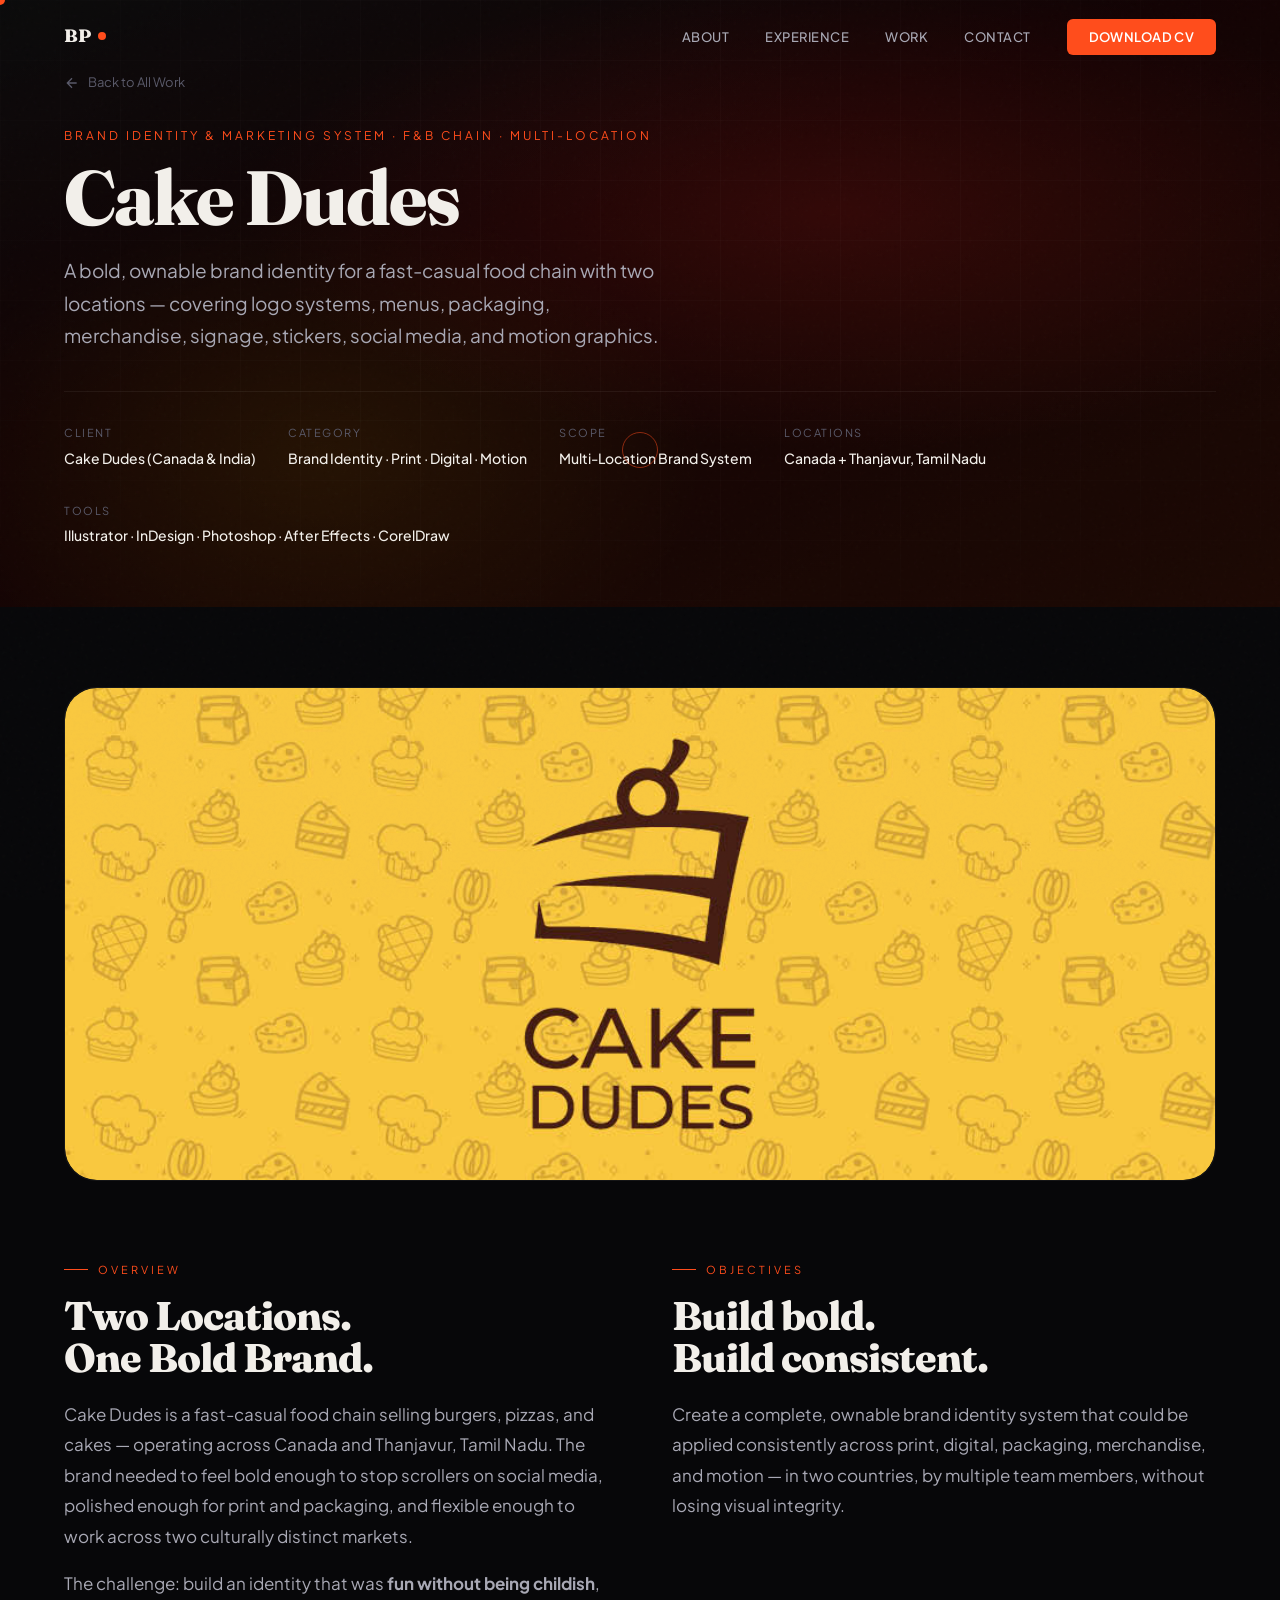
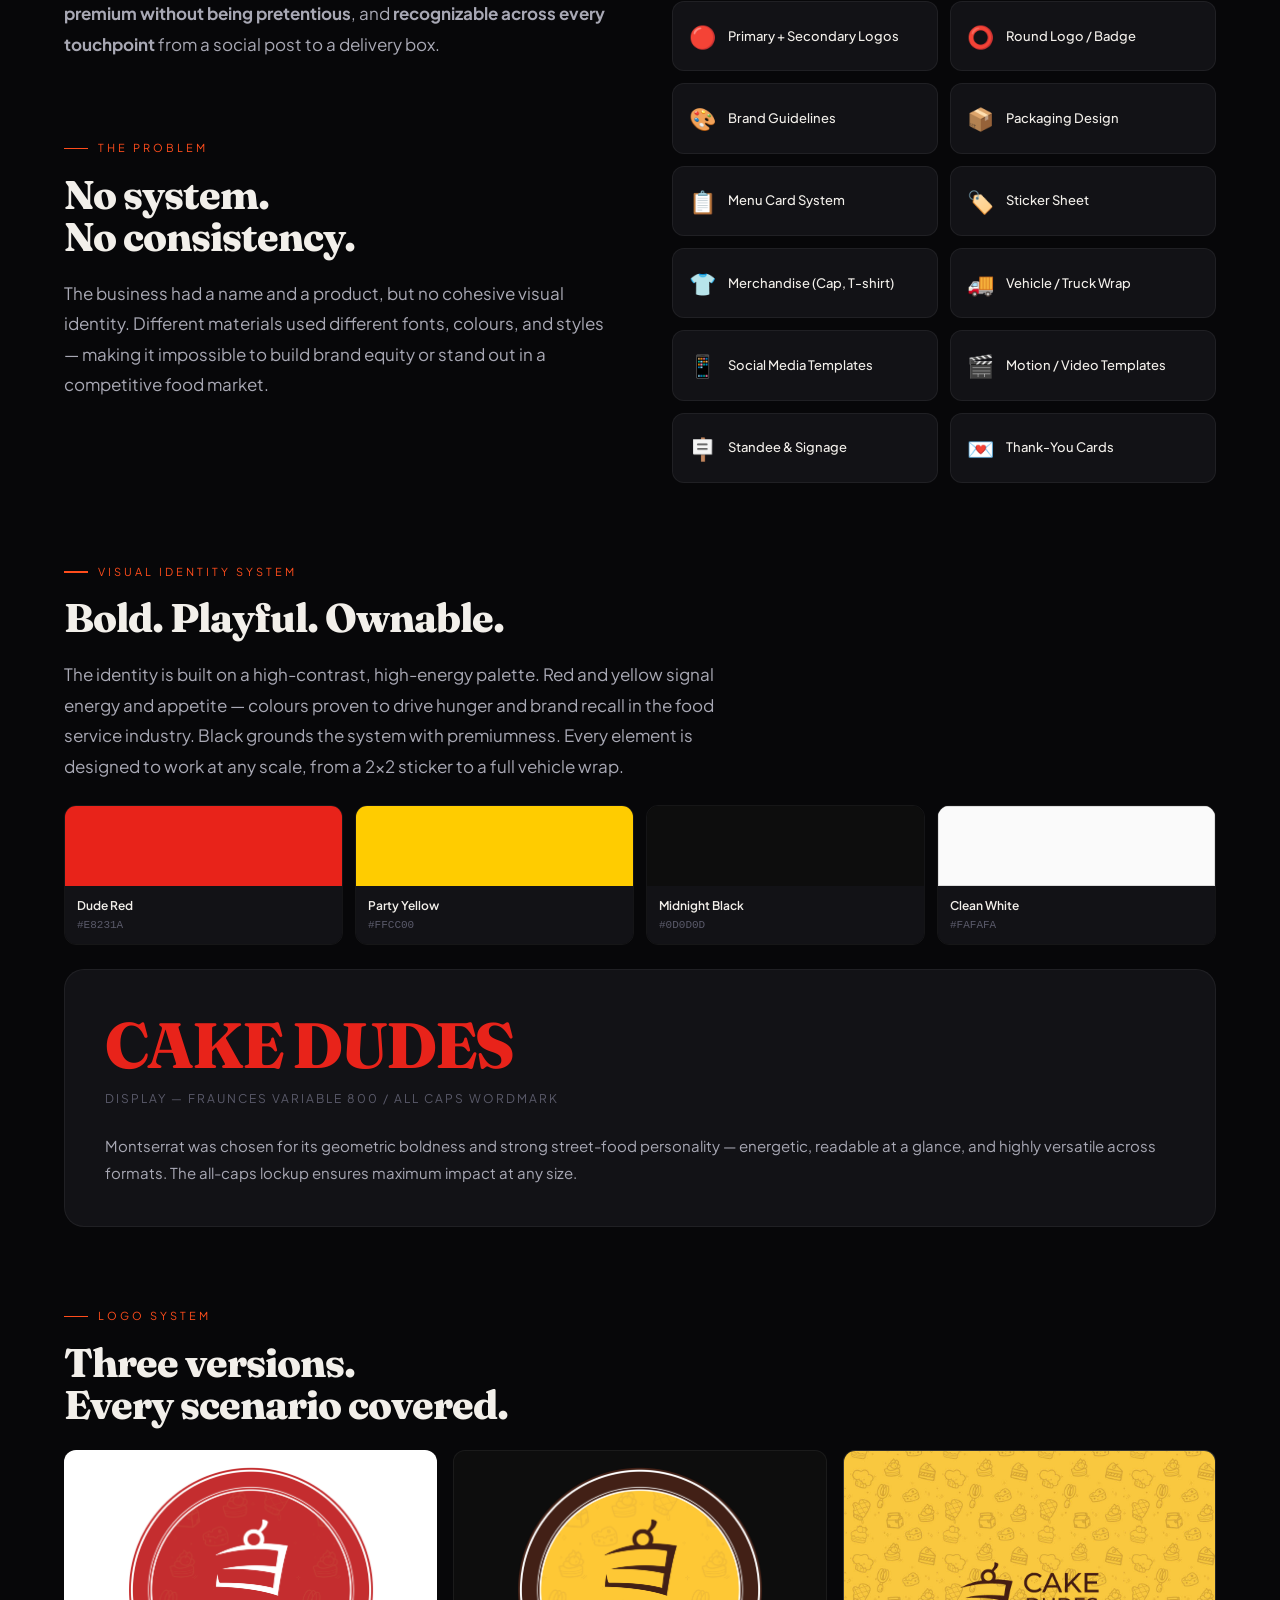
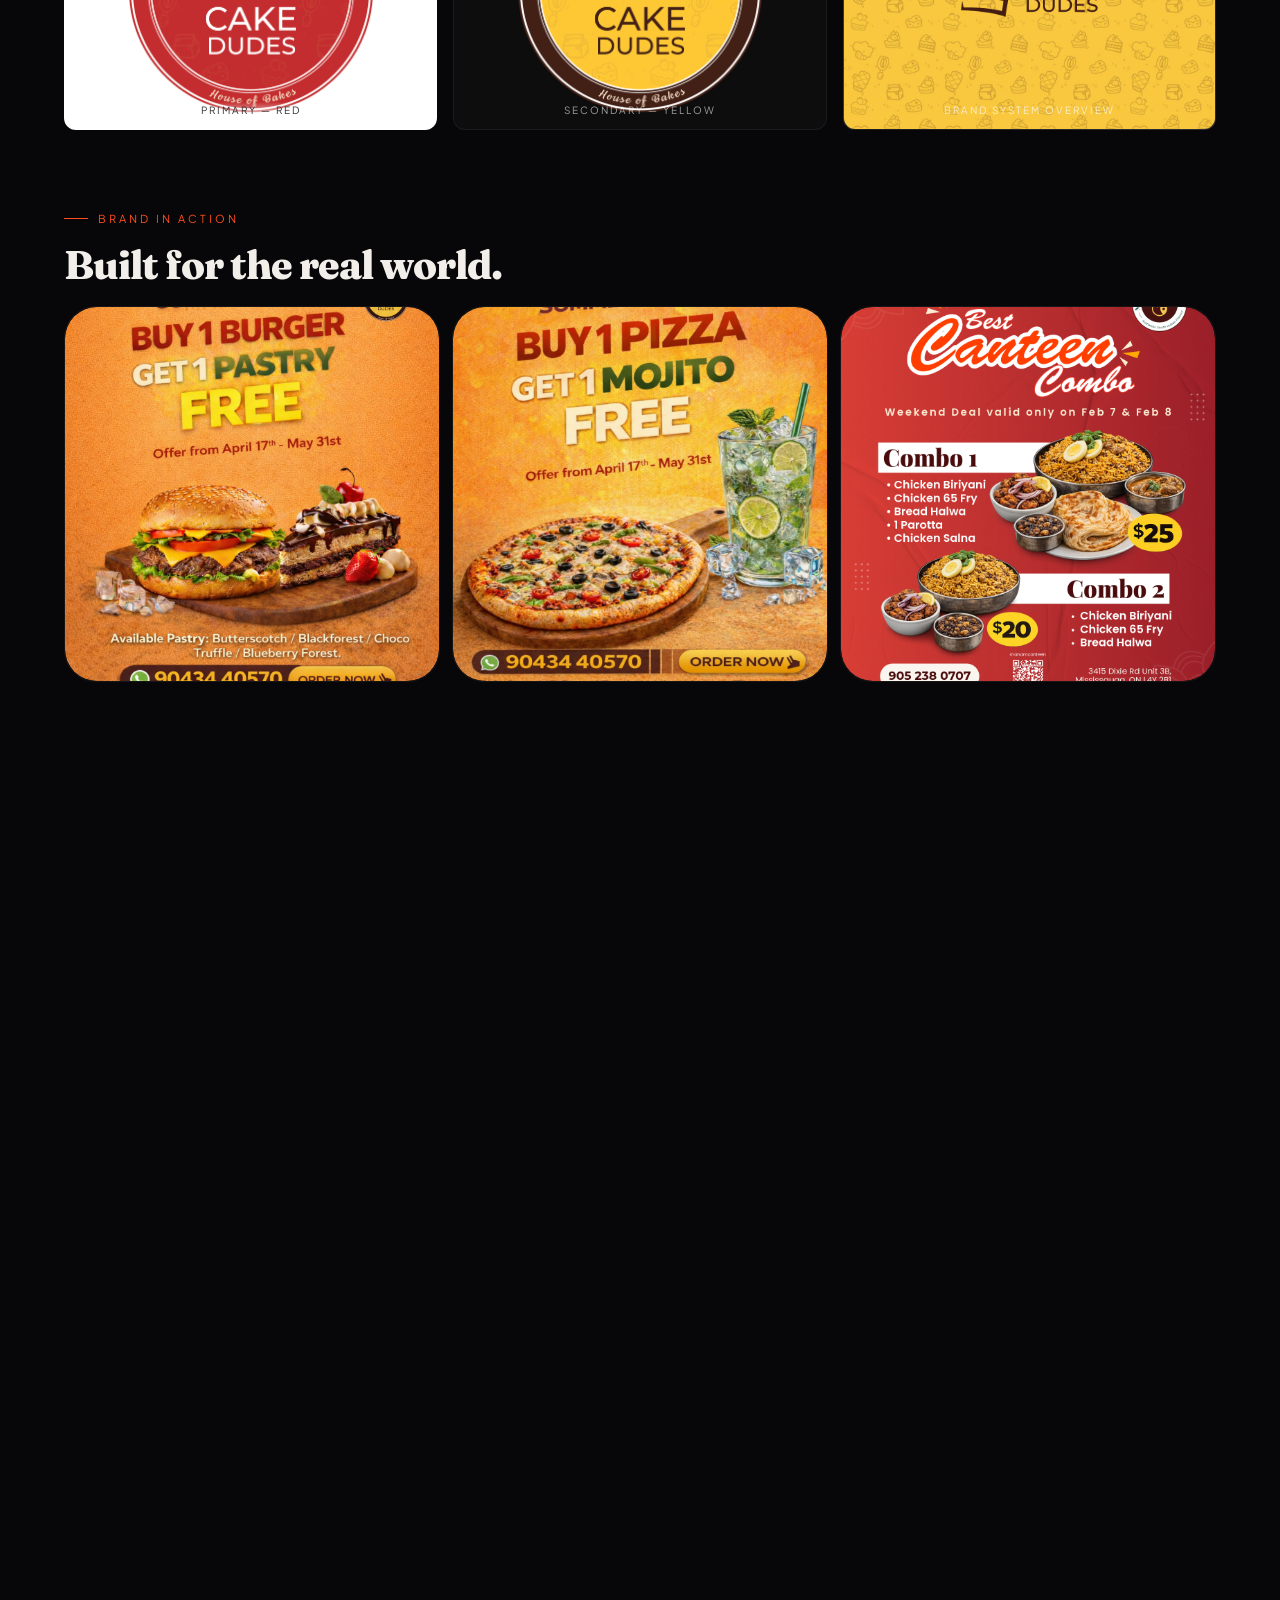
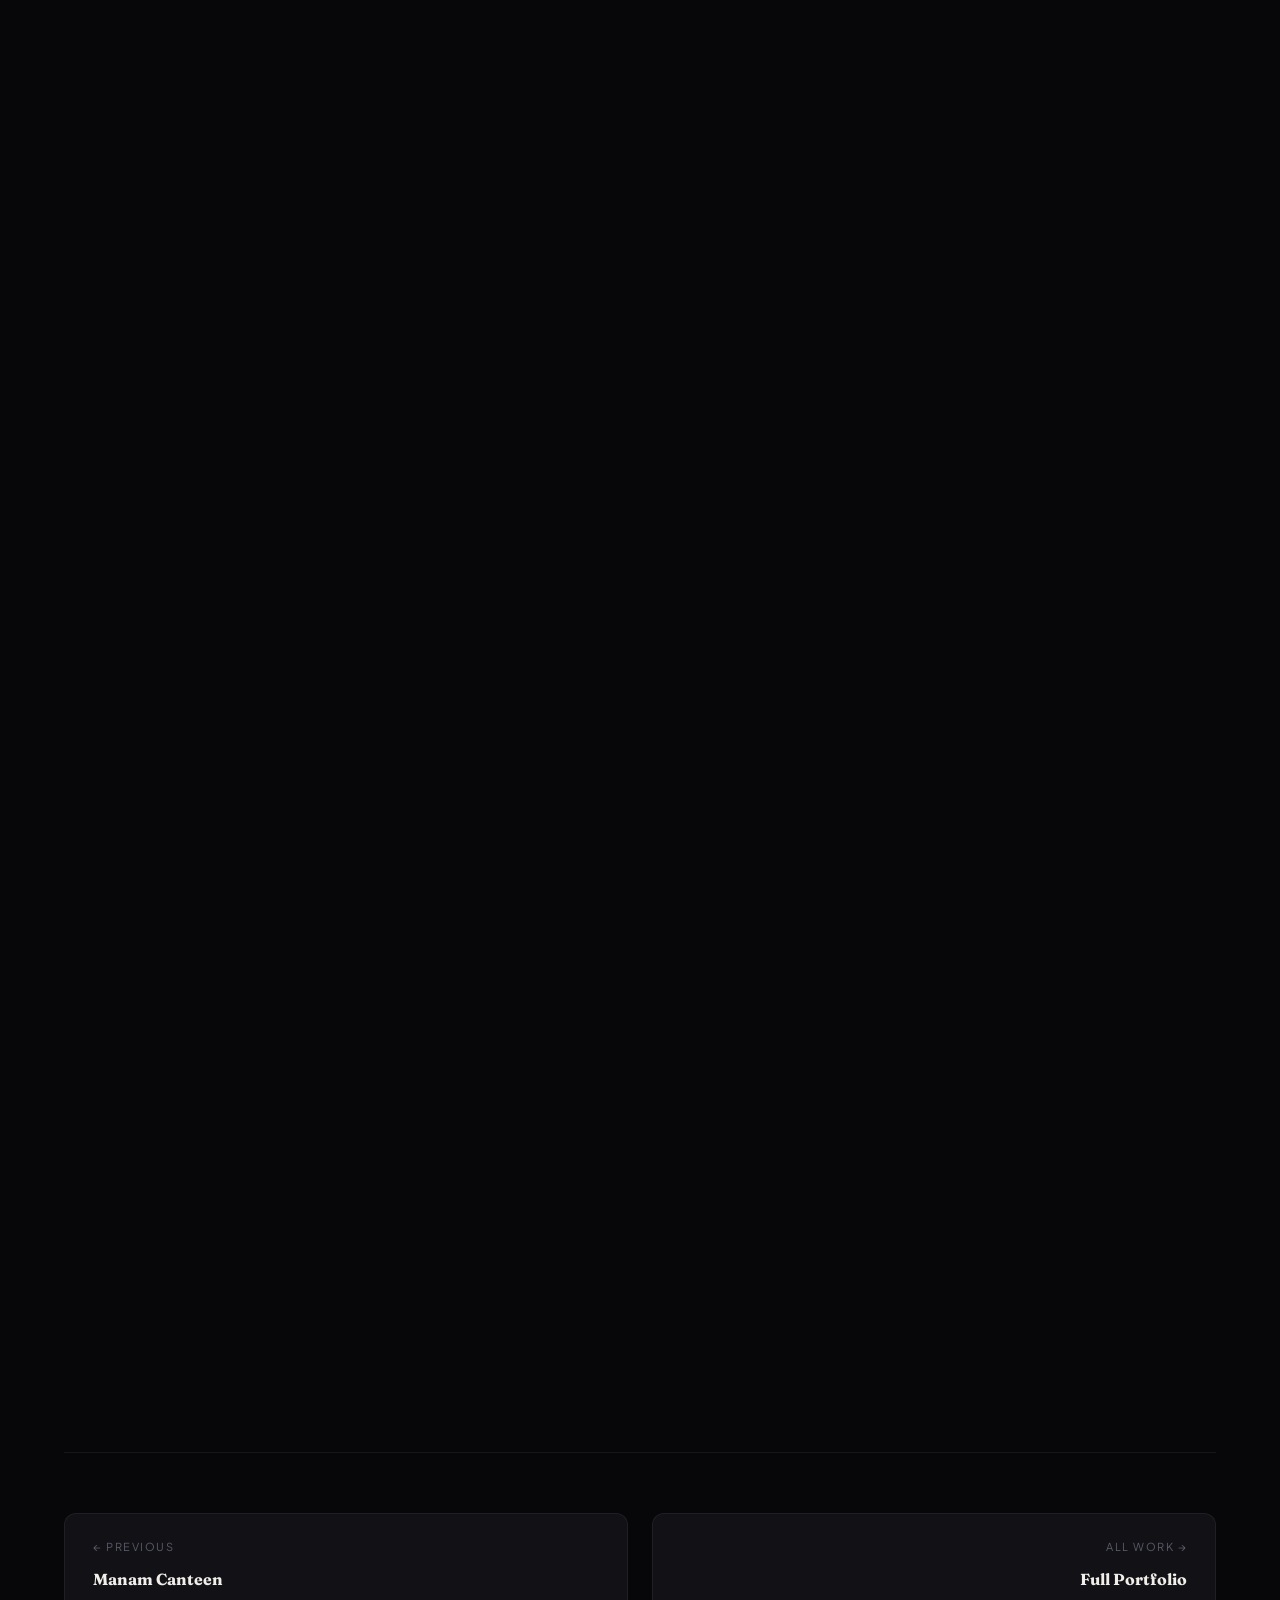
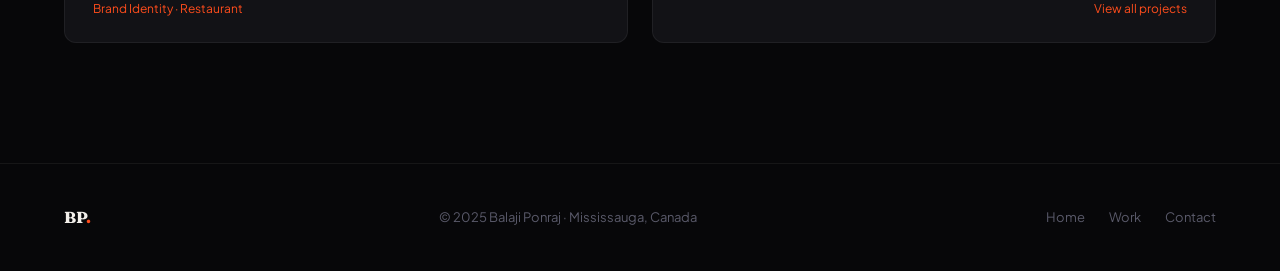
==== case-study-cake-dudes.html @ a1b27a3c "Portfolio website — clean folder, premium Fraunces + Plus Jakarta Sans fonts - Moved website out of " ====
<!DOCTYPE html>
<html lang="en">
<head>
  <meta charset="UTF-8">
  <meta name="viewport" content="width=device-width, initial-scale=1.0">
  <meta name="description" content="Cake Dudes — Complete brand identity system designed by Balaji Ponraj. Bold F&B chain branding across logos, menus, packaging, signage, apparel, stickers, social media, and motion graphics.">
  <meta name="keywords" content="Cake Dudes, Brand Identity, F&B Branding, Graphic Designer, Balaji Ponraj, Restaurant Branding, Logo Design, Food Chain Branding Canada">
  <title>Cake Dudes — Brand Identity Case Study | Balaji Ponraj</title>
  <link rel="preconnect" href="https://fonts.googleapis.com">
  <link rel="preconnect" href="https://fonts.gstatic.com" crossorigin>
  <link href="https://fonts.googleapis.com/css2?family=Fraunces:ital,opsz,wght@0,9..144,300;0,9..144,400;0,9..144,500;0,9..144,700;0,9..144,800;0,9..144,900;1,9..144,300;1,9..144,400;1,9..144,700&family=Plus+Jakarta+Sans:ital,wght@0,300;0,400;0,500;0,600;0,700;0,800;1,400&display=swap" rel="stylesheet">
  <link rel="stylesheet" href="assets/css/style.css">
  <style>
    /* ── Cake Dudes brand palette ── */
    :root {
      --cd-red:    #E8231A;
      --cd-yellow: #FFCC00;
      --cd-black:  #0D0D0D;
      --cd-white:  #FAFAFA;
      --cd-grey:   #1F1F1F;
    }

    .cs-hero-bg-cd {
      background:
        radial-gradient(ellipse 70% 60% at 65% 35%, rgba(232,35,26,0.25), transparent 65%),
        radial-gradient(ellipse 50% 70% at 25% 75%, rgba(255,204,0,0.12), transparent 60%),
        linear-gradient(160deg, #0D0D0D 0%, #1A0000 40%, #2A0A00 100%);
    }

    .cd-mockup-red    { background: linear-gradient(135deg,#0D0D0D 0%,#5C0A07 30%,#E8231A 65%,#FF6B5E 100%); }
    .cd-mockup-yellow { background: linear-gradient(135deg,#0D0D0D 0%,#3D3000 30%,#FFCC00 70%,#FFE566 100%); }
    .cd-mockup-dark   { background: linear-gradient(135deg,#0D0D0D 0%,#1F1F1F 40%,#2D2D2D 100%); }
    .cd-mockup-split  { background: linear-gradient(135deg,#E8231A 0%,#CC1E16 50%,#FFCC00 100%); }

    .swatch-grid { display:flex; flex-wrap:wrap; gap:12px; margin-top:24px; }
    .swatch { flex:1; min-width:100px; border-radius:var(--r-md); overflow:hidden; border:1px solid var(--border); }
    .swatch-color { height:80px; }
    .swatch-info { padding:10px 12px; background:var(--bg-card); }
    .swatch-name { font-size:12px; font-weight:600; color:var(--ink); }
    .swatch-hex  { font-size:11px; color:var(--ink-3); font-family:monospace; }

    .type-showcase { background:var(--bg-card); border:1px solid var(--border); border-radius:var(--r-lg); padding:40px; margin-top:24px; }
    .type-display  { font-family:var(--font-d); font-size:clamp(36px,5vw,64px); font-weight:800; letter-spacing:-2px; line-height:1.1; margin-bottom:8px; }
    .type-label    { font-size:12px; color:var(--ink-3); letter-spacing:2px; text-transform:uppercase; margin-bottom:24px; }
    .type-body-sample { font-size:15px; color:var(--ink-2); line-height:1.8; }

    .deliverable-grid { display:grid; grid-template-columns:repeat(auto-fill, minmax(180px,1fr)); gap:12px; margin-top:24px; }
    .deliverable-item { background:var(--bg-card); border:1px solid var(--border); border-radius:var(--r-md); padding:16px; display:flex; align-items:center; gap:12px; transition:border-color 0.3s; }
    .deliverable-item:hover { border-color:var(--border-md); }
    .deliverable-icon { font-size:22px; flex-shrink:0; }
    .deliverable-name { font-size:13px; color:var(--ink); font-weight:500; line-height:1.3; }

    .cs-process-grid { display:grid; grid-template-columns:repeat(auto-fill, minmax(260px,1fr)); gap:16px; margin-top:32px; }
    .cs-process-step { background:var(--bg-card); border:1px solid var(--border); border-radius:var(--r-md); padding:24px; transition:border-color 0.3s; }
    .cs-process-step:hover { border-color:var(--cd-red); }
    .cs-process-num { font-family:var(--font-d); font-size:36px; font-weight:800; color:var(--cd-red); opacity:0.4; line-height:1; margin-bottom:8px; }
    .cs-process-title { font-family:var(--font-d); font-size:16px; font-weight:700; color:var(--ink); margin-bottom:8px; }
    .cs-process-desc { font-size:13px; color:var(--ink-2); line-height:1.6; }

    /* Logo version cards */
    .logo-versions { display:grid; grid-template-columns:repeat(3,1fr); gap:16px; margin-top:24px; }
    .logo-card { border-radius:var(--r-md); overflow:hidden; border:1px solid var(--border); aspect-ratio:4/3; display:flex; align-items:center; justify-content:center; flex-direction:column; gap:10px; position:relative; }
    .logo-card-label { position:absolute; bottom:10px; left:0; right:0; text-align:center; font-size:10px; letter-spacing:2px; text-transform:uppercase; }

    /* Application mockups */
    .app-grid { display:grid; grid-template-columns:repeat(4,1fr); gap:12px; margin-top:32px; }
    .app-item { border-radius:var(--r-md); overflow:hidden; border:1px solid var(--border); aspect-ratio:3/4; display:flex; align-items:center; justify-content:center; flex-direction:column; gap:8px; padding:16px; text-align:center; }
  </style>
</head>
<body>

  <div id="cursor" aria-hidden="true"></div>
  <div id="cursor-ring" aria-hidden="true"></div>
  <div id="scroll-progress" aria-hidden="true"></div>

  <nav id="nav" role="navigation" aria-label="Main navigation">
    <div class="nav-inner">
      <a href="index.html" class="nav-logo" aria-label="Back to portfolio">BP <span></span></a>
      <ul class="nav-links">
        <li><a href="index.html#about">About</a></li>
        <li><a href="index.html#experience">Experience</a></li>
        <li><a href="index.html#projects">Work</a></li>
        <li><a href="index.html#contact">Contact</a></li>
        <li><a href="assets/BALAJI_PONRAJ_Resume.pdf" target="_blank" class="nav-cta desktop">Download CV</a></li>
      </ul>
      <button id="nav-burger" class="nav-hamburger" aria-label="Open menu">
        <span></span><span></span><span></span>
      </button>
    </div>
  </nav>

  <div id="mobile-nav" aria-hidden="true">
    <ul class="mobile-links">
      <li><a href="index.html">Home</a></li>
      <li><a href="index.html#projects">Work</a></li>
      <li><a href="index.html#contact">Contact</a></li>
    </ul>
  </div>

  <!-- ══ HERO ════════════════════════════════════════ -->
  <section class="cs-hero">
    <div class="cs-hero-bg cs-hero-bg-cd"></div>
    <div class="hero-grid" style="opacity:0.3" aria-hidden="true"></div>

    <div class="wrap cs-hero-content" style="width:100%">
      <a href="index.html#projects" class="cs-back">
        <svg width="16" height="16" viewBox="0 0 24 24" fill="none" stroke="currentColor" stroke-width="2"><path d="M19 12H5M12 5l-7 7 7 7"/></svg>
        Back to All Work
      </a>

      <div class="cs-category">Brand Identity &amp; Marketing System · F&amp;B Chain · Multi-Location</div>
      <h1 class="cs-title">Cake Dudes</h1>
      <p class="cs-subtitle">A bold, ownable brand identity for a fast-casual food chain with two locations — covering logo systems, menus, packaging, merchandise, signage, stickers, social media, and motion graphics.</p>

      <div class="cs-meta-strip">
        <div class="cs-meta-item">
          <div class="cs-meta-label">Client</div>
          <div class="cs-meta-value">Cake Dudes (Canada &amp; India)</div>
        </div>
        <div class="cs-meta-item">
          <div class="cs-meta-label">Category</div>
          <div class="cs-meta-value">Brand Identity · Print · Digital · Motion</div>
        </div>
        <div class="cs-meta-item">
          <div class="cs-meta-label">Scope</div>
          <div class="cs-meta-value">Multi-Location Brand System</div>
        </div>
        <div class="cs-meta-item">
          <div class="cs-meta-label">Locations</div>
          <div class="cs-meta-value">Canada + Thanjavur, Tamil Nadu</div>
        </div>
        <div class="cs-meta-item">
          <div class="cs-meta-label">Tools</div>
          <div class="cs-meta-value">Illustrator · InDesign · Photoshop · After Effects · CorelDraw</div>
        </div>
      </div>
    </div>
  </section>

  <!-- ══ CASE STUDY BODY ════════════════════════════ -->
  <div class="cs-body">
    <div class="wrap">

      <!-- Full-bleed hero visual -->
      <div class="cs-img-block reveal" style="aspect-ratio:21/9; margin-bottom:80px;">
        <img class="cs-real-img" src="assets/images/cake-dudes/brand-doc-01.jpg" alt="Cake Dudes complete brand identity document cover" loading="lazy">
      </div>

      <!-- Overview + Objectives -->
      <div class="cs-two-col" style="gap:64px; margin-bottom:80px;">
        <div>
          <div class="cs-section">
            <div class="cs-section-label reveal">Overview</div>
            <h2 class="cs-section-title reveal delay-1">Two Locations.<br>One Bold Brand.</h2>
            <p class="cs-text reveal delay-2">
              Cake Dudes is a fast-casual food chain selling burgers, pizzas, and cakes — operating across Canada and Thanjavur, Tamil Nadu. The brand needed to feel bold enough to stop scrollers on social media, polished enough for print and packaging, and flexible enough to work across two culturally distinct markets.
            </p>
            <p class="cs-text reveal delay-3" style="margin-top:16px;">
              The challenge: build an identity that was <strong>fun without being childish</strong>, <strong>premium without being pretentious</strong>, and <strong>recognizable across every touchpoint</strong> from a social post to a delivery box.
            </p>
          </div>

          <div class="cs-section" style="margin-top:0">
            <div class="cs-section-label reveal">The Problem</div>
            <h2 class="cs-section-title reveal delay-1">No system.<br>No consistency.</h2>
            <p class="cs-text reveal delay-2">
              The business had a name and a product, but no cohesive visual identity. Different materials used different fonts, colours, and styles — making it impossible to build brand equity or stand out in a competitive food market.
            </p>
          </div>
        </div>

        <div>
          <div class="cs-section">
            <div class="cs-section-label reveal">Objectives</div>
            <h2 class="cs-section-title reveal delay-1">Build bold.<br>Build consistent.</h2>
            <p class="cs-text reveal delay-2">
              Create a complete, ownable brand identity system that could be applied consistently across print, digital, packaging, merchandise, and motion — in two countries, by multiple team members, without losing visual integrity.
            </p>
          </div>

          <div class="deliverable-grid reveal delay-2">
            <div class="deliverable-item"><span class="deliverable-icon">🔴</span><span class="deliverable-name">Primary + Secondary Logos</span></div>
            <div class="deliverable-item"><span class="deliverable-icon">⭕</span><span class="deliverable-name">Round Logo / Badge</span></div>
            <div class="deliverable-item"><span class="deliverable-icon">🎨</span><span class="deliverable-name">Brand Guidelines</span></div>
            <div class="deliverable-item"><span class="deliverable-icon">📦</span><span class="deliverable-name">Packaging Design</span></div>
            <div class="deliverable-item"><span class="deliverable-icon">📋</span><span class="deliverable-name">Menu Card System</span></div>
            <div class="deliverable-item"><span class="deliverable-icon">🏷️</span><span class="deliverable-name">Sticker Sheet</span></div>
            <div class="deliverable-item"><span class="deliverable-icon">👕</span><span class="deliverable-name">Merchandise (Cap, T-shirt)</span></div>
            <div class="deliverable-item"><span class="deliverable-icon">🚚</span><span class="deliverable-name">Vehicle / Truck Wrap</span></div>
            <div class="deliverable-item"><span class="deliverable-icon">📱</span><span class="deliverable-name">Social Media Templates</span></div>
            <div class="deliverable-item"><span class="deliverable-icon">🎬</span><span class="deliverable-name">Motion / Video Templates</span></div>
            <div class="deliverable-item"><span class="deliverable-icon">🪧</span><span class="deliverable-name">Standee &amp; Signage</span></div>
            <div class="deliverable-item"><span class="deliverable-icon">💌</span><span class="deliverable-name">Thank-You Cards</span></div>
          </div>
        </div>
      </div>

      <!-- Visual System -->
      <div class="cs-section">
        <div class="cs-section-label reveal">Visual Identity System</div>
        <h2 class="cs-section-title reveal delay-1">Bold. Playful. Ownable.</h2>
        <p class="cs-text reveal delay-2" style="max-width:680px">The identity is built on a high-contrast, high-energy palette. Red and yellow signal energy and appetite — colours proven to drive hunger and brand recall in the food service industry. Black grounds the system with premiumness. Every element is designed to work at any scale, from a 2×2 sticker to a full vehicle wrap.</p>

        <!-- Colour swatches -->
        <div class="swatch-grid reveal delay-2">
          <div class="swatch">
            <div class="swatch-color" style="background:#E8231A;"></div>
            <div class="swatch-info"><div class="swatch-name">Dude Red</div><div class="swatch-hex">#E8231A</div></div>
          </div>
          <div class="swatch">
            <div class="swatch-color" style="background:#FFCC00;"></div>
            <div class="swatch-info"><div class="swatch-name">Party Yellow</div><div class="swatch-hex">#FFCC00</div></div>
          </div>
          <div class="swatch">
            <div class="swatch-color" style="background:#0D0D0D;"></div>
            <div class="swatch-info"><div class="swatch-name">Midnight Black</div><div class="swatch-hex">#0D0D0D</div></div>
          </div>
          <div class="swatch">
            <div class="swatch-color" style="background:#FAFAFA; border:1px solid #ddd;"></div>
            <div class="swatch-info"><div class="swatch-name">Clean White</div><div class="swatch-hex">#FAFAFA</div></div>
          </div>
        </div>

        <!-- Typography -->
        <div class="type-showcase reveal delay-3">
          <div class="type-display" style="color:#E8231A;">CAKE DUDES</div>
          <div class="type-label">Display — Fraunces Variable 800 / All Caps Wordmark</div>
          <div class="type-body-sample">
            Montserrat was chosen for its geometric boldness and strong street-food personality — energetic, readable at a glance, and highly versatile across formats. The all-caps lockup ensures maximum impact at any size.
          </div>
        </div>
      </div>

      <!-- Logo version grid -->
      <div class="cs-section">
        <div class="cs-section-label reveal">Logo System</div>
        <h2 class="cs-section-title reveal delay-1">Three versions.<br>Every scenario covered.</h2>

        <div class="logo-versions">
          <div class="logo-card reveal" style="overflow:hidden;background:#fff;">
            <img src="assets/images/cake-dudes/logo-red.png" alt="Cake Dudes primary red logo" loading="lazy" style="width:100%;height:100%;object-fit:contain;padding:16px;">
            <div class="logo-card-label" style="color:#333;background:linear-gradient(to top,rgba(255,255,255,0.9),transparent);">Primary — Red</div>
          </div>
          <div class="logo-card reveal delay-1" style="overflow:hidden;background:#0D0D0D;">
            <img src="assets/images/cake-dudes/logo-yellow.png" alt="Cake Dudes secondary yellow logo" loading="lazy" style="width:100%;height:100%;object-fit:contain;padding:16px;">
            <div class="logo-card-label" style="color:rgba(255,255,255,0.6);">Secondary — Yellow</div>
          </div>
          <div class="logo-card cd-mockup-dark reveal delay-2" style="overflow:hidden;">
            <img src="assets/images/cake-dudes/brand-doc-02.jpg" alt="Cake Dudes brand document page 2" loading="lazy" style="width:100%;height:100%;object-fit:cover;">
            <div class="logo-card-label" style="color:rgba(255,255,255,0.7);">Brand System Overview</div>
          </div>
        </div>
      </div>

      <!-- Application mockups -->
      <div class="cs-section">
        <div class="cs-section-label reveal">Brand in Action</div>
        <h2 class="cs-section-title reveal delay-1">Built for the real world.</h2>

        <!-- Large mockup: Social grid — real images -->
        <div style="display:grid;grid-template-columns:repeat(3,1fr);gap:12px;margin-bottom:16px;">
          <div class="cs-img-block reveal delay-1" style="aspect-ratio:1;">
            <img class="cs-real-img" src="assets/images/cake-dudes/burger-combo.png" alt="Cake Dudes burger combo Instagram post" loading="lazy">
          </div>
          <div class="cs-img-block reveal delay-2" style="aspect-ratio:1;">
            <img class="cs-real-img" src="assets/images/cake-dudes/pizza-combo.png" alt="Cake Dudes pizza combo social media post" loading="lazy">
          </div>
          <div class="cs-img-block reveal delay-3" style="aspect-ratio:1;">
            <img class="cs-real-img" src="assets/images/cake-dudes/weekly-special.png" alt="Cake Dudes weekly special promotion" loading="lazy">
          </div>
        </div>

        <!-- Application row — real images -->
        <div class="app-grid">
          <div class="app-item reveal" style="padding:0;overflow:hidden;border-radius:var(--r-md);">
            <img src="assets/images/cake-dudes/brand-doc-03.jpg" alt="Cake Dudes brand document page 3" loading="lazy" style="width:100%;height:100%;object-fit:cover;">
          </div>
          <div class="app-item reveal delay-1" style="padding:0;overflow:hidden;border-radius:var(--r-md);">
            <img src="assets/images/cake-dudes/brand-doc-04.jpg" alt="Cake Dudes brand document page 4" loading="lazy" style="width:100%;height:100%;object-fit:cover;">
          </div>
          <div class="app-item reveal delay-2" style="padding:0;overflow:hidden;border-radius:var(--r-md);">
            <img src="assets/images/cake-dudes/cap.jpg" alt="Cake Dudes branded cap merchandise" loading="lazy" style="width:100%;height:100%;object-fit:cover;">
          </div>
          <div class="app-item reveal delay-3" style="padding:0;overflow:hidden;border-radius:var(--r-md);">
            <img src="assets/images/cake-dudes/signage.jpg" alt="Cake Dudes Thanjavur store signage" loading="lazy" style="width:100%;height:100%;object-fit:cover;">
          </div>
        </div>
      </div>

      <!-- Poster system -->
      <div class="cs-section">
        <div class="cs-section-label reveal">Poster &amp; Standee System</div>
        <h2 class="cs-section-title reveal delay-1">Point-of-sale that<br>stops customers cold.</h2>
        <p class="cs-text reveal delay-2" style="max-width:600px">A modular poster and standee system that allows the team to swap product photography and offers while maintaining complete brand consistency — no design skills required.</p>

        <div class="cs-two-col" style="margin-top:32px;">
          <div class="cs-img-block reveal" style="aspect-ratio:9/16;">
            <img class="cs-real-img" src="assets/images/cake-dudes/standee.png" alt="Cake Dudes A1 standee point-of-sale design" loading="lazy">
          </div>
          <div style="display:flex;flex-direction:column;gap:16px;">
            <div class="cs-img-block reveal delay-1" style="flex:1;">
              <img class="cs-real-img" src="assets/images/cake-dudes/ai-ad-01.png" alt="Cake Dudes AI-guided digital ad creative" loading="lazy">
            </div>
            <div class="cs-img-block reveal delay-2" style="flex:1;">
              <img class="cs-real-img" src="assets/images/cake-dudes/brand-doc-05.jpg" alt="Cake Dudes brand guidelines page 5" loading="lazy">
            </div>
          </div>
        </div>
      </div>

      <!-- Process -->
      <div class="cs-section">
        <div class="cs-section-label reveal">Creative Process</div>
        <h2 class="cs-section-title reveal delay-1">From blank canvas<br>to brand system.</h2>

        <div class="cs-process-grid">
          <div class="cs-process-step reveal">
            <div class="cs-process-num">01</div>
            <div class="cs-process-title">Brand Audit</div>
            <div class="cs-process-desc">Analysed the competitive F&B landscape in both Canada and Thanjavur. Identified white space for a bold, high-energy identity that would stand out across both markets.</div>
          </div>
          <div class="cs-process-step reveal delay-1">
            <div class="cs-process-num">02</div>
            <div class="cs-process-title">Logo Design</div>
            <div class="cs-process-desc">Explored 15+ logo concepts. Refined to three production variants — Primary (Red), Secondary (Yellow), and Round Badge — each optimised for specific applications.</div>
          </div>
          <div class="cs-process-step reveal delay-2">
            <div class="cs-process-num">03</div>
            <div class="cs-process-title">Pattern Development</div>
            <div class="cs-process-desc">Created bespoke background patterns (EPS + AI) that scale seamlessly from packaging to signage — adding texture without clutter.</div>
          </div>
          <div class="cs-process-step reveal delay-3">
            <div class="cs-process-num">04</div>
            <div class="cs-process-title">Collateral Production</div>
            <div class="cs-process-desc">Designed and produced 12+ touchpoints: menu cards, business cards, stickers, merchandise, standees, social media templates, and a vehicle wrap.</div>
          </div>
          <div class="cs-process-step reveal delay-4">
            <div class="cs-process-num">05</div>
            <div class="cs-process-title">Motion &amp; Digital</div>
            <div class="cs-process-desc">Produced Instagram video templates in After Effects, AI-guided digital ad creatives, and a full Facebook banner system for ongoing campaign use.</div>
          </div>
          <div class="cs-process-step reveal delay-5">
            <div class="cs-process-num">06</div>
            <div class="cs-process-title">Handoff &amp; Guidelines</div>
            <div class="cs-process-desc">Delivered a comprehensive brand document (InDesign + PDF), all source files (AI, EPS, CDR), font licensing guidance, and a print-ready sticker sheet.</div>
          </div>
        </div>
      </div>

      <!-- Multi-location adaptation -->
      <div class="cs-section">
        <div class="cs-section-label reveal">Multi-Market Adaptation</div>
        <h2 class="cs-section-title reveal delay-1">One brand.<br>Two markets.</h2>
        <p class="cs-text reveal delay-2" style="max-width:680px">The Cake Dudes brand was designed with intentional flexibility — the core identity (Dude Red + Party Yellow + Midnight Black) is market-agnostic, while location-specific assets (Thanjavur menu pricing, local social media posts, regional promotions) were customised without breaking the visual system.</p>

        <div class="cs-two-col" style="margin-top:32px;">
          <div class="cs-outcome-card reveal" style="background:var(--bg-card);">
            <div style="font-size:24px;margin-bottom:8px;">🇨🇦</div>
            <div style="font-family:'Fraunces',Georgia,serif;font-size:18px;font-weight:700;color:var(--ink);margin-bottom:8px;">Canada Location</div>
            <div style="font-size:14px;color:var(--ink-2);line-height:1.6;">English-primary assets, CAD pricing, social media posts in English and Tamil, seasonal promotions (Christmas, Diwali), digital-first campaign materials.</div>
          </div>
          <div class="cs-outcome-card reveal delay-1" style="background:var(--bg-card);">
            <div style="font-size:24px;margin-bottom:8px;">🇮🇳</div>
            <div style="font-family:'Fraunces',Georgia,serif;font-size:18px;font-weight:700;color:var(--ink);margin-bottom:8px;">Thanjavur (TNJ) Location</div>
            <div style="font-size:14px;color:var(--ink-2);line-height:1.6;">Tamil-script adapted assets, INR pricing, local festival promotions (Pongal, Deepavali), standees and signage in regional format sizes, QR-coded menus.</div>
          </div>
        </div>
      </div>

      <!-- Outcomes -->
      <div class="cs-section">
        <div class="cs-section-label reveal">Results &amp; Impact</div>
        <h2 class="cs-section-title reveal delay-1">A brand that<br>earns its keep.</h2>

        <div class="cs-outcome-grid">
          <div class="cs-outcome-card reveal">
            <div class="cs-outcome-num">12+</div>
            <div class="cs-outcome-desc">Brand touchpoints across print, digital, packaging, merchandise, and motion</div>
          </div>
          <div class="cs-outcome-card reveal delay-1">
            <div class="cs-outcome-num">2</div>
            <div class="cs-outcome-desc">Countries, one coherent brand system with local adaptations for each market</div>
          </div>
          <div class="cs-outcome-card reveal delay-2">
            <div class="cs-outcome-num">100%</div>
            <div class="cs-outcome-desc">Brand consistency maintained across all collateral from day one of launch</div>
          </div>
        </div>
      </div>

      <!-- Testimonial -->
      <div class="cs-testimonial reveal">
        <p class="cs-quote">
          "The Cake Dudes identity is everything we wanted — bold, fun, and completely ours. Balaji nailed it from the first concept. The brand works on Instagram, on our packaging, on our caps, everywhere. We get compliments on the look constantly."
        </p>
        <div class="cs-quote-author">Cake Dudes Team</div>
        <div class="cs-quote-role">Food Chain Owner · Canada &amp; Thanjavur, Tamil Nadu</div>
      </div>

      <!-- Tools -->
      <div class="cs-section" style="margin-top:60px">
        <div class="cs-section-label reveal">Tools Used</div>
        <div class="cs-tools-list reveal delay-1">
          <span class="tag">Adobe Illustrator</span>
          <span class="tag">Adobe InDesign</span>
          <span class="tag">Adobe Photoshop</span>
          <span class="tag">Adobe After Effects</span>
          <span class="tag">CorelDRAW</span>
          <span class="tag">Montserrat Font Family</span>
          <span class="tag">EPS / AI Vector Production</span>
          <span class="tag">Print-Ready PDF</span>
          <span class="tag">Brand Guidelines</span>
        </div>
      </div>

      <!-- Navigation -->
      <div class="cs-nav">
        <a href="case-study-manam-canteen.html" class="cs-nav-card">
          <div class="cs-nav-dir">← Previous</div>
          <div class="cs-nav-title">Manam Canteen</div>
          <div class="cs-nav-cat">Brand Identity · Restaurant</div>
        </a>
        <a href="index.html#projects" class="cs-nav-card" style="text-align:right">
          <div class="cs-nav-dir">All Work →</div>
          <div class="cs-nav-title">Full Portfolio</div>
          <div class="cs-nav-cat">View all projects</div>
        </a>
      </div>

    </div>
  </div>

  <!-- Footer -->
  <footer>
    <div class="wrap footer-inner">
      <div class="footer-logo">BP<span style="color:var(--accent)">.</span></div>
      <p class="footer-copy">© 2025 Balaji Ponraj · Mississauga, Canada</p>
      <nav class="footer-links">
        <a href="index.html">Home</a>
        <a href="index.html#projects">Work</a>
        <a href="index.html#contact">Contact</a>
      </nav>
    </div>
  </footer>

  <script src="assets/js/main.js"></script>
</body>
</html>
---- assets/css/style.css ----
/* ============================================================
   BALAJI PONRAJ — PORTFOLIO DESIGN SYSTEM
   Premium Lead Graphic Designer Portfolio
   ============================================================ */

/* ── Design Tokens ── */
:root {
  --bg:         #070709;
  --bg-2:       #0F0F13;
  --bg-card:    #121216;
  --bg-hover:   #18181E;
  --border:     rgba(255,255,255,0.06);
  --border-md:  rgba(255,255,255,0.10);

  --accent:     #FF4D1C;
  --accent-2:   #FFB800;
  --accent-glow:rgba(255,77,28,0.18);
  --accent-dim: rgba(255,77,28,0.08);

  --ink:        #F2EFEA;
  --ink-2:      #A8A8B4;
  --ink-3:      #5A5A6A;

  --font-d: 'Fraunces', Georgia, serif;
  --font-b: 'Plus Jakarta Sans', system-ui, sans-serif;

  --ease:    cubic-bezier(0.25,0.46,0.45,0.94);
  --ease-o:  cubic-bezier(0,0,0.2,1);
  --ease-i:  cubic-bezier(0.4,0,1,1);

  --r-sm:  6px;
  --r-md:  12px;
  --r-lg:  20px;
  --r-xl:  32px;

  --nav-h: 72px;
  --wrap:  min(1300px, 94vw);
}

/* ── Reset ── */
*,*::before,*::after { box-sizing:border-box; margin:0; padding:0; }
html { scroll-behavior:smooth; font-size:16px; }
body {
  font-family: var(--font-b);
  background: var(--bg);
  color: var(--ink);
  overflow-x: hidden;
  line-height: 1.65;
  cursor: none;
  -webkit-font-smoothing: antialiased;
  -moz-osx-font-smoothing: grayscale;
  font-feature-settings: "kern" 1, "liga" 1;
}
img, svg { display:block; max-width:100%; }
a { color:inherit; text-decoration:none; }
button { font-family:inherit; border:none; background:none; cursor:none; }
ul,ol { list-style:none; }

/* ── Custom Scrollbar ── */
::-webkit-scrollbar { width:3px; }
::-webkit-scrollbar-track { background:var(--bg); }
::-webkit-scrollbar-thumb { background:var(--accent); border-radius:3px; }

/* ── Selection ── */
::selection { background:var(--accent); color:#fff; }

/* ── Scroll Progress ── */
#scroll-progress {
  position:fixed; top:0; left:0; height:2px; z-index:1000;
  background:linear-gradient(90deg,var(--accent),var(--accent-2));
  width:0%; transition:width 0.1s linear;
  pointer-events:none;
}

/* ── Custom Cursor ── */
#cursor {
  position:fixed; width:10px; height:10px;
  background:var(--accent); border-radius:50%;
  pointer-events:none; z-index:9999;
  transform:translate(-50%,-50%);
  transition:transform 0.08s var(--ease), width 0.3s var(--ease), height 0.3s var(--ease), opacity 0.3s;
  mix-blend-mode:normal;
}
#cursor-ring {
  position:fixed; width:36px; height:36px;
  border:1.5px solid rgba(255,77,28,0.5);
  border-radius:50%;
  pointer-events:none; z-index:9998;
  transform:translate(-50%,-50%);
  transition:transform 0.2s var(--ease), width 0.35s var(--ease), height 0.35s var(--ease), opacity 0.3s, border-color 0.3s;
}
#cursor.hover { width:18px; height:18px; }
#cursor-ring.hover { width:60px; height:60px; border-color:var(--accent); }
#cursor.clicking { transform:translate(-50%,-50%) scale(0.7); }

/* ── Page Loader ── */
#loader {
  position:fixed; inset:0; background:var(--bg); z-index:10000;
  display:flex; align-items:center; justify-content:center;
  flex-direction:column; gap:24px;
  transition:opacity 0.6s var(--ease), visibility 0.6s;
}
#loader.hidden { opacity:0; visibility:hidden; }
.loader-name {
  font-family:var(--font-d); font-size:clamp(28px,4vw,48px);
  font-weight:700; letter-spacing:-1px; font-optical-sizing:auto;
  background:linear-gradient(135deg,var(--ink),var(--accent));
  -webkit-background-clip:text; -webkit-text-fill-color:transparent;
}
.loader-bar {
  width:200px; height:2px; background:var(--border);
  border-radius:2px; overflow:hidden;
}
.loader-fill {
  height:100%; background:linear-gradient(90deg,var(--accent),var(--accent-2));
  border-radius:2px; animation:loaderFill 1.8s var(--ease-o) forwards;
}
@keyframes loaderFill { from{width:0} to{width:100%} }

/* ── Navigation ── */
#nav {
  position:fixed; top:0; left:0; right:0; height:var(--nav-h);
  z-index:500; transition:background 0.4s var(--ease), border-bottom 0.4s;
}
#nav.scrolled {
  background:rgba(7,7,9,0.88);
  backdrop-filter:blur(20px) saturate(180%);
  border-bottom:1px solid var(--border);
}
.nav-inner {
  max-width:var(--wrap); margin:0 auto; height:100%;
  display:flex; align-items:center; justify-content:space-between;
  padding:0 clamp(16px,2vw,32px);
}
.nav-logo {
  font-family:var(--font-d); font-weight:800; font-size:18px;
  letter-spacing:-0.5px; color:var(--ink);
  display:flex; align-items:center; gap:8px;
}
.nav-logo span {
  width:8px; height:8px; background:var(--accent); border-radius:50%;
  display:inline-block;
}
.nav-links { display:flex; align-items:center; gap:36px; }
.nav-links a {
  font-size:13px; font-weight:500; letter-spacing:0.5px;
  color:var(--ink-2); transition:color 0.3s;
  text-transform:uppercase; position:relative;
}
.nav-links a::after {
  content:''; position:absolute; bottom:-4px; left:0; right:0;
  height:1px; background:var(--accent); transform:scaleX(0);
  transform-origin:right; transition:transform 0.3s var(--ease);
}
.nav-links a:hover, .nav-links a.active { color:var(--ink); }
.nav-links a:hover::after, .nav-links a.active::after { transform:scaleX(1); transform-origin:left; }
.nav-cta {
  padding:10px 22px; background:var(--accent);
  color:#fff !important; border-radius:var(--r-sm);
  font-size:13px !important; font-weight:600 !important;
  letter-spacing:0.3px !important; transition:background 0.3s,transform 0.2s !important;
}
.nav-cta::after { display:none !important; }
.nav-cta:hover { background:#E03A0A !important; transform:translateY(-1px); }
.nav-hamburger {
  display:none; flex-direction:column; gap:5px;
  width:28px; padding:4px; cursor:none;
}
.nav-hamburger span {
  display:block; height:1.5px; background:var(--ink);
  transition:transform 0.3s, opacity 0.3s;
}

/* ── Mobile Nav ── */
#mobile-nav {
  position:fixed; inset:0; background:rgba(7,7,9,0.97);
  backdrop-filter:blur(20px); z-index:490;
  display:flex; align-items:center; justify-content:center;
  opacity:0; visibility:hidden; transition:all 0.4s var(--ease);
}
#mobile-nav.open { opacity:1; visibility:visible; }
.mobile-links {
  display:flex; flex-direction:column; align-items:center; gap:28px; text-align:center;
}
.mobile-links a {
  font-family:var(--font-d); font-size:clamp(28px,7vw,48px);
  font-weight:700; color:var(--ink-2); letter-spacing:-1px;
  transition:color 0.3s;
}
.mobile-links a:hover { color:var(--accent); }

/* ── Grain overlay ── */
body::before {
  content:''; position:fixed; inset:0;
  background-image:url("data:image/svg+xml,%3Csvg viewBox='0 0 256 256' xmlns='http://www.w3.org/2000/svg'%3E%3Cfilter id='noise'%3E%3CfeTurbulence type='fractalNoise' baseFrequency='0.9' numOctaves='4' stitchTiles='stitch'/%3E%3C/filter%3E%3Crect width='100%25' height='100%25' filter='url(%23noise)' opacity='0.04'/%3E%3C/svg%3E");
  pointer-events:none; z-index:1; opacity:0.5;
}

/* ── Utility ── */
.wrap { max-width:var(--wrap); margin:0 auto; padding:0 clamp(16px,2vw,32px); }
.section { padding:clamp(80px,10vw,130px) 0; }
.section-label {
  font-size:11px; font-weight:600; letter-spacing:3px;
  text-transform:uppercase; color:var(--accent);
  margin-bottom:16px; display:flex; align-items:center; gap:12px;
}
.section-label::before {
  content:''; display:inline-block; width:32px; height:1.5px; background:var(--accent);
}
.section-title {
  font-family:var(--font-d); font-size:clamp(36px,5vw,64px);
  font-weight:800; line-height:1.0; letter-spacing:-1.5px; color:var(--ink);
  font-optical-sizing:auto;
}
.section-sub {
  font-size:clamp(15px,1.5vw,17px); color:var(--ink-2);
  max-width:560px; line-height:1.7; margin-top:16px;
}
.tag {
  display:inline-flex; align-items:center;
  padding:6px 14px; border-radius:100px;
  font-size:12px; font-weight:500; letter-spacing:0.3px;
  border:1px solid var(--border-md); color:var(--ink-2);
  background:var(--bg-card);
}
.tag.accent { border-color:var(--accent); color:var(--accent); background:var(--accent-dim); }
.reveal {
  opacity:0; transform:translateY(28px);
  transition:opacity 0.7s var(--ease), transform 0.7s var(--ease);
}
.reveal.visible { opacity:1; transform:translateY(0); }
.reveal-left {
  opacity:0; transform:translateX(-28px);
  transition:opacity 0.7s var(--ease), transform 0.7s var(--ease);
}
.reveal-left.visible { opacity:1; transform:translateX(0); }
.reveal-right {
  opacity:0; transform:translateX(28px);
  transition:opacity 0.7s var(--ease), transform 0.7s var(--ease);
}
.reveal-right.visible { opacity:1; transform:translateX(0); }
.delay-1 { transition-delay:0.1s; }
.delay-2 { transition-delay:0.2s; }
.delay-3 { transition-delay:0.3s; }
.delay-4 { transition-delay:0.4s; }
.delay-5 { transition-delay:0.5s; }

/* ── Buttons ── */
.btn {
  display:inline-flex; align-items:center; gap:10px;
  padding:14px 28px; border-radius:var(--r-sm);
  font-family:var(--font-b); font-size:14px; font-weight:600;
  letter-spacing:0.3px; cursor:none;
  transition:all 0.3s var(--ease); white-space:nowrap;
}
.btn-primary {
  background:var(--accent); color:#fff;
}
.btn-primary:hover { background:#E03A0A; transform:translateY(-2px); box-shadow:0 12px 32px rgba(255,77,28,0.35); }
.btn-outline {
  border:1px solid var(--border-md); color:var(--ink-2);
  background:transparent;
}
.btn-outline:hover { border-color:var(--accent); color:var(--accent); background:var(--accent-dim); transform:translateY(-2px); }
.btn-ghost { color:var(--ink-2); gap:8px; padding:14px 0; }
.btn-ghost:hover { color:var(--ink); }
.btn-arrow {
  display:inline-flex; align-items:center; justify-content:center;
  width:36px; height:36px; border-radius:50%;
  border:1px solid currentColor; flex-shrink:0;
  transition:background 0.3s,transform 0.3s;
}
.btn-ghost:hover .btn-arrow { background:var(--accent); border-color:var(--accent); color:#fff; transform:translateX(4px); }
.btn svg { flex-shrink:0; }

/* ══════════════════════════════════════════
   HERO SECTION
══════════════════════════════════════════ */
#hero {
  min-height:100svh; display:flex; align-items:center;
  position:relative; overflow:hidden;
  padding-top:var(--nav-h);
}

/* Animated grid background */
.hero-grid {
  position:absolute; inset:0; z-index:0;
  background-image:
    linear-gradient(var(--border) 1px, transparent 1px),
    linear-gradient(90deg, var(--border) 1px, transparent 1px);
  background-size:60px 60px;
  mask-image:radial-gradient(ellipse 80% 80% at 50% 40%, black 40%, transparent 100%);
  animation:gridDrift 20s linear infinite;
}
@keyframes gridDrift { 0%{background-position:0 0} 100%{background-position:60px 60px} }

/* Glow orbs */
.hero-orb {
  position:absolute; border-radius:50%; filter:blur(100px);
  pointer-events:none; z-index:0;
}
.orb-1 { width:500px; height:500px; background:rgba(255,77,28,0.12); top:-10%; left:-5%; animation:orbFloat1 15s ease-in-out infinite; }
.orb-2 { width:400px; height:400px; background:rgba(255,184,0,0.07); bottom:10%; right:-5%; animation:orbFloat2 18s ease-in-out infinite; }
.orb-3 { width:300px; height:300px; background:rgba(255,77,28,0.06); bottom:30%; left:30%; animation:orbFloat3 12s ease-in-out infinite; }
@keyframes orbFloat1 { 0%,100%{transform:translate(0,0)} 50%{transform:translate(40px,30px)} }
@keyframes orbFloat2 { 0%,100%{transform:translate(0,0)} 50%{transform:translate(-30px,-40px)} }
@keyframes orbFloat3 { 0%,100%{transform:translate(0,0)} 50%{transform:translate(20px,-20px)} }

.hero-inner {
  position:relative; z-index:2;
  max-width:var(--wrap); margin:0 auto; padding:0 clamp(16px,2vw,32px);
  width:100%;
}
.hero-eyebrow {
  display:flex; align-items:center; gap:12px; margin-bottom:28px;
  font-size:12px; font-weight:600; letter-spacing:3px;
  text-transform:uppercase; color:var(--accent);
  animation:fadeUp 0.8s 0.3s var(--ease) both;
}
.hero-eyebrow-line { width:40px; height:1.5px; background:var(--accent); }
.hero-name {
  font-family:var(--font-d); font-weight:900;
  font-size:clamp(52px,9vw,130px); line-height:0.92; letter-spacing:-3px;
  color:var(--ink); animation:fadeUp 0.8s 0.45s var(--ease) both;
  font-optical-sizing:auto;
}
.hero-name em {
  font-style:italic; color:transparent;
  -webkit-text-stroke:1.5px rgba(255,255,255,0.22);
  font-weight:300;
}
.hero-title-row {
  display:flex; align-items:center; gap:20px;
  margin-top:20px; margin-bottom:28px;
  animation:fadeUp 0.8s 0.6s var(--ease) both;
}
.hero-title {
  font-family:var(--font-d); font-size:clamp(18px,2.5vw,28px);
  font-weight:600; letter-spacing:-0.5px; color:var(--ink-2);
}
.hero-divider { width:1px; height:24px; background:var(--border-md); }
.hero-years {
  font-size:clamp(13px,1.5vw,15px); color:var(--ink-3); letter-spacing:0.5px;
}
.hero-desc {
  font-size:clamp(15px,1.8vw,19px); line-height:1.7; color:var(--ink-2);
  max-width:600px; margin-bottom:48px;
  animation:fadeUp 0.8s 0.75s var(--ease) both;
}
.hero-desc strong { color:var(--ink); font-weight:500; }
.hero-ctas {
  display:flex; flex-wrap:wrap; gap:14px;
  animation:fadeUp 0.8s 0.9s var(--ease) both;
}
.hero-scroll {
  position:absolute; bottom:40px; left:50%;
  transform:translateX(-50%);
  display:flex; flex-direction:column; align-items:center; gap:10px;
  font-size:11px; letter-spacing:2px; text-transform:uppercase;
  color:var(--ink-3); z-index:2;
  animation:fadeUp 1s 1.4s var(--ease) both;
}
.hero-scroll-line {
  width:1px; height:50px; background:linear-gradient(to bottom, var(--border-md), transparent);
  animation:scrollPulse 2.5s ease-in-out infinite;
}
@keyframes scrollPulse { 0%,100%{opacity:0.4;transform:scaleY(1)} 50%{opacity:1;transform:scaleY(0.7)} }

/* Floating project cards */
.hero-floats {
  position:absolute; right:clamp(-20px,3vw,40px); top:50%;
  transform:translateY(-50%); z-index:2;
  display:grid; grid-template-columns:1fr 1fr; gap:12px;
  pointer-events:none;
  animation:fadeLeft 1s 1.1s var(--ease) both;
}
.hero-float-card {
  width:clamp(100px,10vw,140px); aspect-ratio:4/3;
  border-radius:var(--r-md); overflow:hidden;
  border:1px solid var(--border); opacity:0.7;
}
.hero-float-card:nth-child(1) { animation:floatCard1 8s ease-in-out infinite; background:linear-gradient(135deg,#D4602A,#E8B86D,#2C1810); }
.hero-float-card:nth-child(2) { animation:floatCard2 10s ease-in-out infinite; background:linear-gradient(135deg,#FF3B30,#FFCC00,#1A1A1A); margin-top:20px; }
.hero-float-card:nth-child(3) { animation:floatCard3 12s ease-in-out infinite; background:linear-gradient(135deg,#0B3D91,#17A2B8); }
.hero-float-card:nth-child(4) { animation:floatCard4 9s ease-in-out infinite; background:linear-gradient(135deg,#6C63FF,#FF6584); margin-top:-20px; }
@keyframes floatCard1 { 0%,100%{transform:translateY(0) rotate(-2deg)} 50%{transform:translateY(-10px) rotate(-1deg)} }
@keyframes floatCard2 { 0%,100%{transform:translateY(0) rotate(2deg)} 50%{transform:translateY(-15px) rotate(1deg)} }
@keyframes floatCard3 { 0%,100%{transform:translateY(0) rotate(1deg)} 50%{transform:translateY(-8px) rotate(2deg)} }
@keyframes floatCard4 { 0%,100%{transform:translateY(0) rotate(-1deg)} 50%{transform:translateY(-12px) rotate(-2deg)} }

/* Hero float card content (decorative) */
.hero-float-card::after {
  content:''; display:block; width:100%; height:100%;
  background:linear-gradient(to bottom, transparent 40%, rgba(0,0,0,0.5));
}

@keyframes fadeUp { from{opacity:0;transform:translateY(24px)} to{opacity:1;transform:translateY(0)} }
@keyframes fadeLeft { from{opacity:0;transform:translate(24px,-50%)} to{opacity:0.7;transform:translate(0,-50%)} }

/* ══════════════════════════════════════════
   MARQUEE BAND
══════════════════════════════════════════ */
.marquee-section {
  border-top:1px solid var(--border);
  border-bottom:1px solid var(--border);
  padding:16px 0; overflow:hidden; background:var(--bg-2);
}
.marquee-track {
  display:flex; align-items:center; gap:0;
  white-space:nowrap; animation:marqueeScroll 30s linear infinite;
}
@keyframes marqueeScroll { 0%{transform:translateX(0)} 100%{transform:translateX(-50%)} }
.marquee-item {
  display:inline-flex; align-items:center; gap:16px;
  padding:0 28px; font-size:12px; font-weight:600;
  letter-spacing:2px; text-transform:uppercase; color:var(--ink-3);
}
.marquee-item .dot { width:4px; height:4px; background:var(--accent); border-radius:50%; }

/* ══════════════════════════════════════════
   ABOUT SECTION
══════════════════════════════════════════ */
#about { position:relative; }
.about-grid {
  display:grid; grid-template-columns:1fr 1fr; gap:clamp(40px,6vw,100px);
  align-items:start;
}
.about-portrait {
  position:relative; aspect-ratio:4/5; border-radius:var(--r-lg);
  overflow:hidden; background:var(--bg-card);
  border:1px solid var(--border);
}
.about-portrait-placeholder {
  width:100%; height:100%;
  background:linear-gradient(135deg, var(--bg-card) 0%, var(--bg-2) 100%);
  display:flex; flex-direction:column; align-items:center; justify-content:center; gap:16px;
}
.portrait-initials {
  font-family:var(--font-d); font-size:clamp(48px,8vw,96px);
  font-weight:800; letter-spacing:-4px;
  background:linear-gradient(135deg,var(--accent),var(--accent-2));
  -webkit-background-clip:text; -webkit-text-fill-color:transparent;
  line-height:1;
}
.portrait-label { font-size:13px; color:var(--ink-3); letter-spacing:2px; text-transform:uppercase; }
.about-portrait-tag {
  position:absolute; bottom:20px; left:20px;
  background:rgba(7,7,9,0.85); backdrop-filter:blur(12px);
  border:1px solid var(--border-md); border-radius:var(--r-sm);
  padding:10px 16px; display:flex; align-items:center; gap:10px;
}
.portrait-tag-dot { width:8px; height:8px; background:#22C55E; border-radius:50%; flex-shrink:0; animation:pulse 2s infinite; }
@keyframes pulse { 0%,100%{box-shadow:0 0 0 0 rgba(34,197,94,0.4)} 50%{box-shadow:0 0 0 6px rgba(34,197,94,0)} }
.portrait-tag-text { font-size:12px; font-weight:500; color:var(--ink-2); }
.portrait-tag-text strong { color:var(--ink); display:block; font-weight:600; }

.about-content { display:flex; flex-direction:column; gap:28px; }
.about-bio {
  font-size:clamp(15px,1.6vw,17px); line-height:1.8; color:var(--ink-2);
}
.about-bio strong { color:var(--ink); font-weight:600; }
.about-stats {
  display:grid; grid-template-columns:1fr 1fr; gap:1px;
  border:1px solid var(--border); border-radius:var(--r-md); overflow:hidden;
}
.about-stat {
  padding:20px 24px; background:var(--bg-card);
  display:flex; flex-direction:column; gap:4px;
}
.about-stat:nth-child(3),.about-stat:nth-child(4) { border-top:1px solid var(--border); }
.about-stat:nth-child(1),.about-stat:nth-child(3) { border-right:1px solid var(--border); }
.stat-num {
  font-family:var(--font-d); font-size:clamp(28px,3.5vw,40px);
  font-weight:700; letter-spacing:-1.5px; color:var(--ink);
  line-height:1; font-optical-sizing:auto;
}
.stat-num span { color:var(--accent); }
.stat-label { font-size:12px; color:var(--ink-3); letter-spacing:0.5px; }

.about-skills-quick { display:flex; flex-wrap:wrap; gap:8px; margin-top:4px; }

/* ══════════════════════════════════════════
   EXPERIENCE SECTION
══════════════════════════════════════════ */
#experience { background:var(--bg-2); position:relative; }
#experience::before {
  content:''; position:absolute; inset:0;
  background:radial-gradient(ellipse 70% 50% at 50% 0%, rgba(255,77,28,0.04), transparent);
}
.exp-grid {
  display:grid; grid-template-columns:1fr 2fr; gap:clamp(40px,6vw,80px);
  align-items:start;
}
.exp-sticky { position:sticky; top:calc(var(--nav-h) + 32px); }
.exp-meta { display:flex; flex-direction:column; gap:24px; margin-top:32px; }
.exp-meta-item { display:flex; align-items:center; gap:12px; }
.exp-meta-icon {
  width:40px; height:40px; border-radius:var(--r-sm);
  background:var(--bg-card); border:1px solid var(--border);
  display:flex; align-items:center; justify-content:center;
  font-size:18px; flex-shrink:0;
}
.exp-meta-label { font-size:11px; color:var(--ink-3); text-transform:uppercase; letter-spacing:1px; margin-bottom:2px; }
.exp-meta-value { font-size:14px; color:var(--ink); font-weight:500; }

.timeline { position:relative; padding-left:0; display:flex; flex-direction:column; gap:0; }
.timeline::before {
  content:''; position:absolute; left:14px; top:6px; bottom:6px;
  width:1px; background:linear-gradient(to bottom, var(--accent), var(--border), transparent);
}
.tl-item { position:relative; padding:0 0 40px 44px; }
.tl-item:last-child { padding-bottom:0; }
.tl-dot {
  position:absolute; left:8px; top:6px;
  width:14px; height:14px; border-radius:50%;
  background:var(--bg); border:2px solid var(--border-md);
  transition:border-color 0.3s, background 0.3s;
  z-index:1;
}
.tl-item.active .tl-dot { border-color:var(--accent); background:var(--accent); box-shadow:0 0 12px rgba(255,77,28,0.5); }
.tl-card {
  background:var(--bg-card); border:1px solid var(--border);
  border-radius:var(--r-md); padding:24px 28px;
  transition:border-color 0.3s, transform 0.3s;
}
.tl-card:hover { border-color:var(--border-md); transform:translateX(4px); }
.tl-header { display:flex; flex-wrap:wrap; align-items:flex-start; justify-content:space-between; gap:12px; margin-bottom:8px; }
.tl-company { font-family:var(--font-d); font-size:18px; font-weight:700; color:var(--ink); letter-spacing:-0.3px; font-optical-sizing:auto; }
.tl-period { font-size:12px; color:var(--ink-3); background:var(--bg-2); padding:4px 10px; border-radius:100px; white-space:nowrap; }
.tl-role { font-size:14px; color:var(--accent); font-weight:600; margin-bottom:12px; }
.tl-desc { font-size:14px; color:var(--ink-2); line-height:1.7; }
.tl-achievements { margin-top:14px; display:flex; flex-direction:column; gap:8px; }
.tl-achievement { display:flex; align-items:flex-start; gap:10px; font-size:13px; color:var(--ink-2); line-height:1.5; }
.tl-achievement::before { content:'→'; color:var(--accent); flex-shrink:0; font-size:11px; margin-top:2px; }
.tl-tags { display:flex; flex-wrap:wrap; gap:6px; margin-top:14px; }
.tl-tag { font-size:11px; padding:4px 10px; border-radius:100px; background:var(--bg-2); color:var(--ink-3); border:1px solid var(--border); }

/* ══════════════════════════════════════════
   FEATURED PROJECTS
══════════════════════════════════════════ */
#projects { position:relative; }
.projects-header {
  display:flex; flex-wrap:wrap; align-items:flex-end;
  justify-content:space-between; gap:24px; margin-bottom:56px;
}
.projects-filter {
  display:flex; flex-wrap:wrap; gap:8px; margin-top:24px;
}
.filter-btn {
  padding:8px 18px; border-radius:100px; font-size:12px; font-weight:500;
  letter-spacing:0.3px; border:1px solid var(--border);
  color:var(--ink-3); background:transparent; cursor:none;
  transition:all 0.25s var(--ease);
}
.filter-btn:hover, .filter-btn.active {
  border-color:var(--accent); color:var(--accent); background:var(--accent-dim);
}
.projects-grid {
  display:grid; grid-template-columns:repeat(12,1fr); gap:16px;
}
.proj-card {
  background:var(--bg-card); border:1px solid var(--border);
  border-radius:var(--r-lg); overflow:hidden;
  transition:border-color 0.35s, transform 0.35s var(--ease);
  position:relative; cursor:none;
  grid-column:span 6;
}
.proj-card:hover { border-color:var(--border-md); transform:translateY(-4px); }
.proj-card.featured { grid-column:span 8; }
.proj-card.small   { grid-column:span 4; }
.proj-card:nth-child(1) { grid-column:1/8; }
.proj-card:nth-child(2) { grid-column:8/13; }
.proj-card:nth-child(3) { grid-column:1/5; }
.proj-card:nth-child(4) { grid-column:5/9; }
.proj-card:nth-child(5) { grid-column:9/13; }
.proj-card:nth-child(6) { grid-column:1/7; }
.proj-card:nth-child(7) { grid-column:7/13; }

.proj-thumb {
  width:100%; aspect-ratio:16/10; position:relative; overflow:hidden;
}
.proj-thumb-1 { background:linear-gradient(135deg,#1A0A05 0%,#8B3A1A 30%,#D4602A 60%,#E8B86D 100%); }
.proj-thumb-2 { background:linear-gradient(135deg,#0D0D00 0%,#5C3200 30%,#FF3B30 55%,#FFCC00 100%); }
.proj-thumb-3 { background:linear-gradient(135deg,#040B1C 0%,#0B3D91 40%,#17A2B8 75%,#E8F4F8 100%); }
.proj-thumb-4 { background:linear-gradient(135deg,#0A0010 0%,#3A1070 35%,#6C63FF 60%,#FF6584 100%); }
.proj-thumb-5 { background:linear-gradient(135deg,#001008 0%,#014421 30%,#15803D 65%,#86EFAC 100%); }
.proj-thumb-6 { background:linear-gradient(135deg,#080005 0%,#4A0030 30%,#A855F7 65%,#F0ABFC 100%); }
.proj-thumb-7 { background:linear-gradient(135deg,#020505 0%,#0F2D35 30%,#0E7490 65%,#22D3EE 100%); }

/* Decorative elements in thumbnails */
.proj-thumb::before {
  content:''; position:absolute; inset:0;
  background:
    radial-gradient(circle at 30% 70%, rgba(255,255,255,0.05) 0%, transparent 50%),
    radial-gradient(circle at 70% 30%, rgba(255,255,255,0.03) 0%, transparent 40%);
}
.thumb-deco {
  position:absolute; inset:0; display:flex;
  align-items:center; justify-content:center;
  pointer-events:none;
}
.thumb-deco-inner {
  width:50%; aspect-ratio:1;
  border:1px solid rgba(255,255,255,0.1); border-radius:50%;
  display:flex; align-items:center; justify-content:center;
}
.thumb-deco-inner::before {
  content:''; width:60%; aspect-ratio:1;
  border:1px solid rgba(255,255,255,0.07); border-radius:50%;
}
.proj-thumb-label {
  position:absolute; top:16px; left:16px;
}
.proj-overlay {
  position:absolute; inset:0; background:rgba(7,7,9,0.92);
  display:flex; flex-direction:column; justify-content:center; padding:32px;
  opacity:0; transition:opacity 0.35s var(--ease); gap:12px;
}
.proj-card:hover .proj-overlay { opacity:1; }
.proj-overlay-category { font-size:11px; color:var(--accent); letter-spacing:2px; text-transform:uppercase; }
.proj-overlay-title { font-family:var(--font-d); font-size:clamp(18px,2vw,24px); font-weight:700; color:var(--ink); line-height:1.2; }
.proj-overlay-desc { font-size:13px; color:var(--ink-2); line-height:1.6; }
.proj-overlay-cta {
  display:inline-flex; align-items:center; gap:8px; margin-top:8px;
  font-size:13px; font-weight:600; color:var(--accent);
}
.proj-overlay-cta svg { transition:transform 0.3s; }
.proj-card:hover .proj-overlay-cta svg { transform:translateX(4px); }

.proj-info { padding:20px 24px 24px; }
.proj-info-category { font-size:11px; color:var(--accent); letter-spacing:2px; text-transform:uppercase; margin-bottom:6px; }
.proj-info-title { font-family:var(--font-d); font-size:clamp(16px,1.8vw,20px); font-weight:700; color:var(--ink); letter-spacing:-0.5px; }
.proj-info-tools { display:flex; flex-wrap:wrap; gap:6px; margin-top:12px; }
.proj-tool { font-size:11px; padding:4px 10px; border-radius:100px; background:var(--bg-2); color:var(--ink-3); border:1px solid var(--border); }

/* ══════════════════════════════════════════
   SKILLS SECTION
══════════════════════════════════════════ */
#skills { background:var(--bg-2); }
.skills-grid {
  display:grid; grid-template-columns:repeat(auto-fit, minmax(280px,1fr));
  gap:16px; margin-top:56px;
}
.skill-group {
  background:var(--bg-card); border:1px solid var(--border);
  border-radius:var(--r-lg); padding:28px;
  transition:border-color 0.3s;
}
.skill-group:hover { border-color:var(--border-md); }
.skill-group-icon {
  width:44px; height:44px; border-radius:var(--r-sm);
  background:var(--accent-dim); border:1px solid rgba(255,77,28,0.2);
  display:flex; align-items:center; justify-content:center;
  font-size:20px; margin-bottom:16px;
}
.skill-group-name { font-family:var(--font-d); font-size:16px; font-weight:700; margin-bottom:16px; color:var(--ink); }
.skill-tags { display:flex; flex-wrap:wrap; gap:8px; }
.skill-tag {
  padding:6px 14px; border-radius:100px; font-size:12px; font-weight:500;
  background:var(--bg-2); color:var(--ink-2); border:1px solid var(--border);
  transition:all 0.25s;
}
.skill-tag:hover { border-color:var(--accent); color:var(--accent); background:var(--accent-dim); }
.skill-tag.primary {
  background:var(--accent-dim); border-color:rgba(255,77,28,0.3); color:var(--accent);
}

/* ══════════════════════════════════════════
   PROCESS SECTION
══════════════════════════════════════════ */
#process { position:relative; overflow:hidden; }
#process::before {
  content:''; position:absolute; inset:0;
  background:radial-gradient(ellipse 60% 80% at 50% 50%, rgba(255,77,28,0.03), transparent);
}
.process-steps {
  display:grid; grid-template-columns:repeat(6,1fr); gap:0;
  margin-top:64px; position:relative;
}
.process-steps::before {
  content:''; position:absolute; top:28px; left:calc(8.33% + 28px);
  right:calc(8.33% + 28px); height:1px;
  background:linear-gradient(90deg, var(--accent), var(--border), transparent);
  z-index:0;
}
.process-step {
  display:flex; flex-direction:column; align-items:center; text-align:center;
  padding:0 12px; position:relative; z-index:1;
}
.step-num {
  width:56px; height:56px; border-radius:50%;
  background:var(--bg-card); border:1px solid var(--border);
  display:flex; align-items:center; justify-content:center;
  font-family:var(--font-d); font-size:13px; font-weight:700;
  color:var(--ink-3); margin-bottom:20px;
  transition:all 0.35s; position:relative;
}
.process-step:hover .step-num {
  background:var(--accent); border-color:var(--accent); color:#fff;
  box-shadow:0 0 24px var(--accent-glow);
}
.step-title { font-family:var(--font-d); font-size:15px; font-weight:700; color:var(--ink); margin-bottom:8px; }
.step-desc { font-size:13px; color:var(--ink-3); line-height:1.6; }

/* ══════════════════════════════════════════
   STATS / TRUST SECTION
══════════════════════════════════════════ */
#stats { background:var(--bg-2); border-top:1px solid var(--border); border-bottom:1px solid var(--border); }
.stats-grid {
  display:grid; grid-template-columns:repeat(4,1fr); gap:1px;
  background:var(--border);
}
.stats-card {
  background:var(--bg-2); padding:40px 32px;
  display:flex; flex-direction:column; gap:8px;
  transition:background 0.3s;
}
.stats-card:hover { background:var(--bg-card); }
.stats-num {
  font-family:var(--font-d); font-size:clamp(40px,5vw,64px);
  font-weight:700; letter-spacing:-2px; line-height:1; color:var(--ink);
  font-optical-sizing:auto;
}
.stats-num em { font-style:normal; color:var(--accent); }
.stats-label { font-size:14px; color:var(--ink-2); line-height:1.5; }
.stats-sub { font-size:12px; color:var(--ink-3); }

/* ══════════════════════════════════════════
   CREDENTIALS SECTION
══════════════════════════════════════════ */
#credentials {}
.cred-grid {
  display:grid; grid-template-columns:1fr 1fr; gap:16px; margin-top:56px;
}
.cred-card {
  background:var(--bg-card); border:1px solid var(--border);
  border-radius:var(--r-lg); padding:32px;
  display:flex; flex-direction:column; gap:12px;
  transition:border-color 0.3s, transform 0.3s;
}
.cred-card:hover { border-color:var(--border-md); transform:translateY(-3px); }
.cred-card.highlight { border-color:rgba(255,77,28,0.25); }
.cred-card.highlight:hover { border-color:var(--accent); }
.cred-icon { font-size:32px; margin-bottom:4px; }
.cred-degree { font-family:var(--font-d); font-size:clamp(16px,2vw,20px); font-weight:700; color:var(--ink); letter-spacing:-0.5px; }
.cred-field { font-size:14px; color:var(--accent); font-weight:500; }
.cred-school { font-size:14px; color:var(--ink-2); }
.cred-year { font-size:12px; color:var(--ink-3); margin-top:4px; }
.cred-badges { display:flex; flex-wrap:wrap; gap:8px; margin-top:8px; }

/* Cred horizontal band */
.cred-band {
  margin-top:48px; padding:32px 40px;
  background:linear-gradient(135deg, var(--bg-card) 0%, rgba(255,77,28,0.05) 100%);
  border:1px solid rgba(255,77,28,0.15); border-radius:var(--r-lg);
  display:flex; flex-wrap:wrap; align-items:center; justify-content:space-between; gap:24px;
}
.cred-band-text { font-family:var(--font-d); font-size:clamp(20px,3vw,28px); font-weight:700; color:var(--ink); letter-spacing:-1px; }
.cred-band-text span { color:var(--accent); }
.cred-band-meta { font-size:14px; color:var(--ink-2); }

/* ══════════════════════════════════════════
   CONTACT SECTION
══════════════════════════════════════════ */
#contact { background:var(--bg-2); position:relative; overflow:hidden; }
#contact::before {
  content:''; position:absolute; inset:0;
  background:radial-gradient(ellipse 70% 60% at 30% 50%, rgba(255,77,28,0.06), transparent);
}
.contact-grid {
  display:grid; grid-template-columns:1fr 1fr; gap:clamp(40px,6vw,100px);
  align-items:start; position:relative; z-index:1;
}
.contact-headline {
  font-family:var(--font-d); font-size:clamp(36px,5vw,60px);
  font-weight:800; letter-spacing:-2px; line-height:1.0; color:var(--ink);
  margin-top:24px; margin-bottom:24px; font-optical-sizing:auto;
}
.contact-headline em { font-style:italic; color:var(--accent); font-weight:300; }
.contact-desc { font-size:clamp(15px,1.6vw,17px); color:var(--ink-2); line-height:1.7; margin-bottom:36px; }
.contact-links { display:flex; flex-direction:column; gap:12px; }
.contact-link {
  display:flex; align-items:center; gap:16px;
  padding:16px 20px; background:var(--bg-card); border:1px solid var(--border);
  border-radius:var(--r-md); transition:all 0.3s;
}
.contact-link:hover { border-color:var(--accent); background:var(--accent-dim); transform:translateX(6px); }
.contact-link-icon {
  width:40px; height:40px; border-radius:var(--r-sm); background:var(--bg-2);
  display:flex; align-items:center; justify-content:center; font-size:18px;
  flex-shrink:0; border:1px solid var(--border);
}
.contact-link-label { font-size:11px; color:var(--ink-3); letter-spacing:1px; text-transform:uppercase; margin-bottom:2px; }
.contact-link-value { font-size:14px; color:var(--ink); font-weight:500; }

.contact-form-area {
  background:var(--bg-card); border:1px solid var(--border);
  border-radius:var(--r-xl); padding:clamp(24px,3vw,40px);
}
.form-title { font-family:var(--font-d); font-size:20px; font-weight:700; margin-bottom:24px; color:var(--ink); }
.form-group { margin-bottom:16px; }
.form-label { font-size:12px; font-weight:500; color:var(--ink-3); letter-spacing:0.5px; text-transform:uppercase; margin-bottom:8px; display:block; }
.form-input, .form-textarea {
  width:100%; background:var(--bg-2); border:1px solid var(--border);
  border-radius:var(--r-sm); padding:12px 16px;
  font-family:var(--font-b); font-size:14px; color:var(--ink);
  transition:border-color 0.3s; outline:none;
  resize:none;
}
.form-input:focus, .form-textarea:focus { border-color:var(--accent); }
.form-textarea { min-height:120px; }
.form-row { display:grid; grid-template-columns:1fr 1fr; gap:12px; }

/* ══════════════════════════════════════════
   FOOTER
══════════════════════════════════════════ */
footer {
  border-top:1px solid var(--border); padding:40px 0;
  background:var(--bg);
}
.footer-inner {
  display:flex; flex-wrap:wrap; align-items:center;
  justify-content:space-between; gap:20px;
}
.footer-logo { font-family:var(--font-d); font-size:16px; font-weight:800; color:var(--ink); letter-spacing:-0.5px; }
.footer-copy { font-size:13px; color:var(--ink-3); }
.footer-copy span { color:var(--accent); }
.footer-links { display:flex; gap:24px; }
.footer-links a { font-size:13px; color:var(--ink-3); transition:color 0.3s; }
.footer-links a:hover { color:var(--ink); }

/* ══════════════════════════════════════════
   CASE STUDY PAGES
══════════════════════════════════════════ */
.cs-hero {
  min-height:60vh; display:flex; align-items:flex-end;
  padding-top:var(--nav-h); padding-bottom:60px;
  position:relative; overflow:hidden;
}
.cs-hero-bg {
  position:absolute; inset:0; z-index:0;
  opacity:0.6;
}
.cs-hero-content { position:relative; z-index:1; }
.cs-back {
  display:inline-flex; align-items:center; gap:8px;
  font-size:13px; color:var(--ink-3); margin-bottom:32px;
  transition:color 0.3s;
}
.cs-back:hover { color:var(--accent); }
.cs-back svg { transition:transform 0.3s; }
.cs-back:hover svg { transform:translateX(-4px); }
.cs-category { font-size:12px; color:var(--accent); letter-spacing:3px; text-transform:uppercase; margin-bottom:16px; }
.cs-title { font-family:var(--font-d); font-size:clamp(40px,6vw,80px); font-weight:800; letter-spacing:-2px; line-height:0.95; color:var(--ink); margin-bottom:20px; font-optical-sizing:auto; }
.cs-subtitle { font-size:clamp(15px,1.8vw,19px); color:var(--ink-2); max-width:600px; line-height:1.7; }
.cs-meta-strip {
  display:flex; flex-wrap:wrap; gap:32px; margin-top:40px;
  padding-top:32px; border-top:1px solid var(--border);
}
.cs-meta-item { display:flex; flex-direction:column; gap:4px; }
.cs-meta-label { font-size:11px; color:var(--ink-3); letter-spacing:1.5px; text-transform:uppercase; }
.cs-meta-value { font-size:14px; color:var(--ink); font-weight:500; }

.cs-body { padding:80px 0 120px; }
.cs-section { margin-bottom:80px; }
.cs-section-label {
  font-size:11px; color:var(--accent); letter-spacing:3px; text-transform:uppercase;
  margin-bottom:16px; display:flex; align-items:center; gap:10px;
}
.cs-section-label::before { content:''; display:inline-block; width:24px; height:1.5px; background:var(--accent); }
.cs-section-title { font-family:var(--font-d); font-size:clamp(26px,3.5vw,40px); font-weight:800; letter-spacing:-1px; line-height:1.05; color:var(--ink); margin-bottom:20px; font-optical-sizing:auto; }
.cs-text { font-size:clamp(15px,1.6vw,17px); color:var(--ink-2); line-height:1.8; }
.cs-text + .cs-text { margin-top:16px; }
.cs-two-col { display:grid; grid-template-columns:1fr 1fr; gap:32px; }
.cs-img-block {
  width:100%; border-radius:var(--r-xl); overflow:hidden;
  border:1px solid var(--border); aspect-ratio:16/10;
}
.cs-mockup {
  width:100%; height:100%;
  display:flex; align-items:center; justify-content:center;
  position:relative; overflow:hidden;
}
.cs-outcome-grid { display:grid; grid-template-columns:repeat(3,1fr); gap:16px; }
.cs-outcome-card {
  background:var(--bg-card); border:1px solid var(--border);
  border-radius:var(--r-md); padding:24px;
}
.cs-outcome-num { font-family:var(--font-d); font-size:36px; font-weight:800; letter-spacing:-2px; color:var(--accent); }
.cs-outcome-desc { font-size:14px; color:var(--ink-2); margin-top:6px; line-height:1.5; }
.cs-tools-list { display:flex; flex-wrap:wrap; gap:10px; margin-top:16px; }

/* Testimonial */
.cs-testimonial {
  background:var(--bg-card); border:1px solid var(--border);
  border-radius:var(--r-xl); padding:40px;
  position:relative; margin-top:40px;
}
.cs-testimonial::before {
  content:'"'; font-family:var(--font-d); font-size:120px;
  font-weight:800; line-height:1; color:var(--accent); opacity:0.1;
  position:absolute; top:10px; left:32px; pointer-events:none;
}
.cs-quote { font-family:var(--font-d); font-size:clamp(19px,2.2vw,24px); color:var(--ink); line-height:1.55; font-style:italic; font-weight:400; position:relative; z-index:1; font-optical-sizing:auto; letter-spacing:-0.2px; }
.cs-quote-author { margin-top:20px; font-size:14px; font-weight:600; color:var(--accent); }
.cs-quote-role { font-size:13px; color:var(--ink-3); }

/* Navigation between case studies */
.cs-nav {
  display:flex; justify-content:space-between; gap:24px;
  padding-top:60px; border-top:1px solid var(--border); flex-wrap:wrap;
}
.cs-nav-card {
  flex:1; min-width:260px; padding:24px 28px;
  background:var(--bg-card); border:1px solid var(--border);
  border-radius:var(--r-md); display:flex; flex-direction:column; gap:6px;
  transition:all 0.3s;
}
.cs-nav-card:hover { border-color:var(--accent); transform:translateY(-3px); }
.cs-nav-dir { font-size:11px; color:var(--ink-3); letter-spacing:1.5px; text-transform:uppercase; margin-bottom:4px; }
.cs-nav-title { font-family:var(--font-d); font-size:16px; font-weight:700; color:var(--ink); }
.cs-nav-cat { font-size:12px; color:var(--accent); }

/* ══════════════════════════════════════════
   RESPONSIVE
══════════════════════════════════════════ */
@media (max-width:1100px) {
  .proj-card:nth-child(1) { grid-column:1/8; }
  .proj-card:nth-child(2) { grid-column:8/13; }
  .hero-floats { display:none; }
}
@media (max-width:900px) {
  .about-grid { grid-template-columns:1fr; }
  .about-portrait { aspect-ratio:16/9; max-width:400px; }
  .exp-grid { grid-template-columns:1fr; }
  .exp-sticky { position:relative; top:0; }
  .contact-grid { grid-template-columns:1fr; }
  .cred-grid { grid-template-columns:1fr; }
  .cs-two-col { grid-template-columns:1fr; }
  .cs-outcome-grid { grid-template-columns:1fr 1fr; }
  .process-steps { grid-template-columns:repeat(3,1fr); gap:32px; }
  .process-steps::before { display:none; }
  .stats-grid { grid-template-columns:repeat(2,1fr); }
  .proj-card:nth-child(n) { grid-column:span 12; }
}
@media (max-width:700px) {
  .nav-links { display:none; }
  .nav-hamburger { display:flex; }
  .nav-cta.desktop { display:none; }
  .hero-title-row { flex-direction:column; align-items:flex-start; gap:8px; }
  .hero-divider { display:none; }
  .about-stats { grid-template-columns:1fr 1fr; }
  .cs-outcome-grid { grid-template-columns:1fr; }
  .process-steps { grid-template-columns:repeat(2,1fr); }
  .stats-grid { grid-template-columns:1fr 1fr; }
  .form-row { grid-template-columns:1fr; }
  .skills-grid { grid-template-columns:1fr; }
  .cred-band { flex-direction:column; }
}
@media (max-width:480px) {
  .hero-name { letter-spacing:-2px; }
  .section-title { letter-spacing:-1px; }
  .about-stats { grid-template-columns:1fr; }
  .about-stat:nth-child(1),.about-stat:nth-child(3) { border-right:none; }
  .about-stat:nth-child(2) { border-top:1px solid var(--border); }
  .process-steps { grid-template-columns:1fr; }
  .stats-grid { grid-template-columns:1fr; }
  .stats-card { padding:28px 24px; }
}

/* ── Transition for page load ── */
.page-fade-in { animation:pageFadeIn 0.6s var(--ease) both; }
@keyframes pageFadeIn { from{opacity:0} to{opacity:1} }

/* ── Active nav section highlight ── */
.section-anchor { scroll-margin-top:calc(var(--nav-h) + 20px); }

/* ── About portfolio grid (replaces portrait placeholder) ── */
.about-portfolio-grid {
  display:grid; grid-template-columns:1fr 1fr; gap:8px;
  border-radius:var(--r-lg); overflow:hidden;
  border:1px solid var(--border); min-height:380px;
}
.apg-tall { grid-row:span 2; }
.apg-right { display:flex; flex-direction:column; gap:8px; }
.apg-item {
  position:relative; overflow:hidden; display:block;
  background:var(--bg-card); flex:1;
}
.apg-item img {
  width:100%; height:100%; object-fit:cover;
  transition:transform 0.5s var(--ease);
  display:block;
}
.apg-item:hover img { transform:scale(1.05); }
.apg-label {
  position:absolute; bottom:0; left:0; right:0;
  padding:20px 14px 12px;
  background:linear-gradient(to top, rgba(7,7,9,0.85), transparent);
  font-size:11px; font-weight:600; color:var(--ink);
  letter-spacing:1px; text-transform:uppercase;
  opacity:0; transition:opacity 0.3s;
}
.apg-item:hover .apg-label { opacity:1; }

/* ── Real image project thumbnails ── */
.proj-thumb img {
  width:100%; height:100%; object-fit:cover; display:block;
  transition:transform 0.5s var(--ease);
}
.proj-card:hover .proj-thumb img { transform:scale(1.04); }

/* ── Case study real images ── */
.cs-real-img {
  width:100%; height:100%; object-fit:cover; display:block;
  border-radius:inherit;
}

/* ── Hover on interactive elements ── */
a:hover, button:hover, [data-magnetic]:hover { cursor:none; }
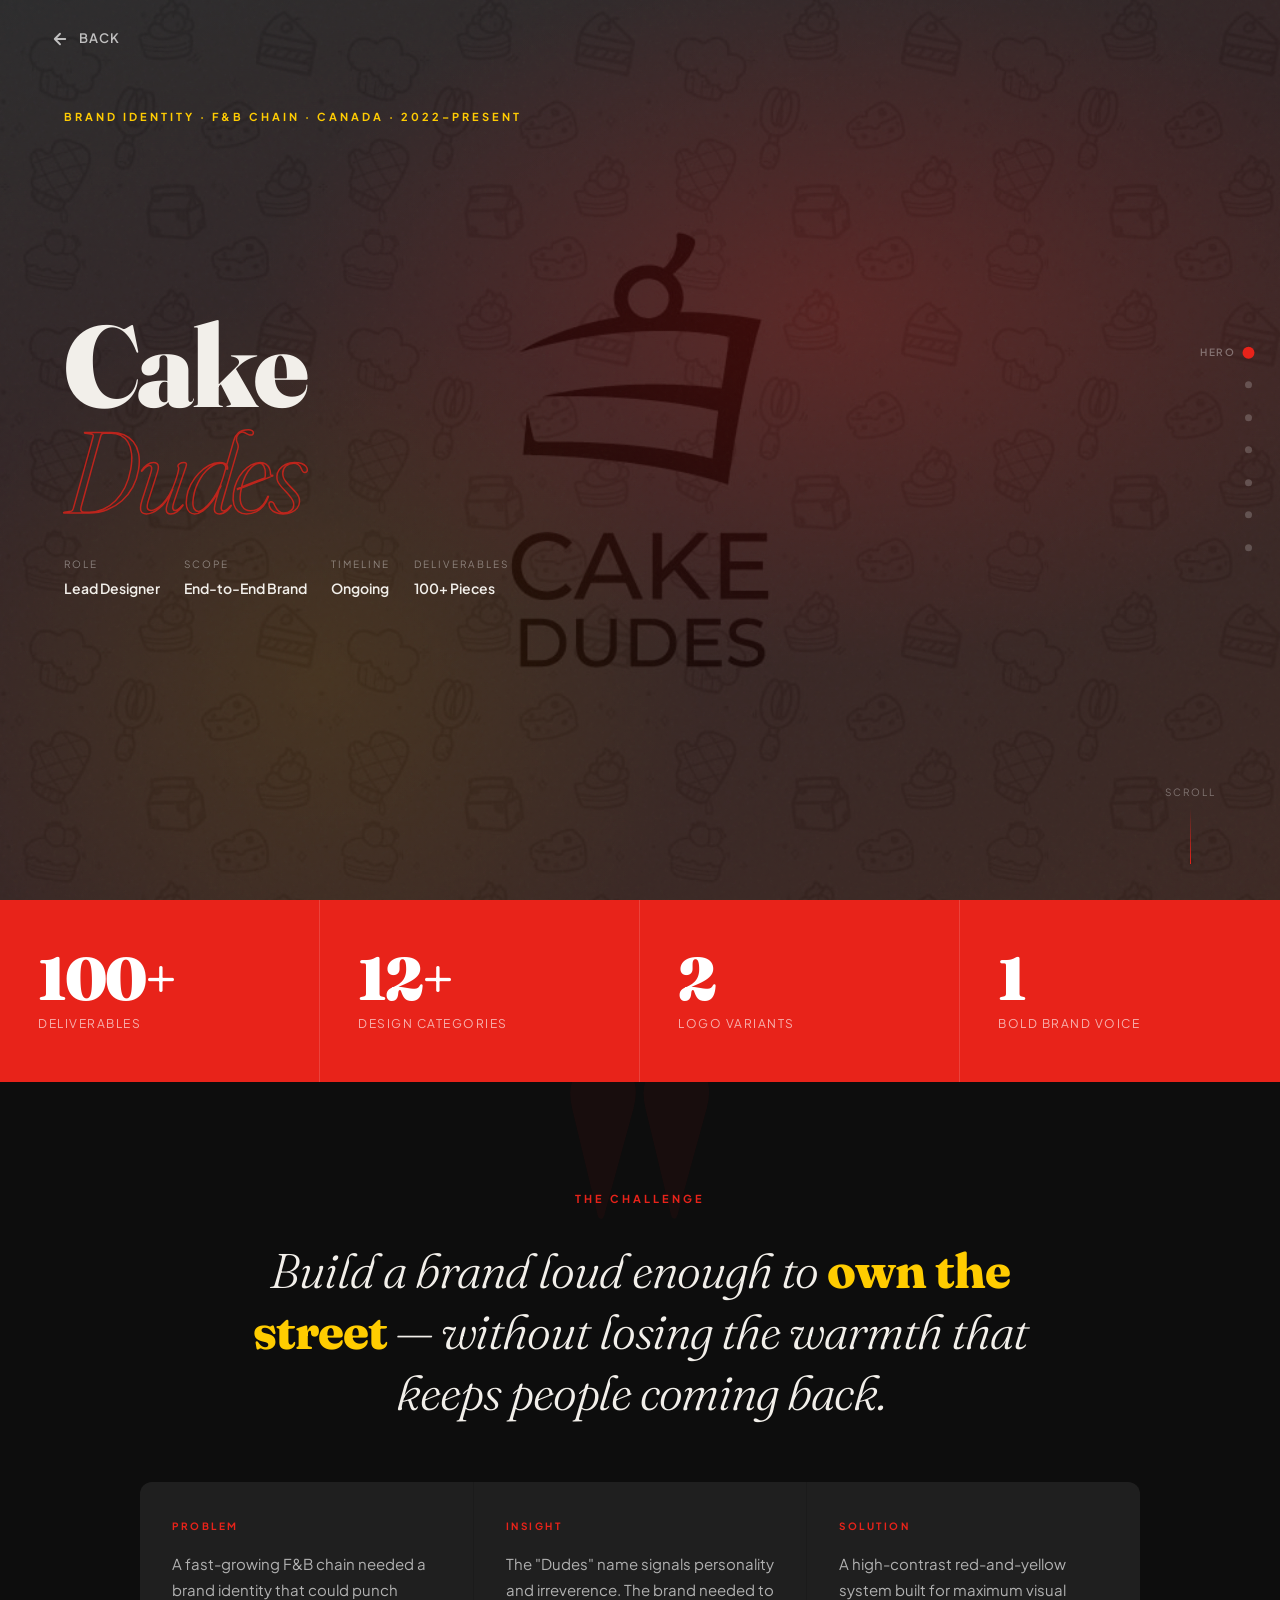
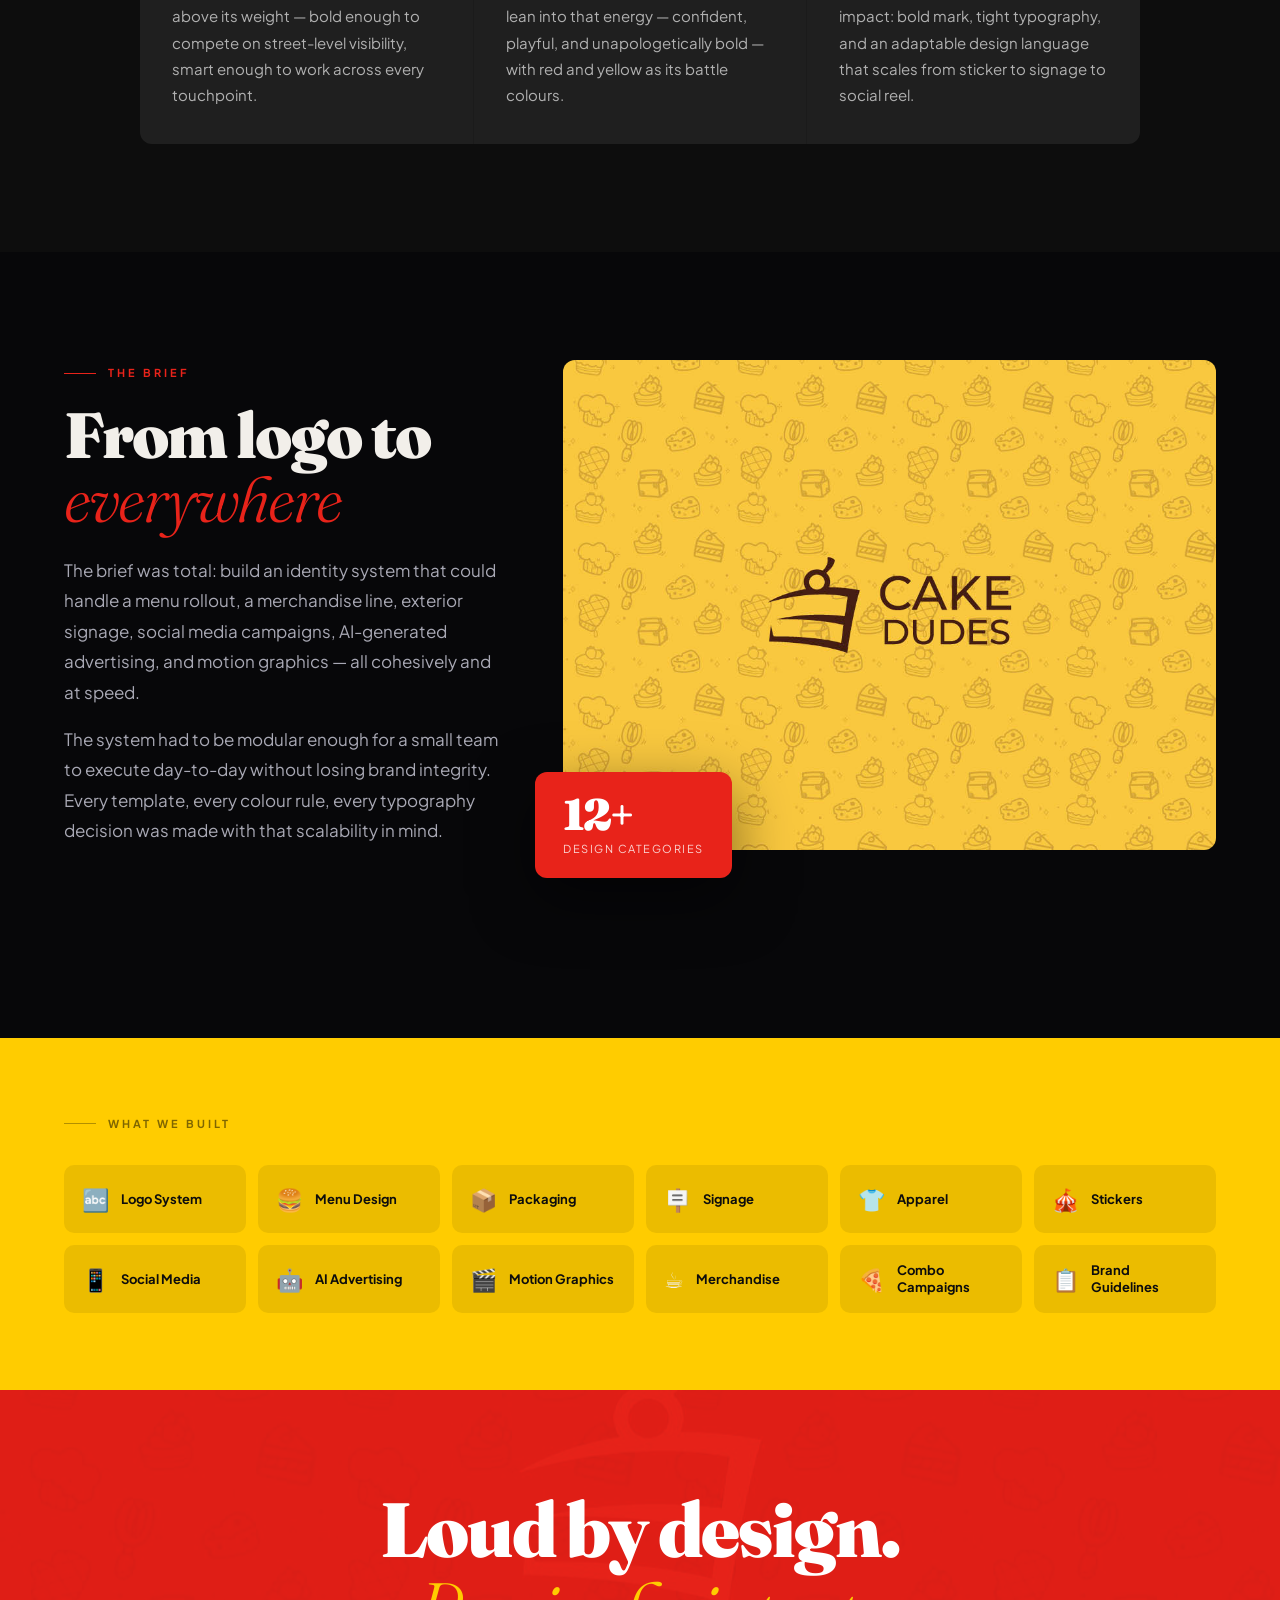
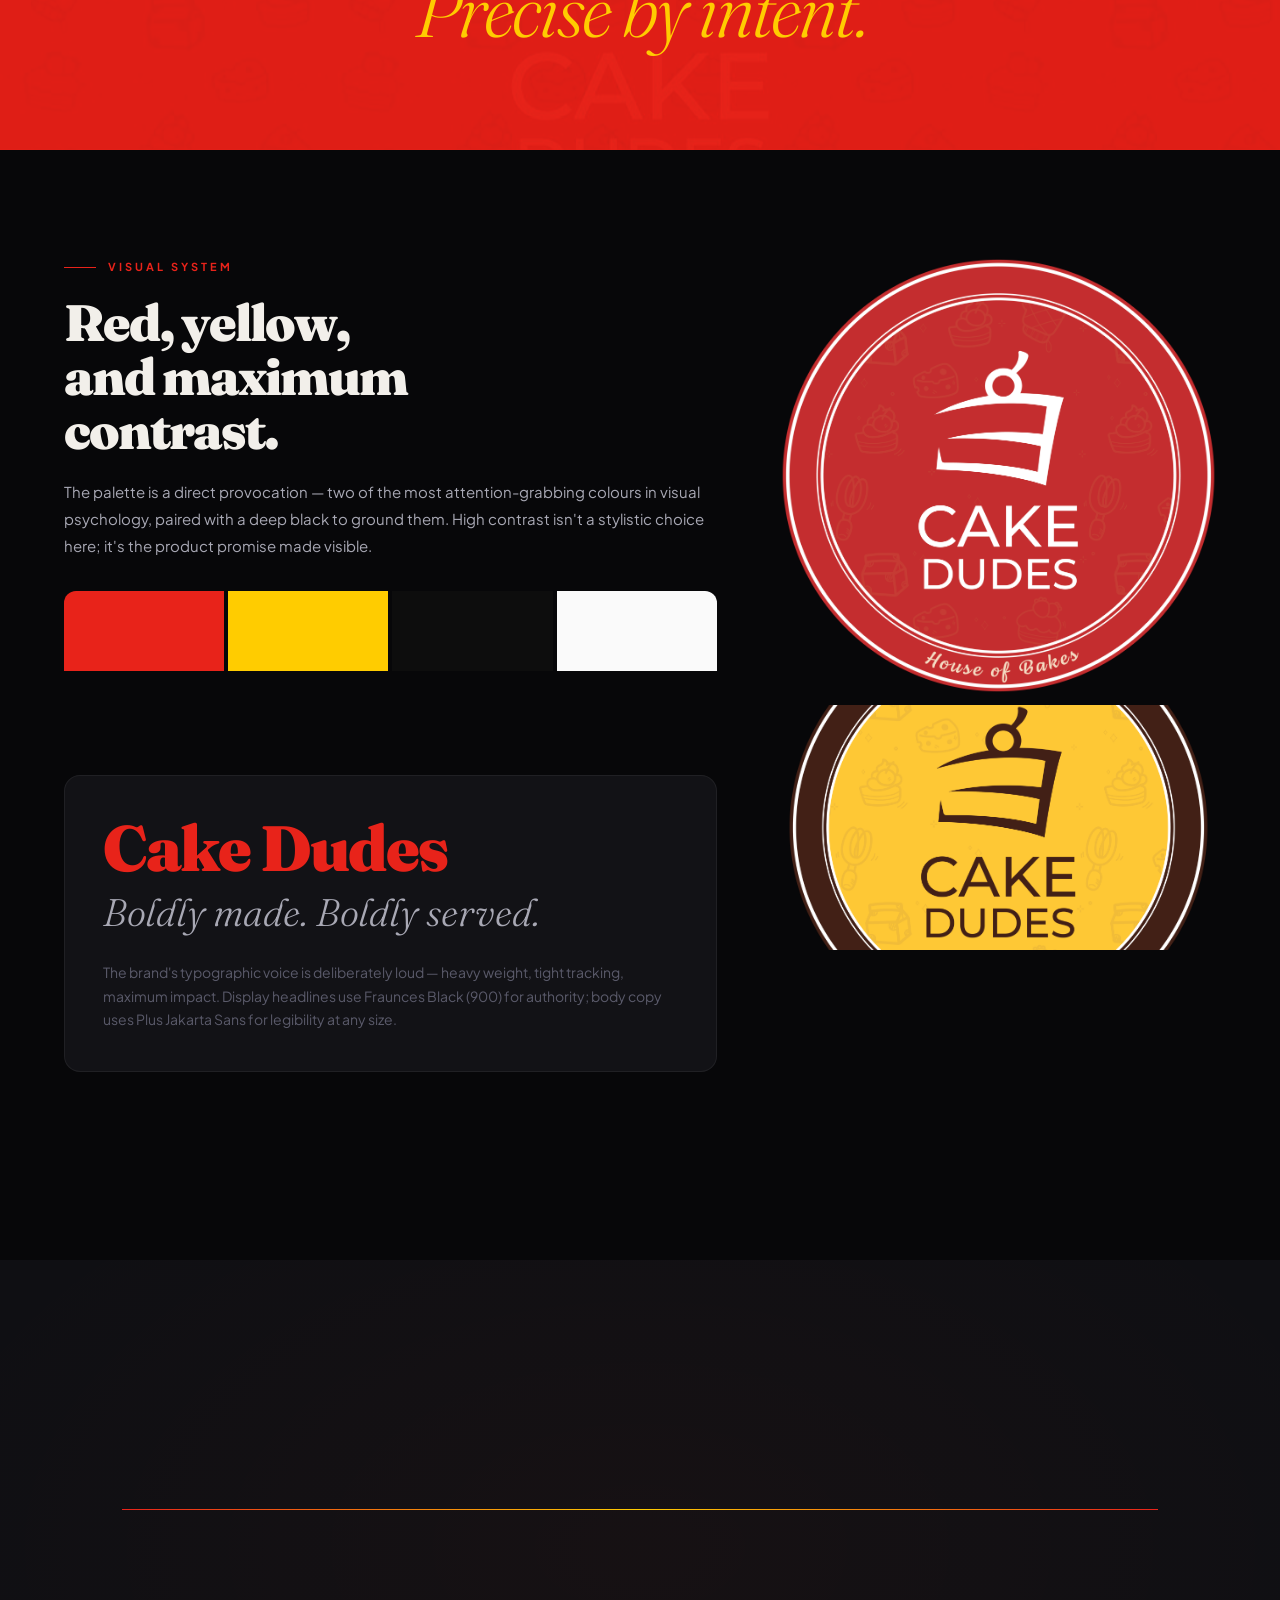
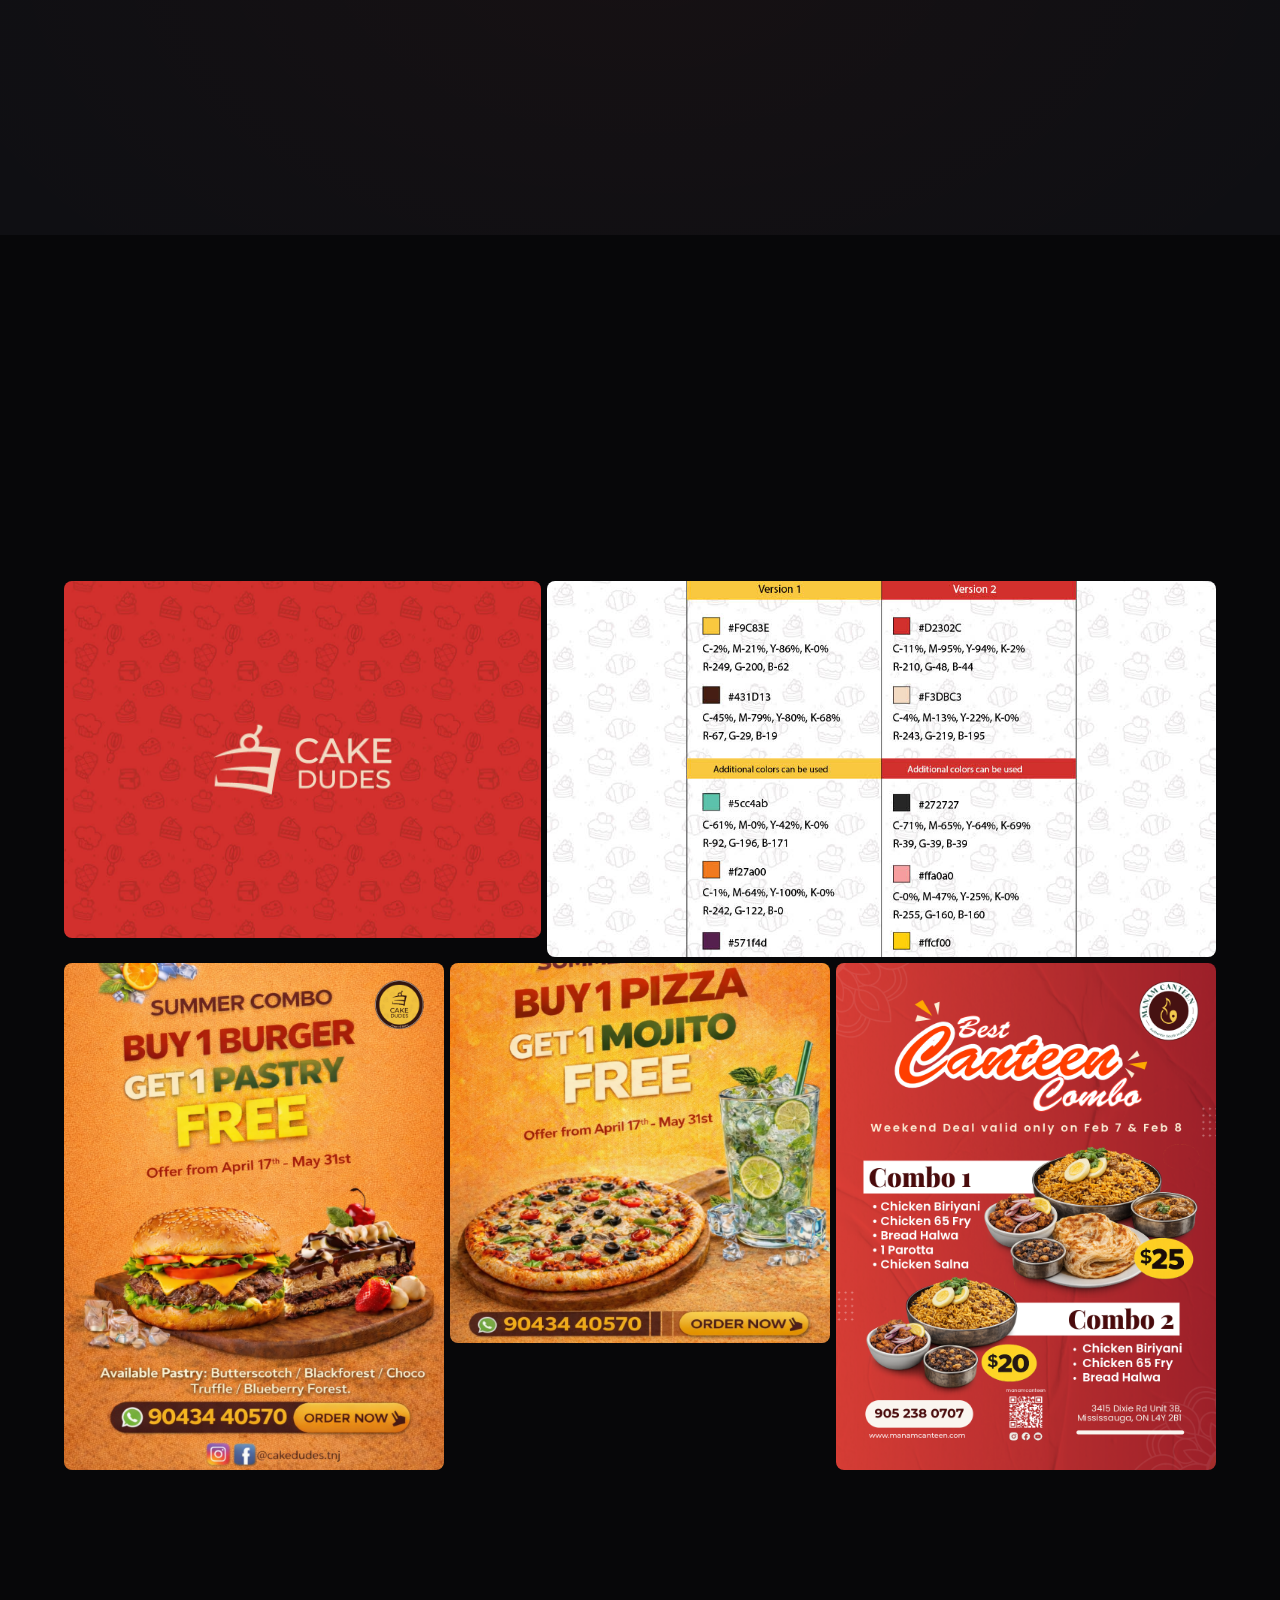
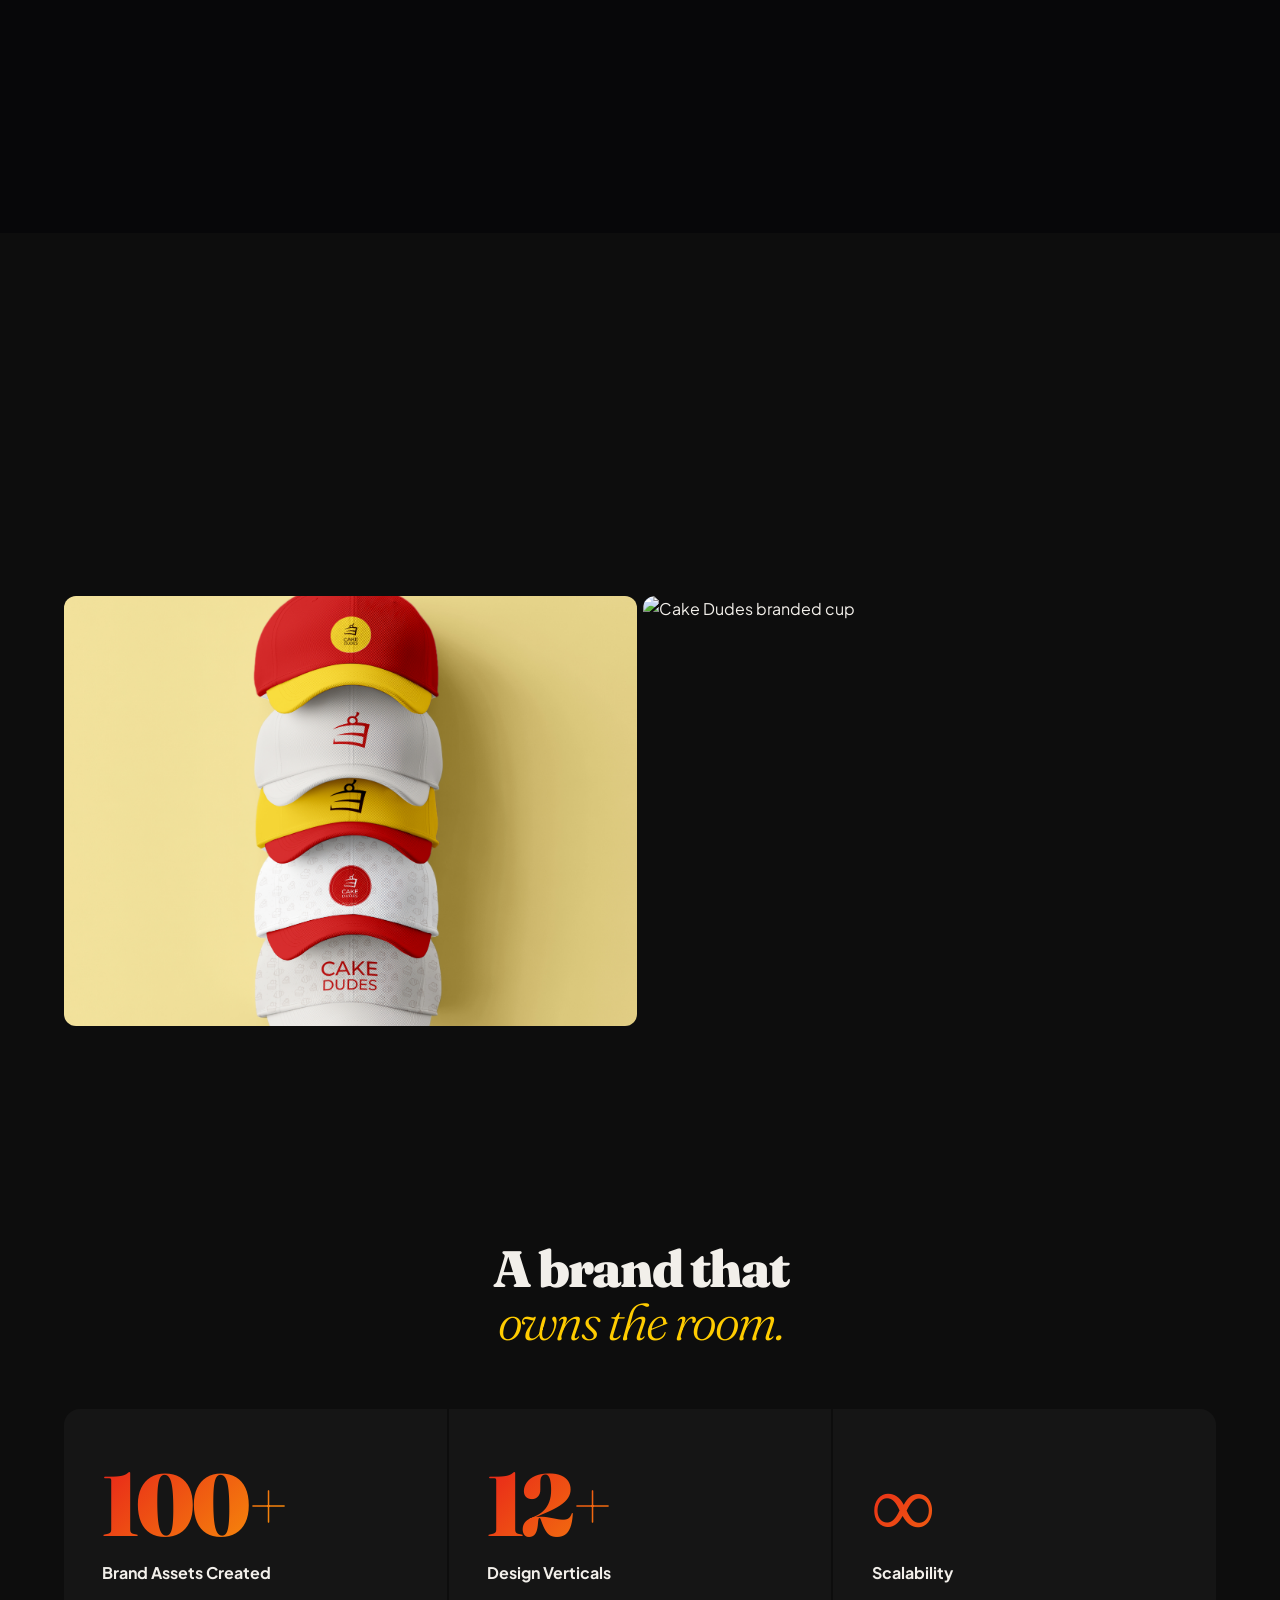
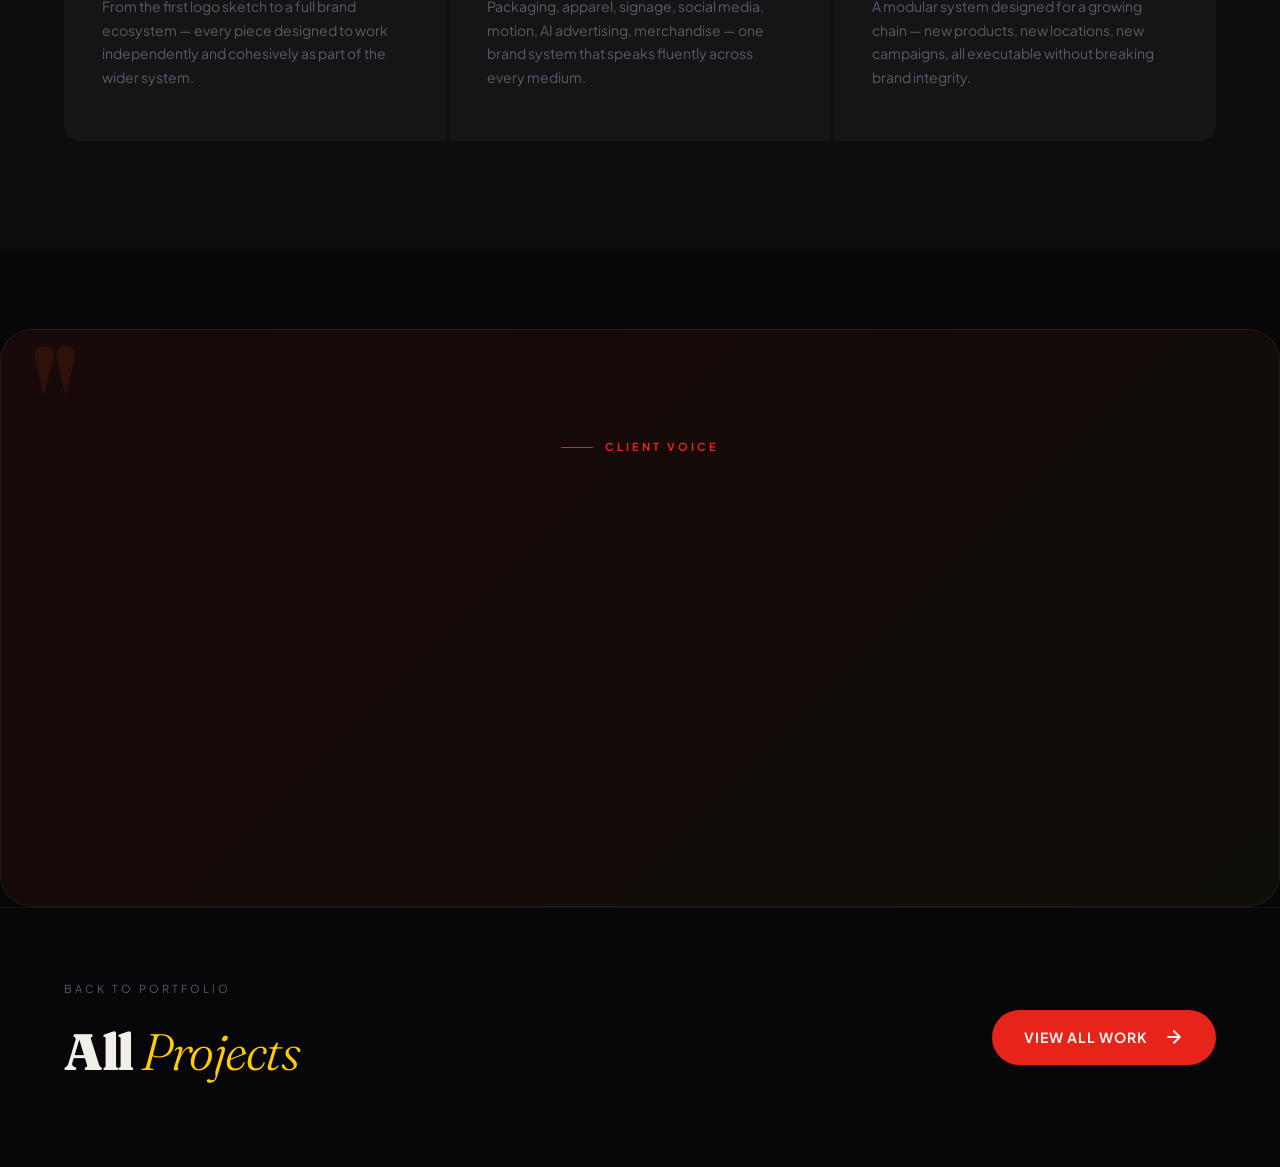
==== commit 0c53fbbd: "QC overhaul: favicon, SVG icons, nav sync, stats refresh, OG meta fix - Add SVG favicon (BP monogram" ====
--- a/case-study-cake-dudes.html
+++ b/case-study-cake-dudes.html
@@ -6,12 +6,13 @@
   <meta name="description" content="Cake Dudes — Complete brand identity system designed by Balaji Ponraj. Bold F&B chain branding across logos, menus, packaging, signage, apparel, stickers, social media, and motion graphics.">
   <meta name="keywords" content="Cake Dudes, Brand Identity, F&B Branding, Graphic Designer, Balaji Ponraj, Restaurant Branding, Logo Design, Food Chain Branding Canada">
   <title>Cake Dudes — Brand Identity Case Study | Balaji Ponraj</title>
+  <link rel="icon" type="image/svg+xml" href="data:image/svg+xml,<svg xmlns='http://www.w3.org/2000/svg' viewBox='0 0 32 32'><rect width='32' height='32' rx='6' fill='%23101010'/><text x='50%25' y='50%25' dominant-baseline='central' text-anchor='middle' font-family='Georgia,serif' font-weight='700' font-size='14' fill='%23e8c37a'>BP</text></svg>">
   <link rel="preconnect" href="https://fonts.googleapis.com">
   <link rel="preconnect" href="https://fonts.gstatic.com" crossorigin>
   <link href="https://fonts.googleapis.com/css2?family=Fraunces:ital,opsz,wght@0,9..144,300;0,9..144,400;0,9..144,500;0,9..144,700;0,9..144,800;0,9..144,900;1,9..144,300;1,9..144,400;1,9..144,700&family=Plus+Jakarta+Sans:ital,wght@0,300;0,400;0,500;0,600;0,700;0,800;1,400&display=swap" rel="stylesheet">
   <link rel="stylesheet" href="assets/css/style.css">
   <style>
-    /* ── Cake Dudes brand palette ── */
+    /* ── Cake Dudes brand tokens ── */
     :root {
       --cd-red:    #E8231A;
       --cd-yellow: #FFCC00;
@@ -20,429 +21,888 @@
       --cd-grey:   #1F1F1F;
     }
 
-    .cs-hero-bg-cd {
+    /* ── Global resets ── */
+    *, *::before, *::after { box-sizing: border-box; margin: 0; padding: 0; }
+    html { scroll-behavior: smooth; }
+    body { background: var(--bg); color: var(--ink); font-family: var(--font-b); overflow-x: hidden; }
+    img { display: block; max-width: 100%; height: auto; }
+    a { color: inherit; text-decoration: none; }
+
+    /* ── Progress bar ── */
+    #cs-progress {
+      position: fixed; top: 0; left: 0; width: 0%; height: 3px;
+      background: linear-gradient(90deg, var(--cd-red), var(--cd-yellow));
+      z-index: 9999; transition: width 0.1s linear;
+    }
+
+    /* ── Fixed dot navigation — right rail ── */
+    .dot-nav {
+      position: fixed; right: 28px; top: 50%; transform: translateY(-50%);
+      z-index: 500; display: flex; flex-direction: column; gap: 16px; list-style: none;
+    }
+    .dot-nav li a {
+      display: flex; align-items: center; justify-content: flex-end; gap: 10px; cursor: pointer;
+    }
+    .dot-nav li a::before {
+      content: attr(data-label);
+      font-size: 10px; letter-spacing: 1.5px; text-transform: uppercase;
+      color: rgba(255,255,255,0.35); opacity: 0;
+      transition: opacity 0.3s, transform 0.3s; transform: translateX(4px);
+      font-family: var(--font-b); font-weight: 600; white-space: nowrap;
+    }
+    .dot-nav li a:hover::before,
+    .dot-nav li.active a::before { opacity: 1; transform: translateX(0); }
+    .dot-nav li a .dot {
+      width: 7px; height: 7px; border-radius: 50%;
+      background: rgba(255,255,255,0.2);
+      transition: background 0.3s, transform 0.3s;
+    }
+    .dot-nav li.active a .dot { background: var(--cd-red); transform: scale(1.7); }
+    .dot-nav li a:hover .dot { background: var(--cd-yellow); }
+    @media (max-width: 900px) { .dot-nav { display: none; } }
+
+    /* ── Back nav ── */
+    .cs-back {
+      position: fixed; top: 28px; left: clamp(20px, 4vw, 60px);
+      z-index: 600; display: flex; align-items: center; gap: 10px;
+      font-size: 13px; font-weight: 600; letter-spacing: 1px; text-transform: uppercase;
+      color: rgba(255,255,255,0.7); transition: color 0.3s;
+    }
+    .cs-back svg { transition: transform 0.3s; }
+    .cs-back:hover { color: #fff; }
+    .cs-back:hover svg { transform: translateX(-4px); }
+
+    /* ── HERO — full viewport, Z-pattern ── */
+    .cs-hero {
+      position: relative; height: 100svh; min-height: 600px;
+      display: flex; align-items: flex-end; overflow: hidden;
+    }
+    .cs-hero-bg {
+      position: absolute; inset: 0;
       background:
-        radial-gradient(ellipse 70% 60% at 65% 35%, rgba(232,35,26,0.25), transparent 65%),
-        radial-gradient(ellipse 50% 70% at 25% 75%, rgba(255,204,0,0.12), transparent 60%),
+        radial-gradient(ellipse 70% 60% at 65% 35%, rgba(232,35,26,0.35), transparent 65%),
+        radial-gradient(ellipse 50% 70% at 25% 75%, rgba(255,204,0,0.15), transparent 60%),
         linear-gradient(160deg, #0D0D0D 0%, #1A0000 40%, #2A0A00 100%);
     }
-
-    .cd-mockup-red    { background: linear-gradient(135deg,#0D0D0D 0%,#5C0A07 30%,#E8231A 65%,#FF6B5E 100%); }
-    .cd-mockup-yellow { background: linear-gradient(135deg,#0D0D0D 0%,#3D3000 30%,#FFCC00 70%,#FFE566 100%); }
-    .cd-mockup-dark   { background: linear-gradient(135deg,#0D0D0D 0%,#1F1F1F 40%,#2D2D2D 100%); }
-    .cd-mockup-split  { background: linear-gradient(135deg,#E8231A 0%,#CC1E16 50%,#FFCC00 100%); }
-
-    .swatch-grid { display:flex; flex-wrap:wrap; gap:12px; margin-top:24px; }
-    .swatch { flex:1; min-width:100px; border-radius:var(--r-md); overflow:hidden; border:1px solid var(--border); }
-    .swatch-color { height:80px; }
-    .swatch-info { padding:10px 12px; background:var(--bg-card); }
-    .swatch-name { font-size:12px; font-weight:600; color:var(--ink); }
-    .swatch-hex  { font-size:11px; color:var(--ink-3); font-family:monospace; }
-
-    .type-showcase { background:var(--bg-card); border:1px solid var(--border); border-radius:var(--r-lg); padding:40px; margin-top:24px; }
-    .type-display  { font-family:var(--font-d); font-size:clamp(36px,5vw,64px); font-weight:800; letter-spacing:-2px; line-height:1.1; margin-bottom:8px; }
-    .type-label    { font-size:12px; color:var(--ink-3); letter-spacing:2px; text-transform:uppercase; margin-bottom:24px; }
-    .type-body-sample { font-size:15px; color:var(--ink-2); line-height:1.8; }
-
-    .deliverable-grid { display:grid; grid-template-columns:repeat(auto-fill, minmax(180px,1fr)); gap:12px; margin-top:24px; }
-    .deliverable-item { background:var(--bg-card); border:1px solid var(--border); border-radius:var(--r-md); padding:16px; display:flex; align-items:center; gap:12px; transition:border-color 0.3s; }
-    .deliverable-item:hover { border-color:var(--border-md); }
-    .deliverable-icon { font-size:22px; flex-shrink:0; }
-    .deliverable-name { font-size:13px; color:var(--ink); font-weight:500; line-height:1.3; }
-
-    .cs-process-grid { display:grid; grid-template-columns:repeat(auto-fill, minmax(260px,1fr)); gap:16px; margin-top:32px; }
-    .cs-process-step { background:var(--bg-card); border:1px solid var(--border); border-radius:var(--r-md); padding:24px; transition:border-color 0.3s; }
-    .cs-process-step:hover { border-color:var(--cd-red); }
-    .cs-process-num { font-family:var(--font-d); font-size:36px; font-weight:800; color:var(--cd-red); opacity:0.4; line-height:1; margin-bottom:8px; }
-    .cs-process-title { font-family:var(--font-d); font-size:16px; font-weight:700; color:var(--ink); margin-bottom:8px; }
-    .cs-process-desc { font-size:13px; color:var(--ink-2); line-height:1.6; }
-
-    /* Logo version cards */
-    .logo-versions { display:grid; grid-template-columns:repeat(3,1fr); gap:16px; margin-top:24px; }
-    .logo-card { border-radius:var(--r-md); overflow:hidden; border:1px solid var(--border); aspect-ratio:4/3; display:flex; align-items:center; justify-content:center; flex-direction:column; gap:10px; position:relative; }
-    .logo-card-label { position:absolute; bottom:10px; left:0; right:0; text-align:center; font-size:10px; letter-spacing:2px; text-transform:uppercase; }
-
-    /* Application mockups */
-    .app-grid { display:grid; grid-template-columns:repeat(4,1fr); gap:12px; margin-top:32px; }
-    .app-item { border-radius:var(--r-md); overflow:hidden; border:1px solid var(--border); aspect-ratio:3/4; display:flex; align-items:center; justify-content:center; flex-direction:column; gap:8px; padding:16px; text-align:center; }
+    .cs-hero-bg img {
+      width: 100%; height: 100%; object-fit: cover; opacity: 0.3;
+      mix-blend-mode: luminosity;
+    }
+    .cs-hero-bg::after {
+      content: ''; position: absolute; inset: 0;
+      background-image: url("data:image/svg+xml,%3Csvg viewBox='0 0 200 200' xmlns='http://www.w3.org/2000/svg'%3E%3Cfilter id='n'%3E%3CfeTurbulence type='fractalNoise' baseFrequency='0.65' numOctaves='3' stitchTiles='stitch'/%3E%3C/filter%3E%3Crect width='100%25' height='100%25' filter='url(%23n)' opacity='0.04'/%3E%3C/svg%3E");
+      opacity: 0.6; pointer-events: none;
+    }
+    /* PRIMARY OPTICAL AREA — top-left first eye stop */
+    .cs-hero-tag {
+      position: absolute;
+      top: calc(28px + 56px + 24px);
+      left: clamp(24px, 5vw, 80px);
+      font-size: 11px; font-weight: 700; letter-spacing: 3px; text-transform: uppercase;
+      color: var(--cd-yellow); opacity: 0;
+      animation: fadeSlideDown 0.8s 0.3s forwards;
+    }
+    .cs-hero-content {
+      position: relative; z-index: 2;
+      padding: clamp(48px, 8vh, 100px) clamp(24px, 5vw, 80px);
+      max-width: 900px;
+    }
+    .cs-hero-title {
+      font-family: var(--font-d); font-size: clamp(52px, 9vw, 120px);
+      font-weight: 900; line-height: 0.92; letter-spacing: -3px;
+      font-optical-sizing: auto; opacity: 0;
+      animation: fadeSlideUp 0.9s 0.5s forwards;
+    }
+    .cs-hero-title em {
+      font-style: italic; font-weight: 300; display: block;
+      color: transparent;
+      -webkit-text-stroke: 1.5px rgba(232,35,26,0.75);
+    }
+    .cs-hero-meta {
+      display: flex; flex-wrap: wrap; gap: 24px; margin-top: 32px;
+      opacity: 0; animation: fadeSlideUp 0.9s 0.8s forwards;
+    }
+    .cs-hero-meta-item { display: flex; flex-direction: column; gap: 4px; }
+    .cs-hero-meta-label { font-size: 10px; letter-spacing: 2px; text-transform: uppercase; color: rgba(255,255,255,0.4); }
+    .cs-hero-meta-val { font-size: 14px; font-weight: 600; color: var(--ink); }
+    /* TERMINAL AREA — bottom-right */
+    .cs-hero-scroll {
+      position: absolute; bottom: 36px; right: clamp(24px, 5vw, 80px);
+      display: flex; flex-direction: column; align-items: center; gap: 8px;
+      font-size: 10px; letter-spacing: 2px; text-transform: uppercase;
+      color: rgba(255,255,255,0.35); z-index: 2;
+      animation: fadeIn 1s 1.2s both;
+    }
+    .cs-hero-scroll-line {
+      width: 1px; height: 56px;
+      background: linear-gradient(to bottom, transparent, var(--cd-red));
+      animation: scrollPulse 2s infinite;
+    }
+    @keyframes scrollPulse { 0%,100% { opacity:0.4; } 50% { opacity:1; } }
+    @keyframes fadeSlideUp { from { opacity:0; transform:translateY(24px); } to { opacity:1; transform:translateY(0); } }
+    @keyframes fadeSlideDown { from { opacity:0; transform:translateY(-12px); } to { opacity:1; transform:translateY(0); } }
+    @keyframes fadeIn { from { opacity:0; } to { opacity:1; } }
+
+    /* ── STATS BAND ── */
+    .cs-stats-band {
+      background: var(--cd-red);
+      display: grid; grid-template-columns: repeat(4, 1fr);
+    }
+    .cs-stat-cell {
+      padding: clamp(28px, 4vw, 48px) clamp(24px, 3vw, 40px);
+      border-right: 1px solid rgba(255,255,255,0.15);
+    }
+    .cs-stat-cell:last-child { border-right: none; }
+    .cs-stat-num {
+      font-family: var(--font-d); font-size: clamp(36px, 5vw, 60px);
+      font-weight: 900; line-height: 1; letter-spacing: -2px;
+      font-optical-sizing: auto; color: #fff;
+    }
+    .cs-stat-label { font-size: 12px; letter-spacing: 1.5px; text-transform: uppercase; color: rgba(255,255,255,0.65); margin-top: 6px; }
+    @media (max-width: 700px) {
+      .cs-stats-band { grid-template-columns: 1fr 1fr; }
+      .cs-stat-cell:nth-child(2n) { border-right: none; }
+      .cs-stat-cell:nth-child(1), .cs-stat-cell:nth-child(2) { border-bottom: 1px solid rgba(255,255,255,0.15); }
+    }
+
+    /* ── Reveal animations ── */
+    .reveal { opacity: 0; transform: translateY(32px); transition: opacity 0.7s var(--ease), transform 0.7s var(--ease); }
+    .reveal.visible { opacity: 1; transform: translateY(0); }
+    .reveal-left { opacity: 0; transform: translateX(-40px); transition: opacity 0.7s var(--ease), transform 0.7s var(--ease); }
+    .reveal-left.visible { opacity: 1; transform: translateX(0); }
+    .reveal-right { opacity: 0; transform: translateX(40px); transition: opacity 0.7s var(--ease), transform 0.7s var(--ease); }
+    .reveal-right.visible { opacity: 1; transform: translateX(0); }
+    .stagger-1 { transition-delay: 0.1s; }
+    .stagger-2 { transition-delay: 0.2s; }
+    .stagger-3 { transition-delay: 0.3s; }
+    .stagger-4 { transition-delay: 0.4s; }
+
+    /* ── Section wrapper ── */
+    .cs-section { padding: clamp(80px, 12vh, 140px) clamp(24px, 5vw, 80px); }
+    .cs-section-inner { max-width: 1280px; margin: 0 auto; }
+
+    .cs-eyebrow {
+      font-size: 11px; letter-spacing: 3px; text-transform: uppercase;
+      color: var(--cd-red); font-weight: 700; margin-bottom: 20px;
+      display: flex; align-items: center; gap: 12px;
+    }
+    .cs-eyebrow::before { content: ''; display: block; width: 32px; height: 1px; background: var(--cd-red); }
+
+    /* ── CHALLENGE — dark full-bleed, centered pull quote ── */
+    .cs-challenge {
+      background: var(--cd-black);
+      padding: clamp(80px, 12vh, 140px) clamp(24px, 5vw, 80px);
+      text-align: center; position: relative; overflow: hidden;
+    }
+    .cs-challenge::before {
+      content: '"'; position: absolute; top: -0.1em; left: 50%;
+      transform: translateX(-50%);
+      font-family: var(--font-d); font-size: clamp(200px, 30vw, 400px);
+      font-weight: 900; font-optical-sizing: auto;
+      color: rgba(232,35,26,0.05); line-height: 1; pointer-events: none; user-select: none;
+    }
+    .cs-challenge-eyebrow {
+      font-size: 11px; letter-spacing: 3px; text-transform: uppercase;
+      color: var(--cd-red); font-weight: 700; margin-bottom: 32px;
+    }
+    /* FORCED VISUAL STOP */
+    .cs-pull-quote {
+      font-family: var(--font-d); font-size: clamp(26px, 3.8vw, 52px);
+      font-weight: 300; font-style: italic; font-optical-sizing: auto;
+      line-height: 1.25; letter-spacing: -1px;
+      color: var(--ink); max-width: 820px; margin: 0 auto 60px;
+    }
+    .cs-pull-quote strong { font-style: normal; font-weight: 800; color: var(--cd-yellow); }
+    .cs-challenge-grid {
+      display: grid; grid-template-columns: repeat(3, 1fr); gap: 1px;
+      max-width: 1000px; margin: 0 auto;
+      background: rgba(255,255,255,0.06); border-radius: 12px; overflow: hidden;
+    }
+    .cs-chal-col { background: rgba(255,255,255,0.02); padding: 36px 32px; text-align: left; }
+    .cs-chal-col-label {
+      font-size: 10px; letter-spacing: 2.5px; text-transform: uppercase;
+      color: var(--cd-red); font-weight: 700; margin-bottom: 16px;
+    }
+    .cs-chal-col p { font-size: 15px; color: rgba(255,255,255,0.65); line-height: 1.75; }
+    @media (max-width: 700px) { .cs-challenge-grid { grid-template-columns: 1fr; } }
+
+    /* ── BRIEF — 40/60 asymmetric split ── */
+    .cs-brief-grid {
+      display: grid; grid-template-columns: 40fr 60fr; gap: clamp(40px, 5vw, 80px);
+      align-items: center;
+    }
+    @media (max-width: 900px) { .cs-brief-grid { grid-template-columns: 1fr; } }
+    .cs-brief-h2 {
+      font-family: var(--font-d); font-size: clamp(36px, 5vw, 68px);
+      font-weight: 900; line-height: 1.0; letter-spacing: -2px; font-optical-sizing: auto;
+    }
+    .cs-brief-h2 em { font-style: italic; font-weight: 300; color: var(--cd-red); }
+    .cs-brief-body { font-size: clamp(15px, 1.5vw, 17px); color: var(--ink-2); line-height: 1.8; margin-top: 24px; }
+    .cs-brief-image-wrap { position: relative; }
+    .cs-brief-image-wrap img { width: 100%; border-radius: 12px; aspect-ratio: 4/3; object-fit: cover; }
+    /* Floating stat card — secondary focal point */
+    .cs-float-card {
+      position: absolute; bottom: -28px; left: -28px;
+      background: var(--cd-red); color: #fff;
+      padding: 20px 28px; border-radius: 12px;
+      box-shadow: 0 20px 60px rgba(0,0,0,0.5);
+    }
+    .cs-float-card-num {
+      font-family: var(--font-d); font-size: 44px; font-weight: 900;
+      line-height: 1; letter-spacing: -2px; font-optical-sizing: auto;
+    }
+    .cs-float-card-label { font-size: 11px; letter-spacing: 1.5px; text-transform: uppercase; opacity: 0.8; margin-top: 4px; }
+    @media (max-width: 900px) { .cs-float-card { position: static; margin-top: 16px; display: inline-block; } }
+
+    /* ── DELIVERABLES STRIP — bold icon grid ── */
+    .cs-deliverables { background: var(--cd-yellow); padding: clamp(48px, 6vw, 80px) clamp(24px, 5vw, 80px); }
+    .cs-deliverables-inner { max-width: 1280px; margin: 0 auto; }
+    .cs-deliverables-label {
+      font-size: 11px; letter-spacing: 3px; text-transform: uppercase;
+      color: rgba(0,0,0,0.5); font-weight: 700; margin-bottom: 32px;
+      display: flex; align-items: center; gap: 12px;
+    }
+    .cs-deliverables-label::before { content: ''; display: block; width: 32px; height: 1px; background: rgba(0,0,0,0.3); }
+    .cs-del-grid {
+      display: grid; grid-template-columns: repeat(auto-fill, minmax(160px, 1fr)); gap: 12px;
+    }
+    .cs-del-item {
+      background: rgba(0,0,0,0.08); border-radius: 10px; padding: 16px 18px;
+      display: flex; align-items: center; gap: 12px;
+      transition: background 0.2s;
+    }
+    .cs-del-item:hover { background: rgba(0,0,0,0.14); }
+    .cs-del-icon { font-size: 22px; flex-shrink: 0; }
+    .cs-del-name { font-size: 13px; font-weight: 700; color: var(--cd-black); line-height: 1.3; }
+
+    /* ── PATTERN INTERRUPT: full-bleed break ── */
+    .cs-break {
+      min-height: 40vh; display: flex; align-items: center; justify-content: center;
+      position: relative; overflow: hidden; text-align: center;
+      background: var(--cd-red);
+    }
+    .cs-break img {
+      position: absolute; inset: 0; width: 100%; height: 100%; object-fit: cover;
+      opacity: 0.2; mix-blend-mode: multiply;
+    }
+    .cs-break-text {
+      position: relative; z-index: 2;
+      font-family: var(--font-d); font-size: clamp(32px, 6vw, 80px);
+      font-weight: 900; font-optical-sizing: auto; letter-spacing: -2px;
+      color: #fff; line-height: 1.05; padding: clamp(40px, 6vw, 80px);
+    }
+    .cs-break-text em { font-style: italic; font-weight: 300; display: block; color: var(--cd-yellow); }
+
+    /* ── VISUAL SYSTEM — 60/40 split ── */
+    .cs-visual-grid {
+      display: grid; grid-template-columns: 60fr 40fr; gap: clamp(40px, 5vw, 80px);
+      align-items: start;
+    }
+    @media (max-width: 900px) { .cs-visual-grid { grid-template-columns: 1fr; } }
+    .cs-visual-h2 {
+      font-family: var(--font-d); font-size: clamp(32px, 4vw, 56px);
+      font-weight: 900; line-height: 1.05; letter-spacing: -2px; font-optical-sizing: auto;
+      margin-bottom: 20px;
+    }
+    .cs-visual-body { font-size: 15px; color: var(--ink-2); line-height: 1.8; margin-bottom: 32px; }
+    .cs-palette { display: grid; grid-template-columns: repeat(4, 1fr); gap: 4px; border-radius: 12px; overflow: hidden; }
+    .cs-swatch { aspect-ratio: 1; position: relative; cursor: pointer; }
+    .cs-swatch:hover .cs-swatch-info { opacity: 1; transform: translateY(0); }
+    .cs-swatch-info {
+      position: absolute; bottom: 0; left: 0; right: 0;
+      background: rgba(0,0,0,0.75); padding: 8px;
+      font-size: 10px; color: #fff; font-family: monospace;
+      opacity: 0; transform: translateY(4px); transition: all 0.2s;
+    }
+    .cs-type-specimen {
+      background: var(--bg-card); border: 1px solid var(--border);
+      border-radius: 16px; padding: clamp(24px, 3vw, 40px); margin-top: 24px;
+    }
+    .cs-type-display {
+      font-family: var(--font-d); font-size: clamp(36px, 5vw, 64px);
+      font-weight: 900; letter-spacing: -2px; line-height: 1.05;
+      font-optical-sizing: auto; color: var(--cd-red);
+    }
+    .cs-type-italic {
+      font-family: var(--font-d); font-size: clamp(24px, 3vw, 40px);
+      font-weight: 300; font-style: italic; font-optical-sizing: auto;
+      color: var(--ink-2); margin-bottom: 16px;
+    }
+    .cs-type-body { font-size: 14px; color: var(--ink-3); line-height: 1.7; }
+    .cs-visual-images { display: flex; flex-direction: column; gap: 12px; }
+    .cs-visual-images img { width: 100%; border-radius: 10px; object-fit: cover; }
+    .cs-visual-images img:first-child { aspect-ratio: 1/1; }
+    .cs-visual-images img:last-child { aspect-ratio: 16/9; }
+
+    /* ── PROCESS RAIL ── */
+    .cs-process { background: var(--bg-2); }
+    .cs-process-h2 {
+      font-family: var(--font-d); font-size: clamp(32px, 4vw, 56px);
+      font-weight: 900; line-height: 1.05; letter-spacing: -2px;
+      font-optical-sizing: auto; margin-bottom: 60px; text-align: center;
+    }
+    .cs-process-h2 em { font-style: italic; font-weight: 300; color: var(--cd-yellow); }
+    .cs-process-rail {
+      display: grid; grid-template-columns: repeat(5, 1fr);
+      gap: 0; position: relative;
+    }
+    .cs-process-rail::before {
+      content: ''; position: absolute; top: 28px; left: 5%; right: 5%;
+      height: 1px; background: linear-gradient(90deg, var(--cd-red), var(--cd-yellow), var(--cd-red));
+      z-index: 0;
+    }
+    .cs-process-step { position: relative; z-index: 1; padding: 0 20px; text-align: center; }
+    .cs-process-num-wrap {
+      width: 56px; height: 56px; border-radius: 50%; margin: 0 auto 24px;
+      background: var(--bg-2); border: 2px solid var(--cd-red);
+      display: flex; align-items: center; justify-content: center;
+      font-family: var(--font-d); font-size: 22px; font-weight: 900;
+      font-optical-sizing: auto; color: var(--cd-red);
+      transition: background 0.3s, color 0.3s;
+    }
+    .cs-process-step:hover .cs-process-num-wrap { background: var(--cd-red); color: #fff; }
+    .cs-process-title { font-size: 14px; font-weight: 700; margin-bottom: 10px; color: var(--ink); }
+    .cs-process-desc { font-size: 13px; color: var(--ink-3); line-height: 1.7; }
+    @media (max-width: 900px) {
+      .cs-process-rail { grid-template-columns: 1fr 1fr; gap: 32px; }
+      .cs-process-rail::before { display: none; }
+    }
+    @media (max-width: 600px) { .cs-process-rail { grid-template-columns: 1fr; } }
+
+    /* ── GALLERY — staggered 12-col diagonal scan ── */
+    .cs-gallery-header {
+      padding: clamp(60px, 8vh, 100px) clamp(24px, 5vw, 80px) 48px;
+      max-width: 1280px; margin: 0 auto;
+    }
+    .cs-gallery-h2 {
+      font-family: var(--font-d); font-size: clamp(32px, 4vw, 56px);
+      font-weight: 900; line-height: 1.05; letter-spacing: -2px; font-optical-sizing: auto;
+    }
+    .cs-gallery-h2 em { font-style: italic; font-weight: 300; color: var(--cd-red); }
+    .cs-gallery-grid {
+      display: grid; grid-template-columns: repeat(12, 1fr);
+      grid-template-rows: auto auto; gap: 6px;
+      padding: 0 clamp(24px, 5vw, 80px);
+    }
+    .cs-gitem { overflow: hidden; border-radius: 8px; }
+    .cs-gitem img { width: 100%; height: 100%; object-fit: cover; transition: transform 0.6s var(--ease); }
+    .cs-gitem:hover img { transform: scale(1.04); }
+    /* Staggered positions — diagonal scan path */
+    .cs-g1 { grid-column: 1 / 6; grid-row: 1; aspect-ratio: 4/3; }
+    .cs-g2 { grid-column: 6 / 13; grid-row: 1; aspect-ratio: 16/9; }
+    .cs-g3 { grid-column: 1 / 5; grid-row: 2; aspect-ratio: 3/4; }
+    .cs-g4 { grid-column: 5 / 9; grid-row: 2; aspect-ratio: 1/1; }
+    .cs-g5 { grid-column: 9 / 13; grid-row: 2; aspect-ratio: 3/4; }
+    @media (max-width: 900px) {
+      .cs-gallery-grid { grid-template-columns: 1fr 1fr; grid-template-rows: auto; }
+      .cs-g1, .cs-g2, .cs-g3, .cs-g4, .cs-g5 { grid-column: auto; grid-row: auto; aspect-ratio: 4/3; }
+    }
+    @media (max-width: 600px) { .cs-gallery-grid { grid-template-columns: 1fr; } }
+    .cs-gallery-row2 {
+      display: grid; grid-template-columns: 1fr 1fr 1fr; gap: 6px;
+      padding: 6px clamp(24px, 5vw, 80px) 0;
+      margin-bottom: clamp(60px, 8vh, 100px);
+    }
+    .cs-gallery-row2 .cs-gitem { aspect-ratio: 4/3; }
+    @media (max-width: 700px) { .cs-gallery-row2 { grid-template-columns: 1fr; } }
+
+    /* ── LOGO SHOWCASE — split bold/italic, brand moment ── */
+    .cs-logo-section {
+      padding: clamp(80px, 12vh, 140px) clamp(24px, 5vw, 80px);
+      background: var(--cd-black);
+    }
+    .cs-logo-inner { max-width: 1280px; margin: 0 auto; }
+    .cs-logo-grid { display: grid; grid-template-columns: 1fr 1fr; gap: 6px; margin-top: 48px; }
+    .cs-logo-item { border-radius: 12px; overflow: hidden; aspect-ratio: 4/3; }
+    .cs-logo-item img { width: 100%; height: 100%; object-fit: cover; transition: transform 0.6s var(--ease); }
+    .cs-logo-item:hover img { transform: scale(1.04); }
+    @media (max-width: 700px) { .cs-logo-grid { grid-template-columns: 1fr; } }
+
+    /* ── RESULTS ── */
+    .cs-results { background: var(--cd-black); }
+    .cs-results-h2 {
+      font-family: var(--font-d); font-size: clamp(32px, 4vw, 56px);
+      font-weight: 900; line-height: 1.05; letter-spacing: -2px;
+      font-optical-sizing: auto; text-align: center; margin-bottom: 60px;
+    }
+    .cs-results-h2 em { font-style: italic; font-weight: 300; color: var(--cd-yellow); }
+    .cs-results-grid { display: grid; grid-template-columns: repeat(3, 1fr); gap: 2px; border-radius: 16px; overflow: hidden; }
+    .cs-result-card {
+      background: rgba(255,255,255,0.03); padding: clamp(32px, 4vw, 56px) clamp(24px, 3vw, 40px);
+      position: relative; overflow: hidden; transition: background 0.3s;
+    }
+    .cs-result-card::before {
+      content: ''; position: absolute; top: 0; left: 0; right: 0; height: 3px;
+      background: linear-gradient(90deg, var(--cd-red), var(--cd-yellow));
+      transform: scaleX(0); transform-origin: left; transition: transform 0.5s var(--ease);
+    }
+    .cs-result-card:hover { background: rgba(255,255,255,0.06); }
+    .cs-result-card:hover::before { transform: scaleX(1); }
+    .cs-result-num {
+      font-family: var(--font-d); font-size: clamp(52px, 7vw, 88px);
+      font-weight: 900; line-height: 1; letter-spacing: -3px; font-optical-sizing: auto;
+      background: linear-gradient(135deg, var(--cd-red), var(--cd-yellow));
+      -webkit-background-clip: text; -webkit-text-fill-color: transparent; background-clip: text;
+    }
+    .cs-result-label { font-size: 16px; font-weight: 700; color: var(--ink); margin: 12px 0 8px; }
+    .cs-result-desc { font-size: 14px; color: var(--ink-3); line-height: 1.7; }
+    @media (max-width: 700px) { .cs-results-grid { grid-template-columns: 1fr; } }
+
+    /* ── TESTIMONIAL ── */
+    .cs-testimonial {
+      background: linear-gradient(135deg, rgba(232,35,26,0.08), rgba(255,204,0,0.04));
+      text-align: center;
+      padding: clamp(80px, 12vh, 140px) clamp(24px, 8vw, 160px);
+    }
+    .cs-test-quote {
+      font-family: var(--font-d); font-size: clamp(22px, 3vw, 40px);
+      font-weight: 300; font-style: italic; font-optical-sizing: auto;
+      line-height: 1.4; color: var(--ink); margin: 24px auto;
+      max-width: 820px; position: relative;
+    }
+    .cs-test-quote::before {
+      content: '"'; font-size: 120px; line-height: 0.8;
+      font-style: normal; font-weight: 900; color: var(--cd-red); opacity: 0.3;
+      display: block; margin-bottom: -20px;
+    }
+    .cs-test-author { font-size: 14px; font-weight: 700; letter-spacing: 1px; text-transform: uppercase; color: var(--cd-yellow); margin-top: 32px; }
+    .cs-test-role { font-size: 13px; color: var(--ink-3); margin-top: 4px; }
+
+    /* ── NEXT PROJECT — Terminal Area ── */
+    .cs-next {
+      display: flex; align-items: center; justify-content: space-between;
+      padding: clamp(60px, 8vh, 100px) clamp(24px, 5vw, 80px);
+      border-top: 1px solid var(--border); gap: 24px; flex-wrap: wrap;
+    }
+    .cs-next-label { font-size: 11px; letter-spacing: 3px; text-transform: uppercase; color: var(--ink-3); margin-bottom: 12px; }
+    .cs-next-title {
+      font-family: var(--font-d); font-size: clamp(28px, 4vw, 52px);
+      font-weight: 900; letter-spacing: -1.5px; font-optical-sizing: auto;
+    }
+    .cs-next-title em { font-style: italic; font-weight: 300; color: var(--cd-yellow); }
+    .cs-next-arrow {
+      display: flex; align-items: center; gap: 16px;
+      font-size: 14px; font-weight: 700; letter-spacing: 1px; text-transform: uppercase;
+      color: var(--ink); background: var(--cd-red); padding: 16px 32px;
+      border-radius: 100px; transition: transform 0.3s, box-shadow 0.3s; white-space: nowrap;
+    }
+    .cs-next-arrow:hover { transform: translateX(6px); box-shadow: 0 8px 32px rgba(232,35,26,0.4); }
   </style>
 </head>
 <body>
 
-  <div id="cursor" aria-hidden="true"></div>
-  <div id="cursor-ring" aria-hidden="true"></div>
-  <div id="scroll-progress" aria-hidden="true"></div>
-
-  <nav id="nav" role="navigation" aria-label="Main navigation">
-    <div class="nav-inner">
-      <a href="index.html" class="nav-logo" aria-label="Back to portfolio">BP <span></span></a>
-      <ul class="nav-links">
-        <li><a href="index.html#about">About</a></li>
-        <li><a href="index.html#experience">Experience</a></li>
-        <li><a href="index.html#projects">Work</a></li>
-        <li><a href="index.html#contact">Contact</a></li>
-        <li><a href="assets/BALAJI_PONRAJ_Resume.pdf" target="_blank" class="nav-cta desktop">Download CV</a></li>
-      </ul>
-      <button id="nav-burger" class="nav-hamburger" aria-label="Open menu">
-        <span></span><span></span><span></span>
-      </button>
-    </div>
-  </nav>
-
-  <div id="mobile-nav" aria-hidden="true">
-    <ul class="mobile-links">
-      <li><a href="index.html">Home</a></li>
-      <li><a href="index.html#projects">Work</a></li>
-      <li><a href="index.html#contact">Contact</a></li>
-    </ul>
-  </div>
-
-  <!-- ══ HERO ════════════════════════════════════════ -->
-  <section class="cs-hero">
-    <div class="cs-hero-bg cs-hero-bg-cd"></div>
-    <div class="hero-grid" style="opacity:0.3" aria-hidden="true"></div>
-
-    <div class="wrap cs-hero-content" style="width:100%">
-      <a href="index.html#projects" class="cs-back">
-        <svg width="16" height="16" viewBox="0 0 24 24" fill="none" stroke="currentColor" stroke-width="2"><path d="M19 12H5M12 5l-7 7 7 7"/></svg>
-        Back to All Work
-      </a>
-
-      <div class="cs-category">Brand Identity &amp; Marketing System · F&amp;B Chain · Multi-Location</div>
-      <h1 class="cs-title">Cake Dudes</h1>
-      <p class="cs-subtitle">A bold, ownable brand identity for a fast-casual food chain with two locations — covering logo systems, menus, packaging, merchandise, signage, stickers, social media, and motion graphics.</p>
-
-      <div class="cs-meta-strip">
-        <div class="cs-meta-item">
-          <div class="cs-meta-label">Client</div>
-          <div class="cs-meta-value">Cake Dudes (Canada &amp; India)</div>
-        </div>
-        <div class="cs-meta-item">
-          <div class="cs-meta-label">Category</div>
-          <div class="cs-meta-value">Brand Identity · Print · Digital · Motion</div>
-        </div>
-        <div class="cs-meta-item">
-          <div class="cs-meta-label">Scope</div>
-          <div class="cs-meta-value">Multi-Location Brand System</div>
-        </div>
-        <div class="cs-meta-item">
-          <div class="cs-meta-label">Locations</div>
-          <div class="cs-meta-value">Canada + Thanjavur, Tamil Nadu</div>
-        </div>
-        <div class="cs-meta-item">
-          <div class="cs-meta-label">Tools</div>
-          <div class="cs-meta-value">Illustrator · InDesign · Photoshop · After Effects · CorelDraw</div>
-        </div>
-      </div>
-    </div>
-  </section>
-
-  <!-- ══ CASE STUDY BODY ════════════════════════════ -->
-  <div class="cs-body">
-    <div class="wrap">
-
-      <!-- Full-bleed hero visual -->
-      <div class="cs-img-block reveal" style="aspect-ratio:21/9; margin-bottom:80px;">
-        <img class="cs-real-img" src="assets/images/cake-dudes/brand-doc-01.jpg" alt="Cake Dudes complete brand identity document cover" loading="lazy">
-      </div>
-
-      <!-- Overview + Objectives -->
-      <div class="cs-two-col" style="gap:64px; margin-bottom:80px;">
-        <div>
-          <div class="cs-section">
-            <div class="cs-section-label reveal">Overview</div>
-            <h2 class="cs-section-title reveal delay-1">Two Locations.<br>One Bold Brand.</h2>
-            <p class="cs-text reveal delay-2">
-              Cake Dudes is a fast-casual food chain selling burgers, pizzas, and cakes — operating across Canada and Thanjavur, Tamil Nadu. The brand needed to feel bold enough to stop scrollers on social media, polished enough for print and packaging, and flexible enough to work across two culturally distinct markets.
-            </p>
-            <p class="cs-text reveal delay-3" style="margin-top:16px;">
-              The challenge: build an identity that was <strong>fun without being childish</strong>, <strong>premium without being pretentious</strong>, and <strong>recognizable across every touchpoint</strong> from a social post to a delivery box.
-            </p>
-          </div>
-
-          <div class="cs-section" style="margin-top:0">
-            <div class="cs-section-label reveal">The Problem</div>
-            <h2 class="cs-section-title reveal delay-1">No system.<br>No consistency.</h2>
-            <p class="cs-text reveal delay-2">
-              The business had a name and a product, but no cohesive visual identity. Different materials used different fonts, colours, and styles — making it impossible to build brand equity or stand out in a competitive food market.
-            </p>
+<!-- Progress bar -->
+<div id="cs-progress"></div>
+
+<!-- Back nav -->
+<a href="index.html" class="cs-back">
+  <svg width="18" height="18" viewBox="0 0 24 24" fill="none" stroke="currentColor" stroke-width="2.5" stroke-linecap="round" stroke-linejoin="round"><path d="M19 12H5M5 12l7 7M5 12l7-7"/></svg>
+  Back
+</a>
+
+<!-- Fixed dot nav — right rail -->
+<ul class="dot-nav" id="dotNav">
+  <li class="active"><a href="#hero" data-label="Hero" data-section="hero"><span class="dot"></span></a></li>
+  <li><a href="#challenge" data-label="Challenge" data-section="challenge"><span class="dot"></span></a></li>
+  <li><a href="#brief" data-label="Brief" data-section="brief"><span class="dot"></span></a></li>
+  <li><a href="#visual" data-label="Visual System" data-section="visual"><span class="dot"></span></a></li>
+  <li><a href="#process" data-label="Process" data-section="process"><span class="dot"></span></a></li>
+  <li><a href="#gallery" data-label="Gallery" data-section="gallery"><span class="dot"></span></a></li>
+  <li><a href="#results" data-label="Results" data-section="results"><span class="dot"></span></a></li>
+</ul>
+
+<!-- ══════════════════════════════════════════════
+     HERO — Z-pattern, Primary Optical Area (top-left)
+     ══════════════════════════════════════════════ -->
+<section class="cs-hero" id="hero">
+  <div class="cs-hero-bg">
+    <img src="assets/images/cake-dudes/brand-doc-01.jpg" alt="Cake Dudes brand identity">
+  </div>
+  <span class="cs-hero-tag">Brand Identity · F&amp;B Chain · Canada · 2022–Present</span>
+  <div class="cs-hero-content">
+    <h1 class="cs-hero-title">
+      Cake<br>
+      <em>Dudes</em>
+    </h1>
+    <div class="cs-hero-meta">
+      <div class="cs-hero-meta-item">
+        <span class="cs-hero-meta-label">Role</span>
+        <span class="cs-hero-meta-val">Lead Designer</span>
+      </div>
+      <div class="cs-hero-meta-item">
+        <span class="cs-hero-meta-label">Scope</span>
+        <span class="cs-hero-meta-val">End-to-End Brand</span>
+      </div>
+      <div class="cs-hero-meta-item">
+        <span class="cs-hero-meta-label">Timeline</span>
+        <span class="cs-hero-meta-val">Ongoing</span>
+      </div>
+      <div class="cs-hero-meta-item">
+        <span class="cs-hero-meta-label">Deliverables</span>
+        <span class="cs-hero-meta-val">100+ Pieces</span>
+      </div>
+    </div>
+  </div>
+  <!-- TERMINAL AREA — Z-pattern endpoint -->
+  <div class="cs-hero-scroll">
+    <span>Scroll</span>
+    <div class="cs-hero-scroll-line"></div>
+  </div>
+</section>
+
+<!-- ══════════════════════════════════════════════
+     STATS BAND — horizontal Z-anchor strip
+     ══════════════════════════════════════════════ -->
+<div class="cs-stats-band">
+  <div class="cs-stat-cell reveal stagger-1">
+    <div class="cs-stat-num">100+</div>
+    <div class="cs-stat-label">Deliverables</div>
+  </div>
+  <div class="cs-stat-cell reveal stagger-2">
+    <div class="cs-stat-num">12+</div>
+    <div class="cs-stat-label">Design Categories</div>
+  </div>
+  <div class="cs-stat-cell reveal stagger-3">
+    <div class="cs-stat-num">2</div>
+    <div class="cs-stat-label">Logo Variants</div>
+  </div>
+  <div class="cs-stat-cell reveal stagger-4">
+    <div class="cs-stat-num">1</div>
+    <div class="cs-stat-label">Bold Brand Voice</div>
+  </div>
+</div>
+
+<!-- ══════════════════════════════════════════════
+     CHALLENGE — centered pull quote
+     FORCED VISUAL STOP — breaks F-pattern to center
+     ══════════════════════════════════════════════ -->
+<section class="cs-challenge" id="challenge">
+  <div class="cs-challenge-eyebrow reveal">The Challenge</div>
+  <p class="cs-pull-quote reveal">
+    Build a brand loud enough to <strong>own the street</strong> —
+    without losing the warmth that keeps people coming back.
+  </p>
+  <div class="cs-challenge-grid">
+    <div class="cs-chal-col reveal stagger-1">
+      <div class="cs-chal-col-label">Problem</div>
+      <p>A fast-growing F&B chain needed a brand identity that could punch above its weight — bold enough to compete on street-level visibility, smart enough to work across every touchpoint.</p>
+    </div>
+    <div class="cs-chal-col reveal stagger-2">
+      <div class="cs-chal-col-label">Insight</div>
+      <p>The "Dudes" name signals personality and irreverence. The brand needed to lean into that energy — confident, playful, and unapologetically bold — with red and yellow as its battle colours.</p>
+    </div>
+    <div class="cs-chal-col reveal stagger-3">
+      <div class="cs-chal-col-label">Solution</div>
+      <p>A high-contrast red-and-yellow system built for maximum visual impact: bold mark, tight typography, and an adaptable design language that scales from sticker to signage to social reel.</p>
+    </div>
+  </div>
+</section>
+
+<!-- ══════════════════════════════════════════════
+     BRIEF — 40/60 asymmetric split
+     Left: text (40%) / Right: image + floating stat (60%)
+     ══════════════════════════════════════════════ -->
+<section class="cs-section" id="brief">
+  <div class="cs-section-inner">
+    <div class="cs-brief-grid">
+      <div class="reveal-left">
+        <div class="cs-eyebrow">The Brief</div>
+        <h2 class="cs-brief-h2">
+          From logo to<br><em>everywhere</em>
+        </h2>
+        <p class="cs-brief-body">
+          The brief was total: build an identity system that could handle a menu rollout, a merchandise line, exterior signage, social media campaigns, AI-generated advertising, and motion graphics — all cohesively and at speed.
+        </p>
+        <p class="cs-brief-body" style="margin-top:16px;">
+          The system had to be modular enough for a small team to execute day-to-day without losing brand integrity. Every template, every colour rule, every typography decision was made with that scalability in mind.
+        </p>
+      </div>
+      <div class="reveal-right">
+        <div class="cs-brief-image-wrap">
+          <img src="assets/images/cake-dudes/brand-doc-02.jpg" alt="Cake Dudes brand documentation">
+          <div class="cs-float-card">
+            <div class="cs-float-card-num">12+</div>
+            <div class="cs-float-card-label">Design Categories</div>
           </div>
         </div>
-
-        <div>
-          <div class="cs-section">
-            <div class="cs-section-label reveal">Objectives</div>
-            <h2 class="cs-section-title reveal delay-1">Build bold.<br>Build consistent.</h2>
-            <p class="cs-text reveal delay-2">
-              Create a complete, ownable brand identity system that could be applied consistently across print, digital, packaging, merchandise, and motion — in two countries, by multiple team members, without losing visual integrity.
-            </p>
+      </div>
+    </div>
+  </div>
+</section>
+
+<!-- ══════════════════════════════════════════════
+     DELIVERABLES STRIP — yellow band, bold icon grid
+     High contrast interrupts scroll — eye snaps
+     ══════════════════════════════════════════════ -->
+<div class="cs-deliverables">
+  <div class="cs-deliverables-inner">
+    <div class="cs-deliverables-label reveal">What we built</div>
+    <div class="cs-del-grid">
+      <div class="cs-del-item reveal stagger-1"><span class="cs-del-icon">🔤</span><span class="cs-del-name">Logo System</span></div>
+      <div class="cs-del-item reveal stagger-1"><span class="cs-del-icon">🍔</span><span class="cs-del-name">Menu Design</span></div>
+      <div class="cs-del-item reveal stagger-2"><span class="cs-del-icon">📦</span><span class="cs-del-name">Packaging</span></div>
+      <div class="cs-del-item reveal stagger-2"><span class="cs-del-icon">🪧</span><span class="cs-del-name">Signage</span></div>
+      <div class="cs-del-item reveal stagger-3"><span class="cs-del-icon">👕</span><span class="cs-del-name">Apparel</span></div>
+      <div class="cs-del-item reveal stagger-3"><span class="cs-del-icon">🎪</span><span class="cs-del-name">Stickers</span></div>
+      <div class="cs-del-item reveal stagger-4"><span class="cs-del-icon">📱</span><span class="cs-del-name">Social Media</span></div>
+      <div class="cs-del-item reveal stagger-4"><span class="cs-del-icon">🤖</span><span class="cs-del-name">AI Advertising</span></div>
+      <div class="cs-del-item reveal" style="transition-delay:0.5s"><span class="cs-del-icon">🎬</span><span class="cs-del-name">Motion Graphics</span></div>
+      <div class="cs-del-item reveal" style="transition-delay:0.5s"><span class="cs-del-icon">☕</span><span class="cs-del-name">Merchandise</span></div>
+      <div class="cs-del-item reveal" style="transition-delay:0.6s"><span class="cs-del-icon">🍕</span><span class="cs-del-name">Combo Campaigns</span></div>
+      <div class="cs-del-item reveal" style="transition-delay:0.6s"><span class="cs-del-icon">📋</span><span class="cs-del-name">Brand Guidelines</span></div>
+    </div>
+  </div>
+</div>
+
+<!-- ══════════════════════════════════════════════
+     PATTERN INTERRUPT: full-bleed break
+     Hard reset — new focal point after yellow band
+     ══════════════════════════════════════════════ -->
+<div class="cs-break">
+  <img src="assets/images/cake-dudes/brand-doc-03.jpg" alt="Cake Dudes brand in action">
+  <div class="cs-break-text reveal">
+    Loud by design.<br><em>Precise by intent.</em>
+  </div>
+</div>
+
+<!-- ══════════════════════════════════════════════
+     VISUAL SYSTEM — 60/40 split
+     Left: palette + type / Right: image evidence
+     ══════════════════════════════════════════════ -->
+<section class="cs-section" id="visual">
+  <div class="cs-section-inner">
+    <div class="cs-visual-grid">
+      <div class="reveal-left">
+        <div class="cs-eyebrow">Visual System</div>
+        <h2 class="cs-visual-h2">Red, yellow,<br>and maximum<br>contrast.</h2>
+        <p class="cs-visual-body">The palette is a direct provocation — two of the most attention-grabbing colours in visual psychology, paired with a deep black to ground them. High contrast isn't a stylistic choice here; it's the product promise made visible.</p>
+
+        <div class="cs-palette">
+          <div class="cs-swatch">
+            <div style="background:#E8231A; height:80px;"></div>
+            <div class="cs-swatch-info">#E8231A<br>Red</div>
           </div>
-
-          <div class="deliverable-grid reveal delay-2">
-            <div class="deliverable-item"><span class="deliverable-icon">🔴</span><span class="deliverable-name">Primary + Secondary Logos</span></div>
-            <div class="deliverable-item"><span class="deliverable-icon">⭕</span><span class="deliverable-name">Round Logo / Badge</span></div>
-            <div class="deliverable-item"><span class="deliverable-icon">🎨</span><span class="deliverable-name">Brand Guidelines</span></div>
-            <div class="deliverable-item"><span class="deliverable-icon">📦</span><span class="deliverable-name">Packaging Design</span></div>
-            <div class="deliverable-item"><span class="deliverable-icon">📋</span><span class="deliverable-name">Menu Card System</span></div>
-            <div class="deliverable-item"><span class="deliverable-icon">🏷️</span><span class="deliverable-name">Sticker Sheet</span></div>
-            <div class="deliverable-item"><span class="deliverable-icon">👕</span><span class="deliverable-name">Merchandise (Cap, T-shirt)</span></div>
-            <div class="deliverable-item"><span class="deliverable-icon">🚚</span><span class="deliverable-name">Vehicle / Truck Wrap</span></div>
-            <div class="deliverable-item"><span class="deliverable-icon">📱</span><span class="deliverable-name">Social Media Templates</span></div>
-            <div class="deliverable-item"><span class="deliverable-icon">🎬</span><span class="deliverable-name">Motion / Video Templates</span></div>
-            <div class="deliverable-item"><span class="deliverable-icon">🪧</span><span class="deliverable-name">Standee &amp; Signage</span></div>
-            <div class="deliverable-item"><span class="deliverable-icon">💌</span><span class="deliverable-name">Thank-You Cards</span></div>
+          <div class="cs-swatch">
+            <div style="background:#FFCC00; height:80px;"></div>
+            <div class="cs-swatch-info">#FFCC00<br>Yellow</div>
+          </div>
+          <div class="cs-swatch">
+            <div style="background:#0D0D0D; height:80px;"></div>
+            <div class="cs-swatch-info">#0D0D0D<br>Black</div>
+          </div>
+          <div class="cs-swatch">
+            <div style="background:#FAFAFA; height:80px;"></div>
+            <div class="cs-swatch-info">#FAFAFA<br>White</div>
           </div>
         </div>
-      </div>
-
-      <!-- Visual System -->
-      <div class="cs-section">
-        <div class="cs-section-label reveal">Visual Identity System</div>
-        <h2 class="cs-section-title reveal delay-1">Bold. Playful. Ownable.</h2>
-        <p class="cs-text reveal delay-2" style="max-width:680px">The identity is built on a high-contrast, high-energy palette. Red and yellow signal energy and appetite — colours proven to drive hunger and brand recall in the food service industry. Black grounds the system with premiumness. Every element is designed to work at any scale, from a 2×2 sticker to a full vehicle wrap.</p>
-
-        <!-- Colour swatches -->
-        <div class="swatch-grid reveal delay-2">
-          <div class="swatch">
-            <div class="swatch-color" style="background:#E8231A;"></div>
-            <div class="swatch-info"><div class="swatch-name">Dude Red</div><div class="swatch-hex">#E8231A</div></div>
-          </div>
-          <div class="swatch">
-            <div class="swatch-color" style="background:#FFCC00;"></div>
-            <div class="swatch-info"><div class="swatch-name">Party Yellow</div><div class="swatch-hex">#FFCC00</div></div>
-          </div>
-          <div class="swatch">
-            <div class="swatch-color" style="background:#0D0D0D;"></div>
-            <div class="swatch-info"><div class="swatch-name">Midnight Black</div><div class="swatch-hex">#0D0D0D</div></div>
-          </div>
-          <div class="swatch">
-            <div class="swatch-color" style="background:#FAFAFA; border:1px solid #ddd;"></div>
-            <div class="swatch-info"><div class="swatch-name">Clean White</div><div class="swatch-hex">#FAFAFA</div></div>
-          </div>
+
+        <div class="cs-type-specimen">
+          <div class="cs-type-display">Cake Dudes</div>
+          <div class="cs-type-italic">Boldly made. Boldly served.</div>
+          <div class="cs-type-body">The brand's typographic voice is deliberately loud — heavy weight, tight tracking, maximum impact. Display headlines use Fraunces Black (900) for authority; body copy uses Plus Jakarta Sans for legibility at any size.</div>
         </div>
-
-        <!-- Typography -->
-        <div class="type-showcase reveal delay-3">
-          <div class="type-display" style="color:#E8231A;">CAKE DUDES</div>
-          <div class="type-label">Display — Fraunces Variable 800 / All Caps Wordmark</div>
-          <div class="type-body-sample">
-            Montserrat was chosen for its geometric boldness and strong street-food personality — energetic, readable at a glance, and highly versatile across formats. The all-caps lockup ensures maximum impact at any size.
-          </div>
-        </div>
-      </div>
-
-      <!-- Logo version grid -->
-      <div class="cs-section">
-        <div class="cs-section-label reveal">Logo System</div>
-        <h2 class="cs-section-title reveal delay-1">Three versions.<br>Every scenario covered.</h2>
-
-        <div class="logo-versions">
-          <div class="logo-card reveal" style="overflow:hidden;background:#fff;">
-            <img src="assets/images/cake-dudes/logo-red.png" alt="Cake Dudes primary red logo" loading="lazy" style="width:100%;height:100%;object-fit:contain;padding:16px;">
-            <div class="logo-card-label" style="color:#333;background:linear-gradient(to top,rgba(255,255,255,0.9),transparent);">Primary — Red</div>
-          </div>
-          <div class="logo-card reveal delay-1" style="overflow:hidden;background:#0D0D0D;">
-            <img src="assets/images/cake-dudes/logo-yellow.png" alt="Cake Dudes secondary yellow logo" loading="lazy" style="width:100%;height:100%;object-fit:contain;padding:16px;">
-            <div class="logo-card-label" style="color:rgba(255,255,255,0.6);">Secondary — Yellow</div>
-          </div>
-          <div class="logo-card cd-mockup-dark reveal delay-2" style="overflow:hidden;">
-            <img src="assets/images/cake-dudes/brand-doc-02.jpg" alt="Cake Dudes brand document page 2" loading="lazy" style="width:100%;height:100%;object-fit:cover;">
-            <div class="logo-card-label" style="color:rgba(255,255,255,0.7);">Brand System Overview</div>
-          </div>
-        </div>
-      </div>
-
-      <!-- Application mockups -->
-      <div class="cs-section">
-        <div class="cs-section-label reveal">Brand in Action</div>
-        <h2 class="cs-section-title reveal delay-1">Built for the real world.</h2>
-
-        <!-- Large mockup: Social grid — real images -->
-        <div style="display:grid;grid-template-columns:repeat(3,1fr);gap:12px;margin-bottom:16px;">
-          <div class="cs-img-block reveal delay-1" style="aspect-ratio:1;">
-            <img class="cs-real-img" src="assets/images/cake-dudes/burger-combo.png" alt="Cake Dudes burger combo Instagram post" loading="lazy">
-          </div>
-          <div class="cs-img-block reveal delay-2" style="aspect-ratio:1;">
-            <img class="cs-real-img" src="assets/images/cake-dudes/pizza-combo.png" alt="Cake Dudes pizza combo social media post" loading="lazy">
-          </div>
-          <div class="cs-img-block reveal delay-3" style="aspect-ratio:1;">
-            <img class="cs-real-img" src="assets/images/cake-dudes/weekly-special.png" alt="Cake Dudes weekly special promotion" loading="lazy">
-          </div>
-        </div>
-
-        <!-- Application row — real images -->
-        <div class="app-grid">
-          <div class="app-item reveal" style="padding:0;overflow:hidden;border-radius:var(--r-md);">
-            <img src="assets/images/cake-dudes/brand-doc-03.jpg" alt="Cake Dudes brand document page 3" loading="lazy" style="width:100%;height:100%;object-fit:cover;">
-          </div>
-          <div class="app-item reveal delay-1" style="padding:0;overflow:hidden;border-radius:var(--r-md);">
-            <img src="assets/images/cake-dudes/brand-doc-04.jpg" alt="Cake Dudes brand document page 4" loading="lazy" style="width:100%;height:100%;object-fit:cover;">
-          </div>
-          <div class="app-item reveal delay-2" style="padding:0;overflow:hidden;border-radius:var(--r-md);">
-            <img src="assets/images/cake-dudes/cap.jpg" alt="Cake Dudes branded cap merchandise" loading="lazy" style="width:100%;height:100%;object-fit:cover;">
-          </div>
-          <div class="app-item reveal delay-3" style="padding:0;overflow:hidden;border-radius:var(--r-md);">
-            <img src="assets/images/cake-dudes/signage.jpg" alt="Cake Dudes Thanjavur store signage" loading="lazy" style="width:100%;height:100%;object-fit:cover;">
-          </div>
-        </div>
-      </div>
-
-      <!-- Poster system -->
-      <div class="cs-section">
-        <div class="cs-section-label reveal">Poster &amp; Standee System</div>
-        <h2 class="cs-section-title reveal delay-1">Point-of-sale that<br>stops customers cold.</h2>
-        <p class="cs-text reveal delay-2" style="max-width:600px">A modular poster and standee system that allows the team to swap product photography and offers while maintaining complete brand consistency — no design skills required.</p>
-
-        <div class="cs-two-col" style="margin-top:32px;">
-          <div class="cs-img-block reveal" style="aspect-ratio:9/16;">
-            <img class="cs-real-img" src="assets/images/cake-dudes/standee.png" alt="Cake Dudes A1 standee point-of-sale design" loading="lazy">
-          </div>
-          <div style="display:flex;flex-direction:column;gap:16px;">
-            <div class="cs-img-block reveal delay-1" style="flex:1;">
-              <img class="cs-real-img" src="assets/images/cake-dudes/ai-ad-01.png" alt="Cake Dudes AI-guided digital ad creative" loading="lazy">
-            </div>
-            <div class="cs-img-block reveal delay-2" style="flex:1;">
-              <img class="cs-real-img" src="assets/images/cake-dudes/brand-doc-05.jpg" alt="Cake Dudes brand guidelines page 5" loading="lazy">
-            </div>
-          </div>
-        </div>
-      </div>
-
-      <!-- Process -->
-      <div class="cs-section">
-        <div class="cs-section-label reveal">Creative Process</div>
-        <h2 class="cs-section-title reveal delay-1">From blank canvas<br>to brand system.</h2>
-
-        <div class="cs-process-grid">
-          <div class="cs-process-step reveal">
-            <div class="cs-process-num">01</div>
-            <div class="cs-process-title">Brand Audit</div>
-            <div class="cs-process-desc">Analysed the competitive F&B landscape in both Canada and Thanjavur. Identified white space for a bold, high-energy identity that would stand out across both markets.</div>
-          </div>
-          <div class="cs-process-step reveal delay-1">
-            <div class="cs-process-num">02</div>
-            <div class="cs-process-title">Logo Design</div>
-            <div class="cs-process-desc">Explored 15+ logo concepts. Refined to three production variants — Primary (Red), Secondary (Yellow), and Round Badge — each optimised for specific applications.</div>
-          </div>
-          <div class="cs-process-step reveal delay-2">
-            <div class="cs-process-num">03</div>
-            <div class="cs-process-title">Pattern Development</div>
-            <div class="cs-process-desc">Created bespoke background patterns (EPS + AI) that scale seamlessly from packaging to signage — adding texture without clutter.</div>
-          </div>
-          <div class="cs-process-step reveal delay-3">
-            <div class="cs-process-num">04</div>
-            <div class="cs-process-title">Collateral Production</div>
-            <div class="cs-process-desc">Designed and produced 12+ touchpoints: menu cards, business cards, stickers, merchandise, standees, social media templates, and a vehicle wrap.</div>
-          </div>
-          <div class="cs-process-step reveal delay-4">
-            <div class="cs-process-num">05</div>
-            <div class="cs-process-title">Motion &amp; Digital</div>
-            <div class="cs-process-desc">Produced Instagram video templates in After Effects, AI-guided digital ad creatives, and a full Facebook banner system for ongoing campaign use.</div>
-          </div>
-          <div class="cs-process-step reveal delay-5">
-            <div class="cs-process-num">06</div>
-            <div class="cs-process-title">Handoff &amp; Guidelines</div>
-            <div class="cs-process-desc">Delivered a comprehensive brand document (InDesign + PDF), all source files (AI, EPS, CDR), font licensing guidance, and a print-ready sticker sheet.</div>
-          </div>
-        </div>
-      </div>
-
-      <!-- Multi-location adaptation -->
-      <div class="cs-section">
-        <div class="cs-section-label reveal">Multi-Market Adaptation</div>
-        <h2 class="cs-section-title reveal delay-1">One brand.<br>Two markets.</h2>
-        <p class="cs-text reveal delay-2" style="max-width:680px">The Cake Dudes brand was designed with intentional flexibility — the core identity (Dude Red + Party Yellow + Midnight Black) is market-agnostic, while location-specific assets (Thanjavur menu pricing, local social media posts, regional promotions) were customised without breaking the visual system.</p>
-
-        <div class="cs-two-col" style="margin-top:32px;">
-          <div class="cs-outcome-card reveal" style="background:var(--bg-card);">
-            <div style="font-size:24px;margin-bottom:8px;">🇨🇦</div>
-            <div style="font-family:'Fraunces',Georgia,serif;font-size:18px;font-weight:700;color:var(--ink);margin-bottom:8px;">Canada Location</div>
-            <div style="font-size:14px;color:var(--ink-2);line-height:1.6;">English-primary assets, CAD pricing, social media posts in English and Tamil, seasonal promotions (Christmas, Diwali), digital-first campaign materials.</div>
-          </div>
-          <div class="cs-outcome-card reveal delay-1" style="background:var(--bg-card);">
-            <div style="font-size:24px;margin-bottom:8px;">🇮🇳</div>
-            <div style="font-family:'Fraunces',Georgia,serif;font-size:18px;font-weight:700;color:var(--ink);margin-bottom:8px;">Thanjavur (TNJ) Location</div>
-            <div style="font-size:14px;color:var(--ink-2);line-height:1.6;">Tamil-script adapted assets, INR pricing, local festival promotions (Pongal, Deepavali), standees and signage in regional format sizes, QR-coded menus.</div>
-          </div>
-        </div>
-      </div>
-
-      <!-- Outcomes -->
-      <div class="cs-section">
-        <div class="cs-section-label reveal">Results &amp; Impact</div>
-        <h2 class="cs-section-title reveal delay-1">A brand that<br>earns its keep.</h2>
-
-        <div class="cs-outcome-grid">
-          <div class="cs-outcome-card reveal">
-            <div class="cs-outcome-num">12+</div>
-            <div class="cs-outcome-desc">Brand touchpoints across print, digital, packaging, merchandise, and motion</div>
-          </div>
-          <div class="cs-outcome-card reveal delay-1">
-            <div class="cs-outcome-num">2</div>
-            <div class="cs-outcome-desc">Countries, one coherent brand system with local adaptations for each market</div>
-          </div>
-          <div class="cs-outcome-card reveal delay-2">
-            <div class="cs-outcome-num">100%</div>
-            <div class="cs-outcome-desc">Brand consistency maintained across all collateral from day one of launch</div>
-          </div>
-        </div>
-      </div>
-
-      <!-- Testimonial -->
-      <div class="cs-testimonial reveal">
-        <p class="cs-quote">
-          "The Cake Dudes identity is everything we wanted — bold, fun, and completely ours. Balaji nailed it from the first concept. The brand works on Instagram, on our packaging, on our caps, everywhere. We get compliments on the look constantly."
-        </p>
-        <div class="cs-quote-author">Cake Dudes Team</div>
-        <div class="cs-quote-role">Food Chain Owner · Canada &amp; Thanjavur, Tamil Nadu</div>
-      </div>
-
-      <!-- Tools -->
-      <div class="cs-section" style="margin-top:60px">
-        <div class="cs-section-label reveal">Tools Used</div>
-        <div class="cs-tools-list reveal delay-1">
-          <span class="tag">Adobe Illustrator</span>
-          <span class="tag">Adobe InDesign</span>
-          <span class="tag">Adobe Photoshop</span>
-          <span class="tag">Adobe After Effects</span>
-          <span class="tag">CorelDRAW</span>
-          <span class="tag">Montserrat Font Family</span>
-          <span class="tag">EPS / AI Vector Production</span>
-          <span class="tag">Print-Ready PDF</span>
-          <span class="tag">Brand Guidelines</span>
-        </div>
-      </div>
-
-      <!-- Navigation -->
-      <div class="cs-nav">
-        <a href="case-study-manam-canteen.html" class="cs-nav-card">
-          <div class="cs-nav-dir">← Previous</div>
-          <div class="cs-nav-title">Manam Canteen</div>
-          <div class="cs-nav-cat">Brand Identity · Restaurant</div>
-        </a>
-        <a href="index.html#projects" class="cs-nav-card" style="text-align:right">
-          <div class="cs-nav-dir">All Work →</div>
-          <div class="cs-nav-title">Full Portfolio</div>
-          <div class="cs-nav-cat">View all projects</div>
-        </a>
-      </div>
-
-    </div>
-  </div>
-
-  <!-- Footer -->
-  <footer>
-    <div class="wrap footer-inner">
-      <div class="footer-logo">BP<span style="color:var(--accent)">.</span></div>
-      <p class="footer-copy">© 2025 Balaji Ponraj · Mississauga, Canada</p>
-      <nav class="footer-links">
-        <a href="index.html">Home</a>
-        <a href="index.html#projects">Work</a>
-        <a href="index.html#contact">Contact</a>
-      </nav>
-    </div>
-  </footer>
-
-  <script src="assets/js/main.js"></script>
+      </div>
+
+      <div class="cs-visual-images reveal-right">
+        <img src="assets/images/cake-dudes/logo-red.png" alt="Cake Dudes red logo">
+        <img src="assets/images/cake-dudes/logo-yellow.png" alt="Cake Dudes yellow logo">
+      </div>
+    </div>
+  </div>
+</section>
+
+<!-- ══════════════════════════════════════════════
+     PROCESS — horizontal numbered rail
+     Left → right eye path enforced by connecting line
+     ══════════════════════════════════════════════ -->
+<section class="cs-section cs-process" id="process">
+  <div class="cs-section-inner">
+    <h2 class="cs-process-h2 reveal">The <em>Process</em></h2>
+    <div class="cs-process-rail">
+      <div class="cs-process-step reveal stagger-1">
+        <div class="cs-process-num-wrap">01</div>
+        <div class="cs-process-title">Brand Audit</div>
+        <div class="cs-process-desc">Mapping the competitive landscape, analysing successful F&B chains, and identifying the white space for a bold, personality-led brand.</div>
+      </div>
+      <div class="cs-process-step reveal stagger-2">
+        <div class="cs-process-num-wrap">02</div>
+        <div class="cs-process-title">Identity Design</div>
+        <div class="cs-process-desc">Developing the logo system, colour language, and core typographic voice. Red-and-yellow chosen for maximum street-level visibility.</div>
+      </div>
+      <div class="cs-process-step reveal stagger-3">
+        <div class="cs-process-num-wrap">03</div>
+        <div class="cs-process-title">System Build</div>
+        <div class="cs-process-desc">Creating modular templates, brand guidelines, and an extensible design system that any team member could operate with confidence.</div>
+      </div>
+      <div class="cs-process-step reveal stagger-4">
+        <div class="cs-process-num-wrap">04</div>
+        <div class="cs-process-title">Execution</div>
+        <div class="cs-process-desc">Rolling out across every physical and digital touchpoint: packaging, signage, apparel, menus, social templates, and motion graphics.</div>
+      </div>
+      <div class="cs-process-step reveal" style="transition-delay:0.5s;">
+        <div class="cs-process-num-wrap">05</div>
+        <div class="cs-process-title">Evolve</div>
+        <div class="cs-process-desc">Ongoing content creation, new product launches, seasonal promotions, and AI-powered advertising campaigns keeping the brand fresh.</div>
+      </div>
+    </div>
+  </div>
+</section>
+
+<!-- ══════════════════════════════════════════════
+     GALLERY — staggered diagonal scan path
+     Large-left → wide-right → 3-column sweep
+     ══════════════════════════════════════════════ -->
+<section id="gallery">
+  <div class="cs-gallery-header">
+    <div class="cs-eyebrow reveal">Work Gallery</div>
+    <h2 class="cs-gallery-h2 reveal">Bold in every<br><em>medium.</em></h2>
+  </div>
+
+  <div class="cs-gallery-grid">
+    <div class="cs-gitem cs-g1 reveal stagger-1">
+      <img src="assets/images/cake-dudes/brand-doc-04.jpg" alt="Cake Dudes brand application">
+    </div>
+    <div class="cs-gitem cs-g2 reveal stagger-2">
+      <img src="assets/images/cake-dudes/brand-doc-05.jpg" alt="Cake Dudes brand identity">
+    </div>
+    <div class="cs-gitem cs-g3 reveal stagger-2">
+      <img src="assets/images/cake-dudes/burger-combo.png" alt="Burger combo design">
+    </div>
+    <div class="cs-gitem cs-g4 reveal stagger-3">
+      <img src="assets/images/cake-dudes/pizza-combo.png" alt="Pizza combo campaign">
+    </div>
+    <div class="cs-gitem cs-g5 reveal stagger-4">
+      <img src="assets/images/cake-dudes/weekly-special.png" alt="Weekly special post">
+    </div>
+  </div>
+
+  <div class="cs-gallery-row2">
+    <div class="cs-gitem reveal stagger-1">
+      <img src="assets/images/cake-dudes/standee.png" alt="Cake Dudes standee design">
+    </div>
+    <div class="cs-gitem reveal stagger-2">
+      <img src="assets/images/cake-dudes/ai-ad-01.png" alt="AI-generated advertising">
+    </div>
+    <div class="cs-gitem reveal stagger-3">
+      <img src="assets/images/cake-dudes/signage.jpg" alt="Restaurant signage">
+    </div>
+  </div>
+</section>
+
+<!-- ══════════════════════════════════════════════
+     LOGO SHOWCASE — brand mark close-up
+     High visual weight moment before results
+     ══════════════════════════════════════════════ -->
+<section class="cs-logo-section">
+  <div class="cs-logo-inner">
+    <div class="cs-eyebrow reveal" style="--cd-red: #E8231A;">Brand Mark</div>
+    <h2 style="font-family:var(--font-d); font-size:clamp(32px,4vw,56px); font-weight:900; letter-spacing:-2px; font-optical-sizing:auto;" class="reveal">
+      Two logos.<br><span style="font-style:italic; font-weight:300; color:var(--cd-yellow);">One voice.</span>
+    </h2>
+    <div class="cs-logo-grid">
+      <div class="cs-logo-item reveal stagger-1">
+        <img src="assets/images/cake-dudes/cap.jpg" alt="Cake Dudes branded cap">
+      </div>
+      <div class="cs-logo-item reveal stagger-2">
+        <img src="assets/images/cake-dudes/cup.jpg" alt="Cake Dudes branded cup">
+      </div>
+    </div>
+  </div>
+</section>
+
+<!-- ══════════════════════════════════════════════
+     RESULTS — 3 metric cards, center focal
+     ══════════════════════════════════════════════ -->
+<section class="cs-section cs-results" id="results">
+  <div class="cs-section-inner">
+    <h2 class="cs-results-h2 reveal">
+      A brand that<br><em>owns the room.</em>
+    </h2>
+    <div class="cs-results-grid">
+      <div class="cs-result-card reveal stagger-1">
+        <div class="cs-result-num">100+</div>
+        <div class="cs-result-label">Brand Assets Created</div>
+        <div class="cs-result-desc">From the first logo sketch to a full brand ecosystem — every piece designed to work independently and cohesively as part of the wider system.</div>
+      </div>
+      <div class="cs-result-card reveal stagger-2">
+        <div class="cs-result-num">12+</div>
+        <div class="cs-result-label">Design Verticals</div>
+        <div class="cs-result-desc">Packaging, apparel, signage, social media, motion, AI advertising, merchandise — one brand system that speaks fluently across every medium.</div>
+      </div>
+      <div class="cs-result-card reveal stagger-3">
+        <div class="cs-result-num">∞</div>
+        <div class="cs-result-label">Scalability</div>
+        <div class="cs-result-desc">A modular system designed for a growing chain — new products, new locations, new campaigns, all executable without breaking brand integrity.</div>
+      </div>
+    </div>
+  </div>
+</section>
+
+<!-- ══════════════════════════════════════════════
+     TESTIMONIAL — full-width Fraunces italic
+     FORCED VISUAL STOP — largest text block
+     ══════════════════════════════════════════════ -->
+<section class="cs-testimonial">
+  <div class="cs-eyebrow" style="justify-content:center; margin-bottom:0;">Client Voice</div>
+  <blockquote class="cs-test-quote reveal">
+    Balaji understood the energy we wanted from day one. He turned "bold and fun"
+    into a proper design system that actually works in the real world.
+  </blockquote>
+  <div class="cs-test-author reveal">Cake Dudes</div>
+  <div class="cs-test-role reveal">F&B Brand, Canada</div>
+</section>
+
+<!-- ══════════════════════════════════════════════
+     NEXT PROJECT — Terminal Area CTA
+     Bottom-right: Z-pattern final stop
+     ══════════════════════════════════════════════ -->
+<div class="cs-next">
+  <div>
+    <div class="cs-next-label">Back to Portfolio</div>
+    <h2 class="cs-next-title">All <em>Projects</em></h2>
+  </div>
+  <a href="index.html#projects" class="cs-next-arrow">
+    View All Work
+    <svg width="20" height="20" viewBox="0 0 24 24" fill="none" stroke="currentColor" stroke-width="2.5" stroke-linecap="round" stroke-linejoin="round"><path d="M5 12h14M12 5l7 7-7 7"/></svg>
+  </a>
+</div>
+
+<script>
+(function() {
+  const bar = document.getElementById('cs-progress');
+  window.addEventListener('scroll', () => {
+    const pct = window.scrollY / (document.body.scrollHeight - window.innerHeight) * 100;
+    bar.style.width = pct + '%';
+  }, { passive: true });
+
+  const revealEls = document.querySelectorAll('.reveal, .reveal-left, .reveal-right');
+  const io = new IntersectionObserver((entries) => {
+    entries.forEach(e => { if (e.isIntersecting) { e.target.classList.add('visible'); io.unobserve(e.target); } });
+  }, { threshold: 0.12 });
+  revealEls.forEach(el => io.observe(el));
+
+  const dotItems = document.querySelectorAll('.dot-nav li');
+  const sectionIO = new IntersectionObserver((entries) => {
+    entries.forEach(e => {
+      if (e.isIntersecting) {
+        const id = e.target.id;
+        dotItems.forEach(li => {
+          const a = li.querySelector('a');
+          li.classList.toggle('active', a && a.getAttribute('href') === '#' + id);
+        });
+      }
+    });
+  }, { threshold: 0.4 });
+  document.querySelectorAll('section[id], div[id]').forEach(s => sectionIO.observe(s));
+
+  document.querySelectorAll('.dot-nav a').forEach(a => {
+    a.addEventListener('click', e => {
+      e.preventDefault();
+      const target = document.querySelector(a.getAttribute('href'));
+      if (target) target.scrollIntoView({ behavior: 'smooth' });
+    });
+  });
+})();
+</script>
 </body>
 </html>
--- a/assets/css/style.css
+++ b/assets/css/style.css
@@ -348,6 +348,11 @@
   animation:fadeUp 0.8s 0.75s var(--ease) both;
 }
 .hero-desc strong { color:var(--ink); font-weight:500; }
+.hero-availability {
+  display:inline-block; margin-top:10px;
+  font-size:13px; font-weight:500; color:var(--ink-3);
+  letter-spacing:0.2px;
+}
 .hero-ctas {
   display:flex; flex-wrap:wrap; gap:14px;
   animation:fadeUp 0.8s 0.9s var(--ease) both;
@@ -418,6 +423,79 @@
 .marquee-item .dot { width:4px; height:4px; background:var(--accent); border-radius:50%; }
 
 /* ══════════════════════════════════════════
+   AVAILABLE FOR SECTION
+══════════════════════════════════════════ */
+.avail-wrap {
+  text-align:center; padding:clamp(40px,5vh,64px) clamp(24px,5vw,80px);
+}
+.avail-label {
+  font-size:11px; letter-spacing:3px; text-transform:uppercase;
+  color:var(--accent); font-weight:700; margin-bottom:12px;
+  display:flex; align-items:center; gap:10px; justify-content:center;
+}
+.avail-label::before, .avail-label::after {
+  content:''; display:block; width:28px; height:1px; background:var(--accent);
+}
+.avail-intro {
+  font-size:clamp(14px,1.6vw,16px); color:var(--ink-3); margin-bottom:28px;
+  max-width:560px; margin-left:auto; margin-right:auto; line-height:1.65;
+}
+.avail-roles {
+  display:flex; flex-wrap:wrap; gap:10px; justify-content:center;
+  max-width:900px; margin:0 auto;
+}
+.avail-role {
+  display:inline-block; padding:8px 18px;
+  border:1px solid var(--border-md); border-radius:100px;
+  font-size:13px; font-weight:500; color:var(--ink-2);
+  transition:border-color 0.2s, color 0.2s, background 0.2s;
+}
+.avail-role:hover { border-color:var(--accent); color:var(--accent); }
+.avail-role.accent {
+  background:rgba(var(--accent-rgb),0.1);
+  border-color:var(--accent); color:var(--accent); font-weight:600;
+}
+
+/* ══════════════════════════════════════════
+   HEALTHCARE & B2B SECTION
+══════════════════════════════════════════ */
+.b2b-grid {
+  display:grid; grid-template-columns:40fr 60fr;
+  gap:clamp(40px,5vw,80px); align-items:start;
+}
+@media(max-width:900px){ .b2b-grid { grid-template-columns:1fr; } }
+.b2b-intro { font-size:clamp(14px,1.5vw,16px); color:var(--ink-2); line-height:1.8; margin-top:20px; margin-bottom:28px; }
+.b2b-cards {
+  display:grid; grid-template-columns:1fr 1fr; gap:14px;
+}
+@media(max-width:600px){ .b2b-cards { grid-template-columns:1fr; } }
+.b2b-card {
+  background:var(--bg-card); border:1px solid var(--border);
+  border-radius:14px; padding:20px 22px;
+  transition:border-color 0.25s, transform 0.25s;
+}
+.b2b-card:hover { border-color:var(--accent); transform:translateY(-3px); }
+.b2b-card-icon { display:flex; align-items:center; margin-bottom:12px; color:var(--accent); }
+.b2b-card-title { font-size:14px; font-weight:700; color:var(--ink); margin-bottom:6px; }
+.b2b-card-desc { font-size:13px; color:var(--ink-3); line-height:1.65; }
+.b2b-clients {
+  margin-top:28px; padding:20px 24px;
+  background:var(--bg-card); border:1px solid var(--border); border-radius:14px;
+}
+.b2b-clients-label {
+  font-size:10px; letter-spacing:2px; text-transform:uppercase;
+  color:var(--ink-3); margin-bottom:12px; font-weight:600;
+}
+.b2b-client-list {
+  display:flex; flex-wrap:wrap; gap:8px;
+}
+.b2b-client {
+  font-size:12px; font-weight:600; padding:5px 14px;
+  border-radius:100px; background:var(--bg-2);
+  border:1px solid var(--border); color:var(--ink-2);
+}
+
+/* ══════════════════════════════════════════
    ABOUT SECTION
 ══════════════════════════════════════════ */
 #about { position:relative; }
@@ -498,7 +576,7 @@
   width:40px; height:40px; border-radius:var(--r-sm);
   background:var(--bg-card); border:1px solid var(--border);
   display:flex; align-items:center; justify-content:center;
-  font-size:18px; flex-shrink:0;
+  flex-shrink:0; color:var(--accent);
 }
 .exp-meta-label { font-size:11px; color:var(--ink-3); text-transform:uppercase; letter-spacing:1px; margin-bottom:2px; }
 .exp-meta-value { font-size:14px; color:var(--ink); font-weight:500; }
@@ -627,6 +705,17 @@
 .proj-overlay-cta svg { transition:transform 0.3s; }
 .proj-card:hover .proj-overlay-cta svg { transform:translateX(4px); }
 
+/* Preview cards — no link, suppress hover lift & show "coming soon" badge */
+.proj-card--preview { cursor:default; }
+.proj-card--preview:hover { transform:none; border-color:var(--border); }
+.proj-card--preview .proj-overlay::after {
+  content:'Case Study — Coming Soon';
+  display:inline-block; margin-top:12px;
+  font-size:11px; font-weight:600; letter-spacing:1.5px; text-transform:uppercase;
+  color:rgba(255,255,255,0.35); border:1px solid rgba(255,255,255,0.15);
+  padding:5px 12px; border-radius:100px;
+}
+
 .proj-info { padding:20px 24px 24px; }
 .proj-info-category { font-size:11px; color:var(--accent); letter-spacing:2px; text-transform:uppercase; margin-bottom:6px; }
 .proj-info-title { font-family:var(--font-d); font-size:clamp(16px,1.8vw,20px); font-weight:700; color:var(--ink); letter-spacing:-0.5px; }
@@ -651,7 +740,7 @@
   width:44px; height:44px; border-radius:var(--r-sm);
   background:var(--accent-dim); border:1px solid rgba(255,77,28,0.2);
   display:flex; align-items:center; justify-content:center;
-  font-size:20px; margin-bottom:16px;
+  margin-bottom:16px; color:var(--accent);
 }
 .skill-group-name { font-family:var(--font-d); font-size:16px; font-weight:700; margin-bottom:16px; color:var(--ink); }
 .skill-tags { display:flex; flex-wrap:wrap; gap:8px; }
@@ -741,7 +830,7 @@
 .cred-card:hover { border-color:var(--border-md); transform:translateY(-3px); }
 .cred-card.highlight { border-color:rgba(255,77,28,0.25); }
 .cred-card.highlight:hover { border-color:var(--accent); }
-.cred-icon { font-size:32px; margin-bottom:4px; }
+.cred-icon { display:flex; align-items:center; margin-bottom:10px; color:var(--accent); }
 .cred-degree { font-family:var(--font-d); font-size:clamp(16px,2vw,20px); font-weight:700; color:var(--ink); letter-spacing:-0.5px; }
 .cred-field { font-size:14px; color:var(--accent); font-weight:500; }
 .cred-school { font-size:14px; color:var(--ink-2); }
@@ -787,8 +876,8 @@
 .contact-link:hover { border-color:var(--accent); background:var(--accent-dim); transform:translateX(6px); }
 .contact-link-icon {
   width:40px; height:40px; border-radius:var(--r-sm); background:var(--bg-2);
-  display:flex; align-items:center; justify-content:center; font-size:18px;
-  flex-shrink:0; border:1px solid var(--border);
+  display:flex; align-items:center; justify-content:center;
+  flex-shrink:0; border:1px solid var(--border); color:var(--accent);
 }
 .contact-link-label { font-size:11px; color:var(--ink-3); letter-spacing:1px; text-transform:uppercase; margin-bottom:2px; }
 .contact-link-value { font-size:14px; color:var(--ink); font-weight:500; }
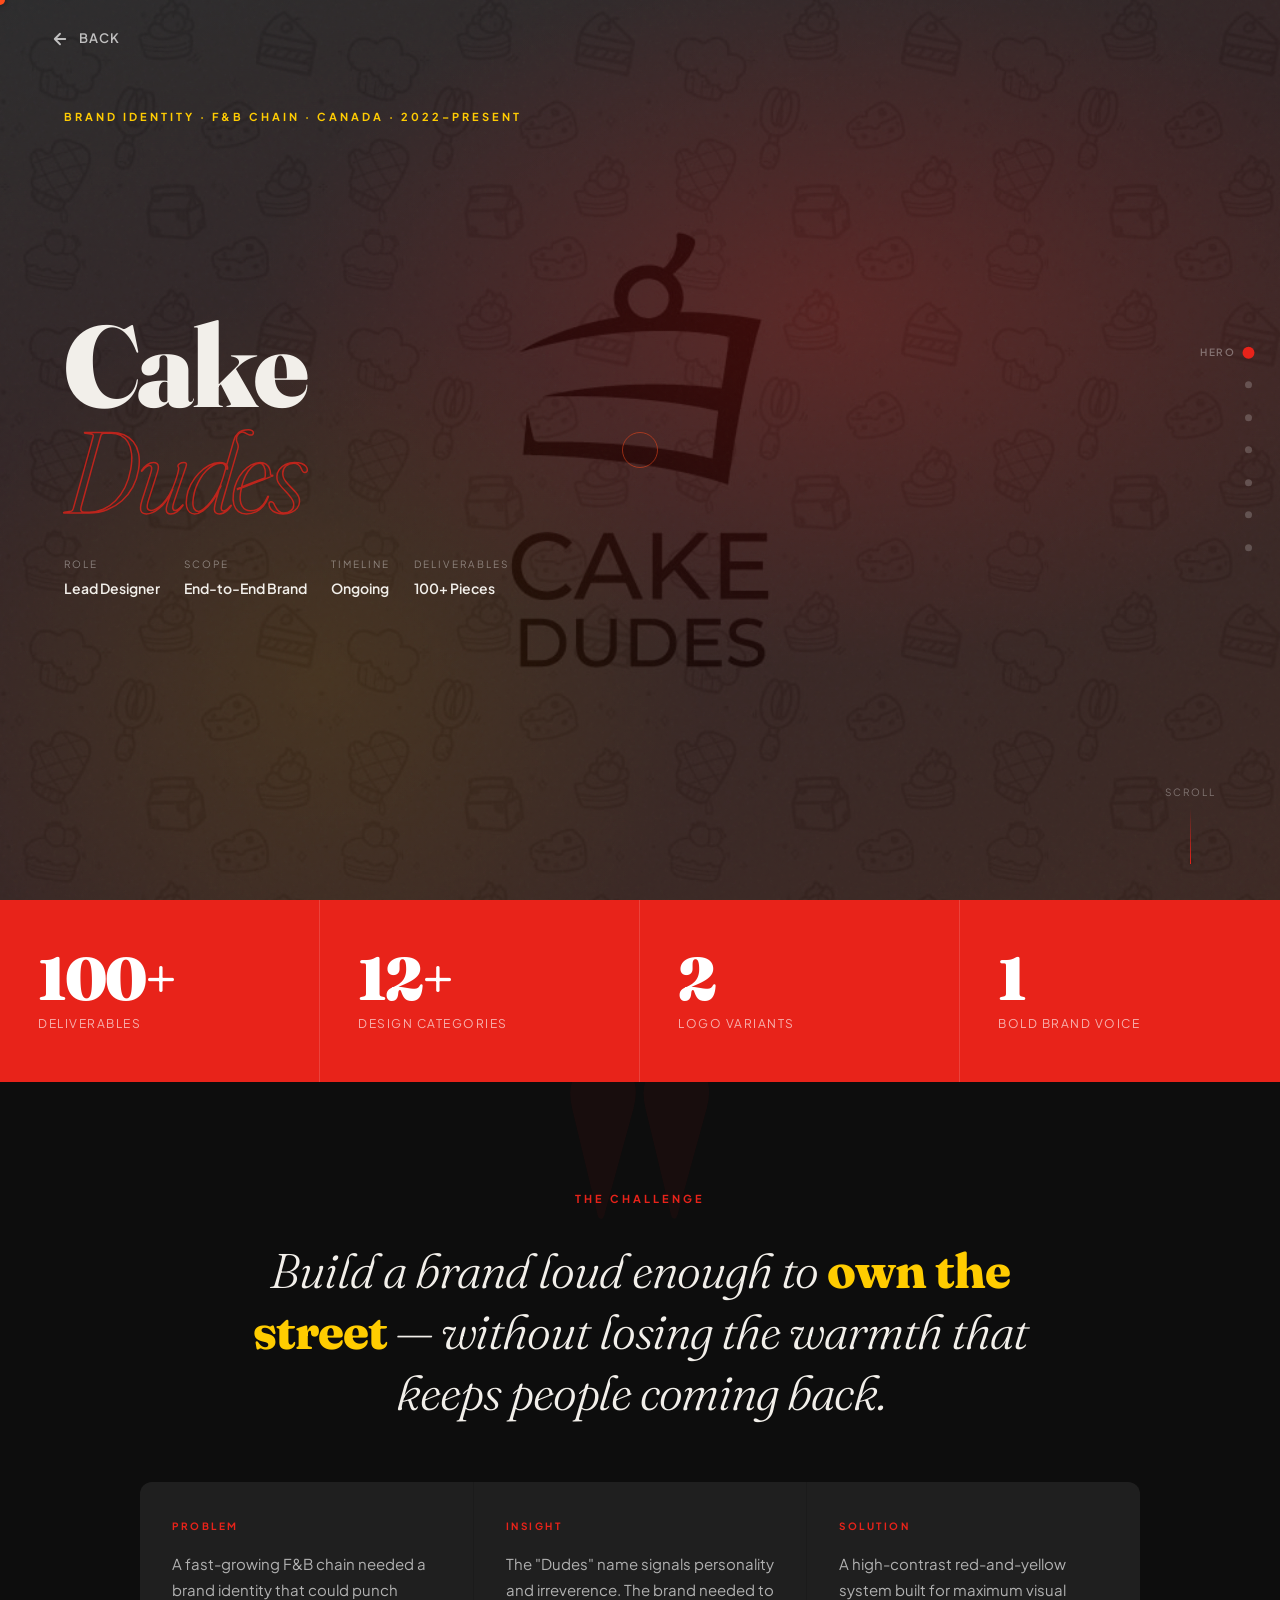
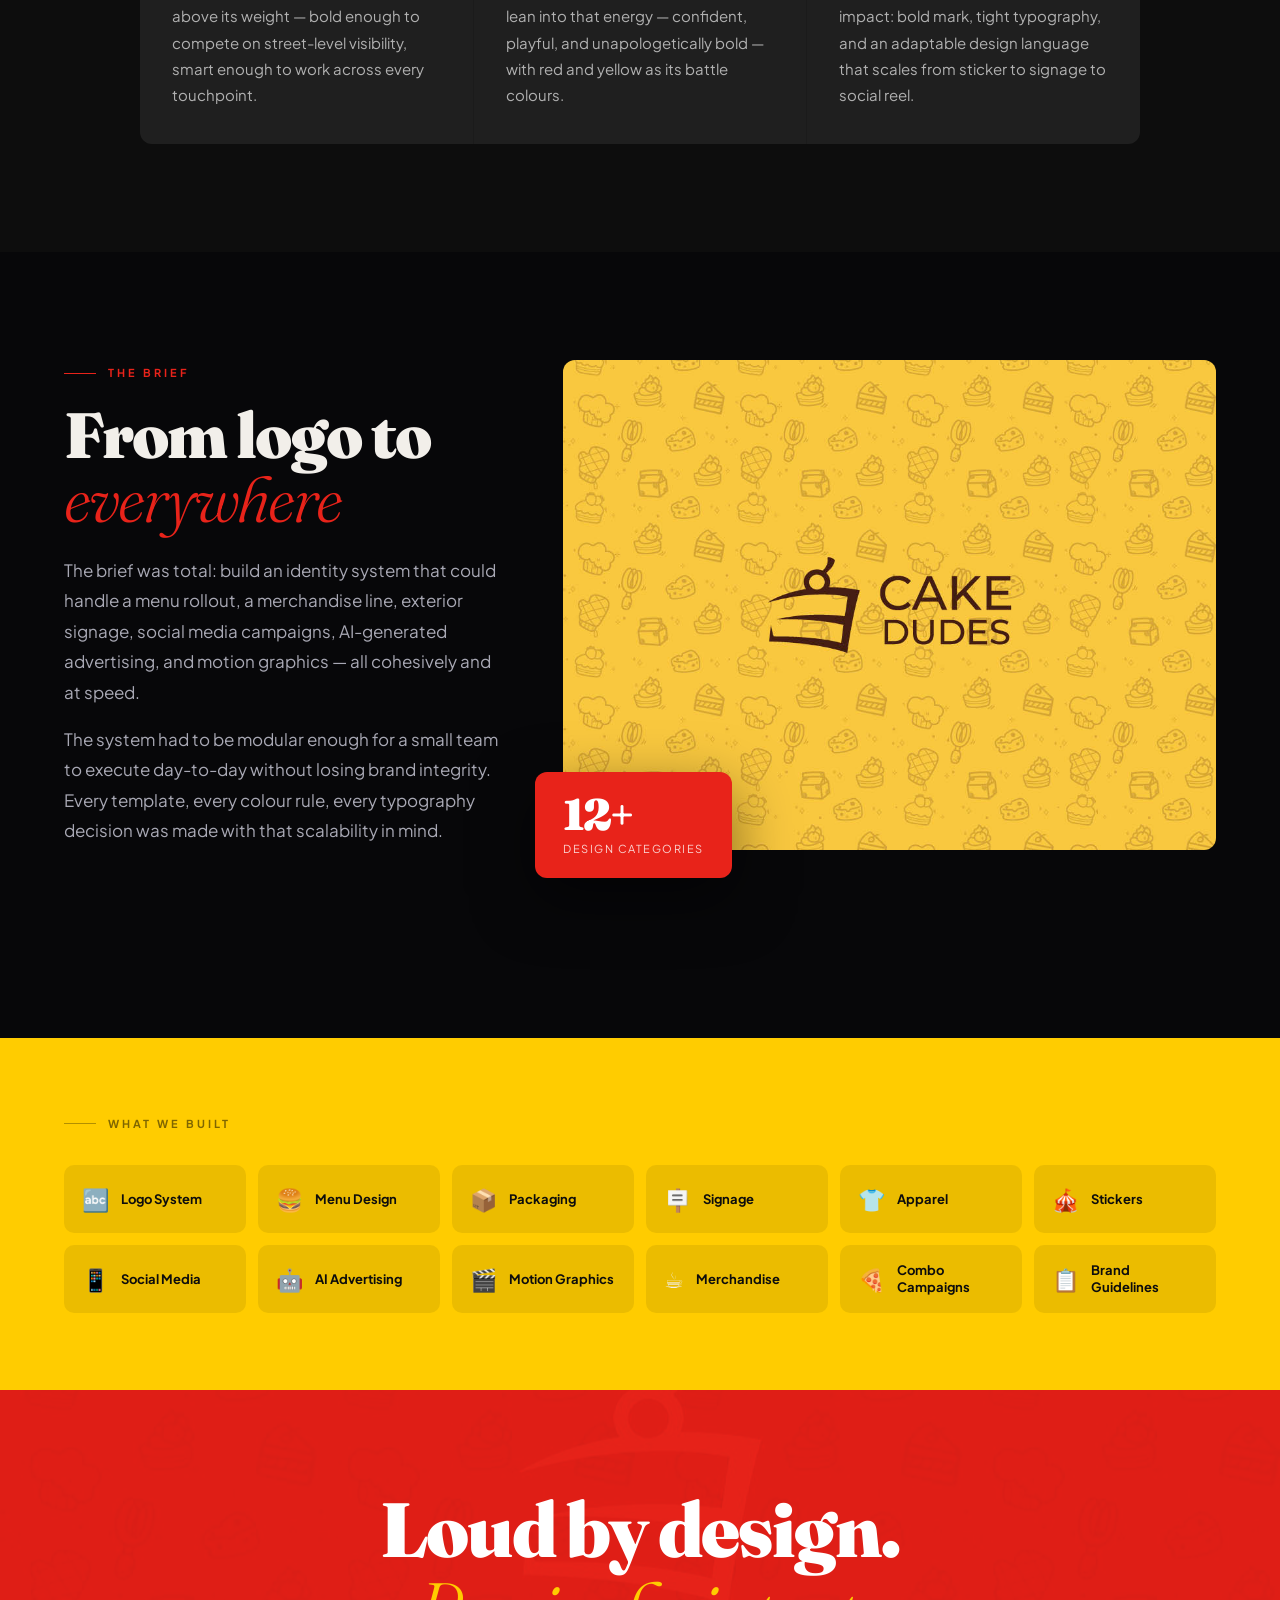
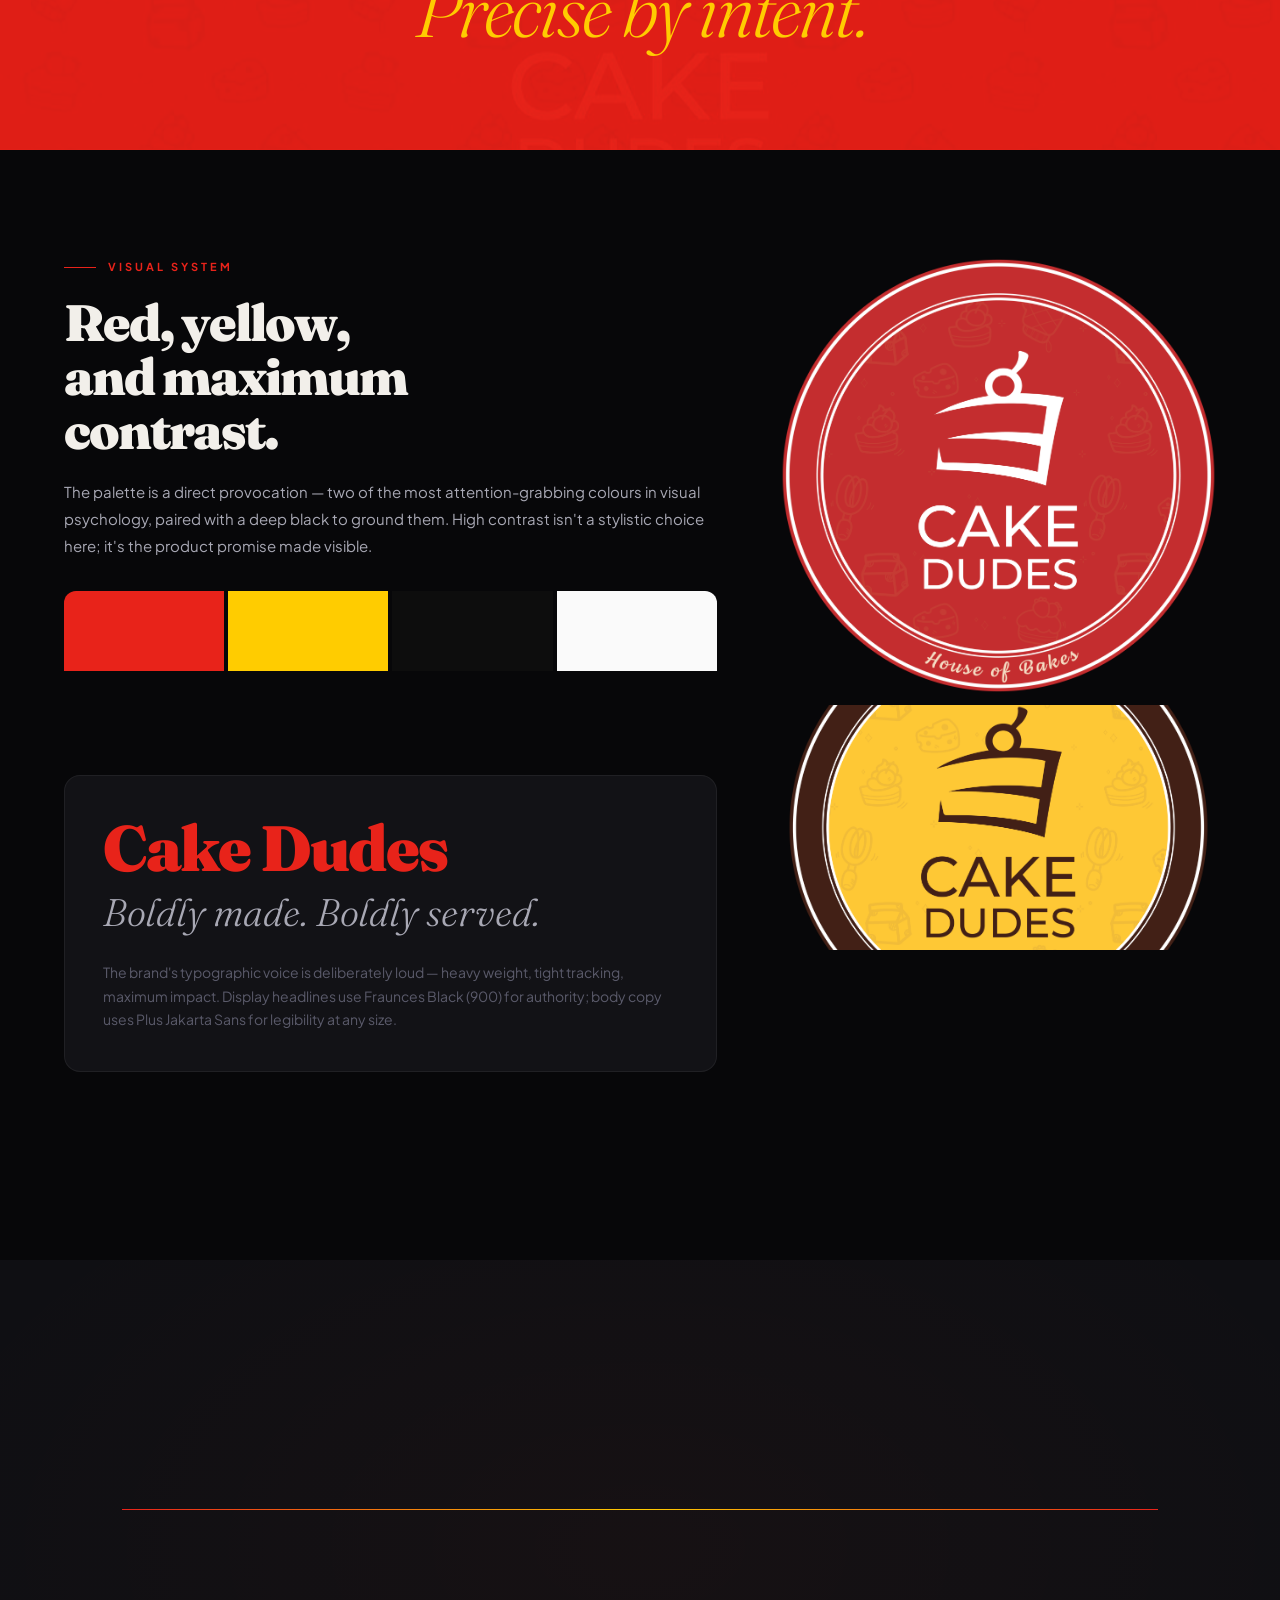
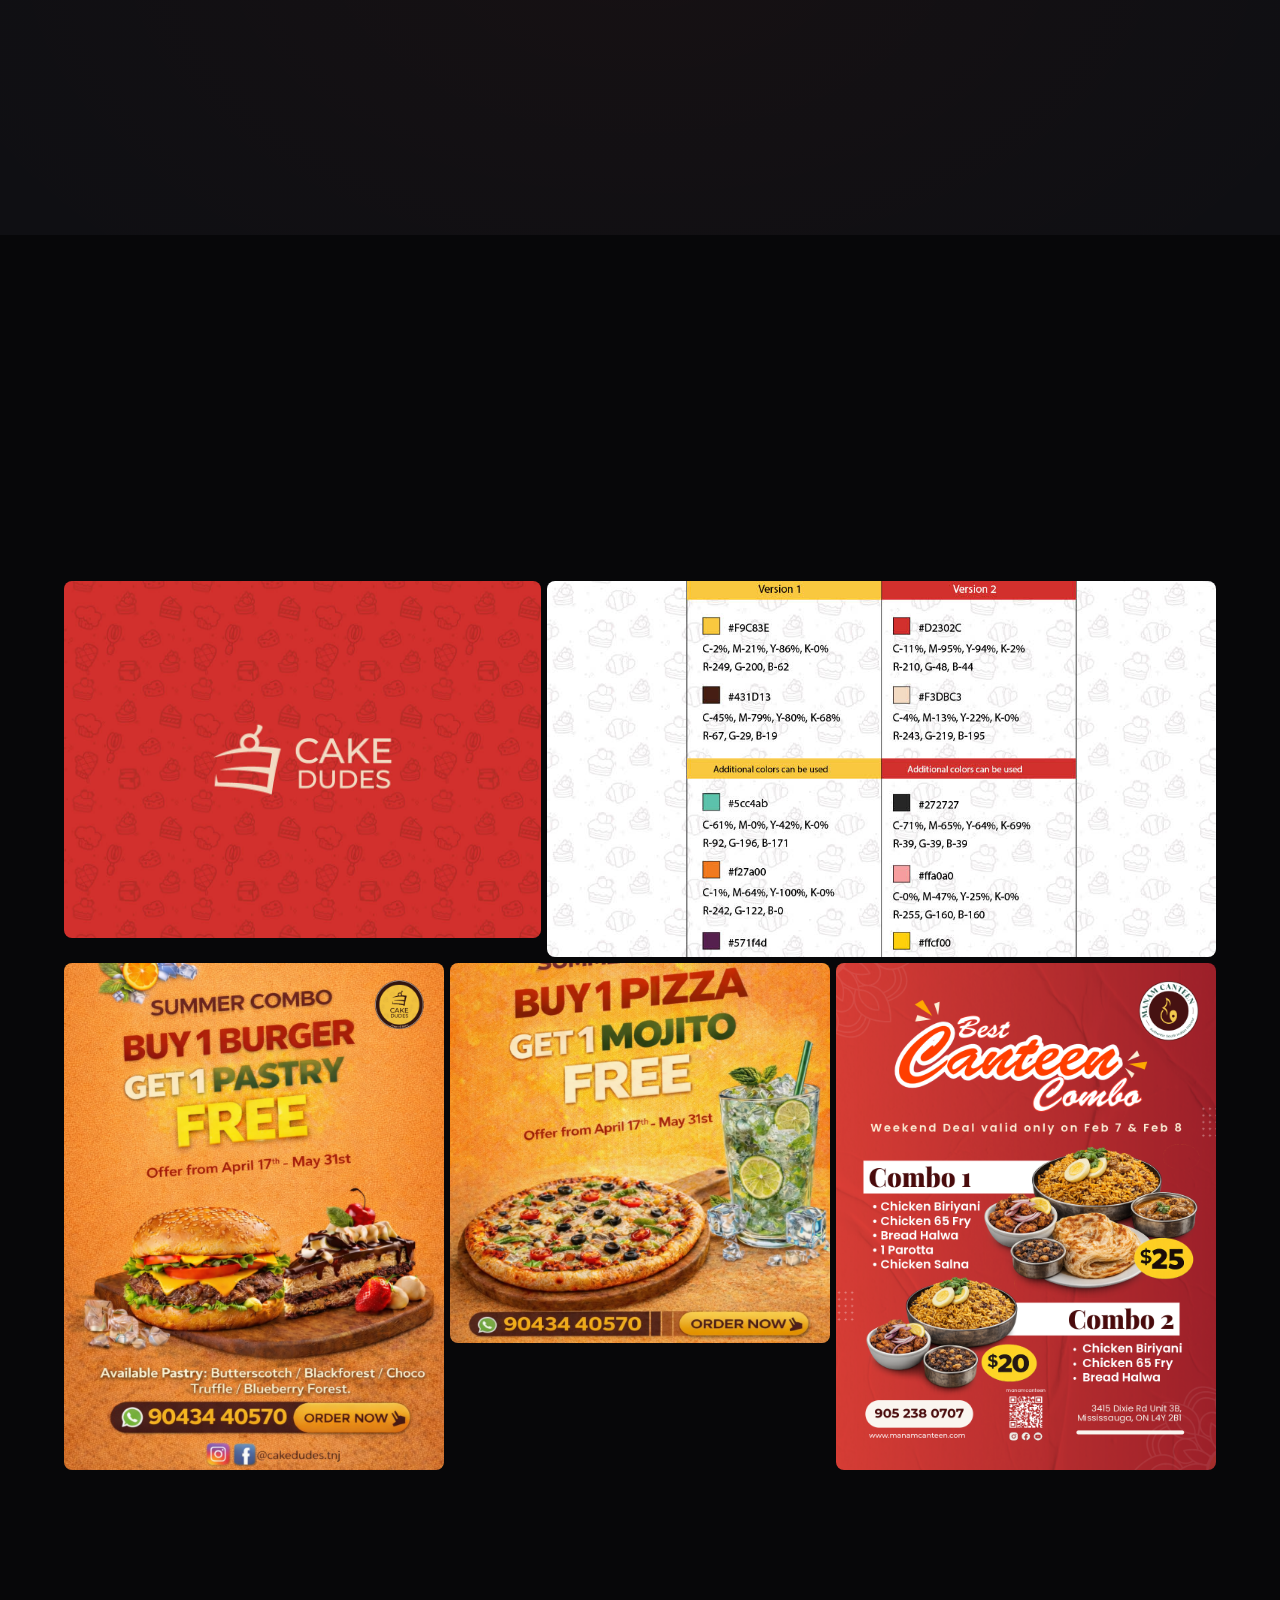
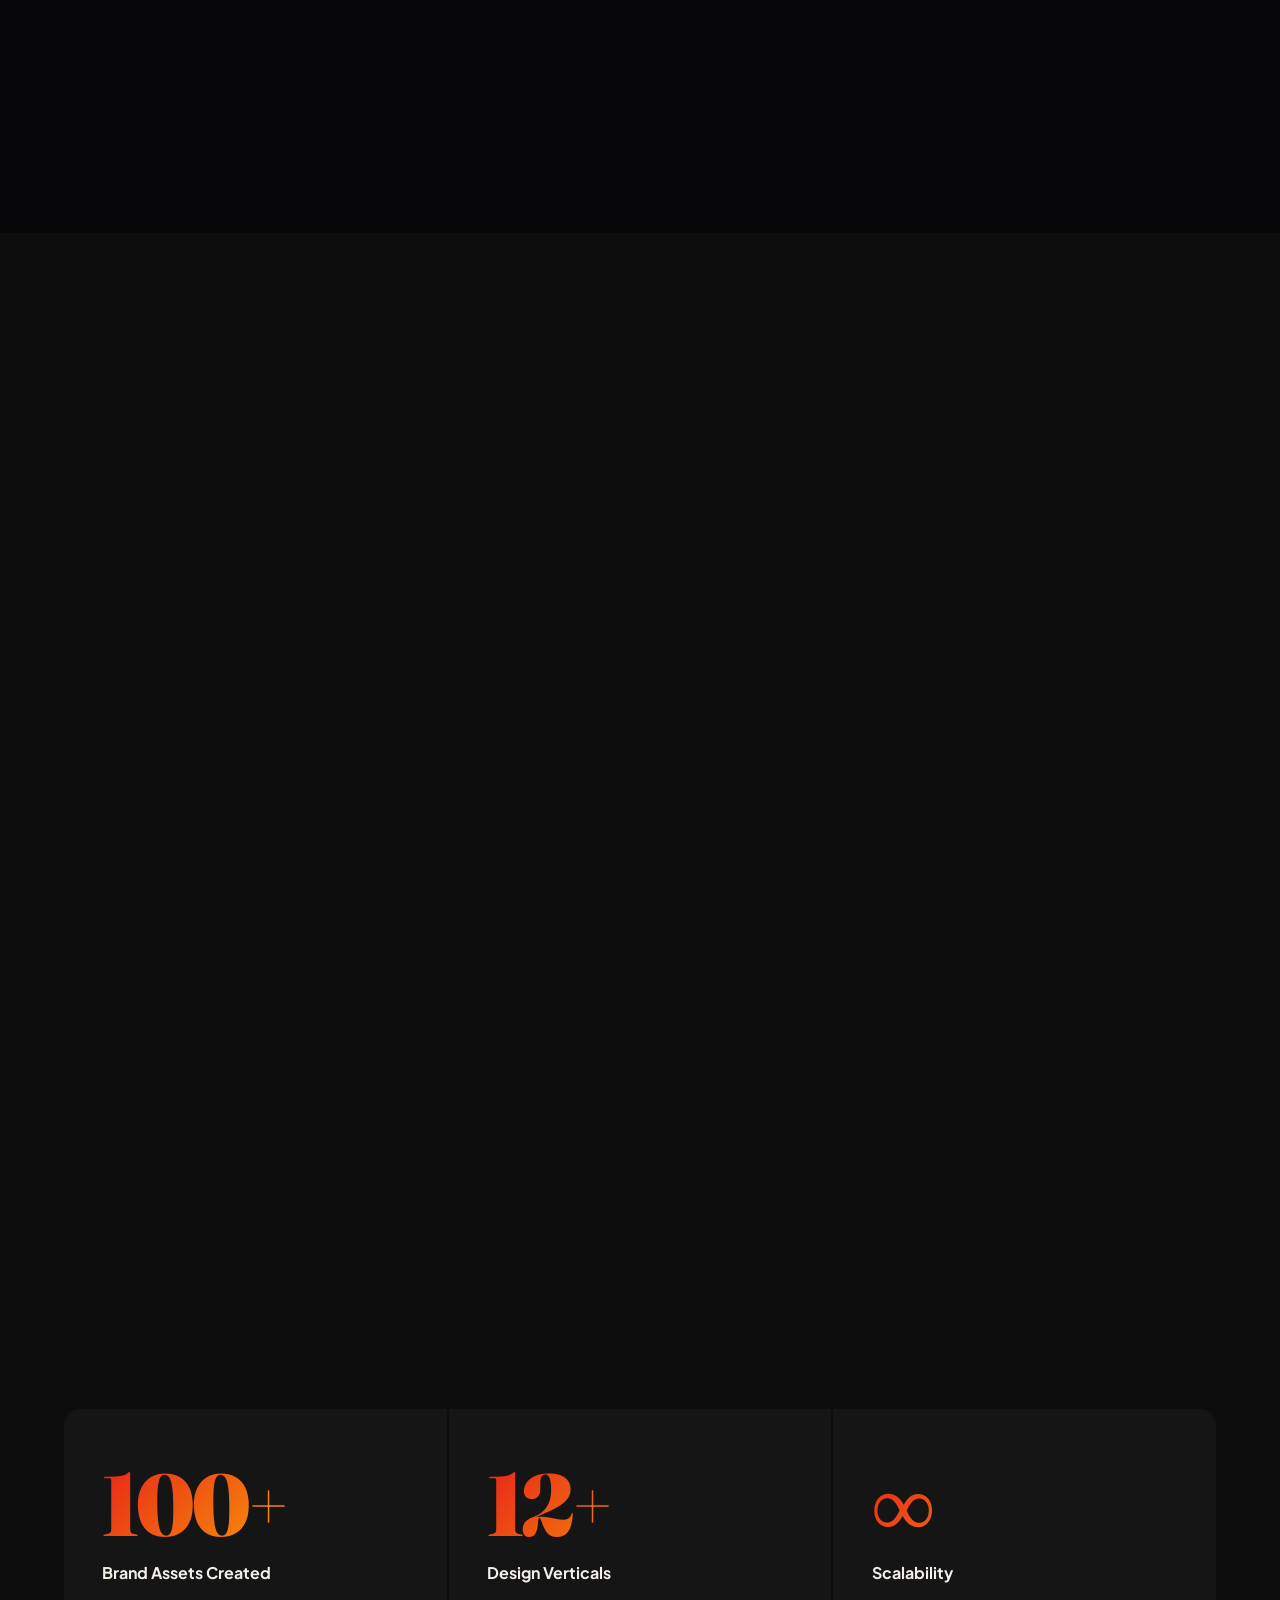
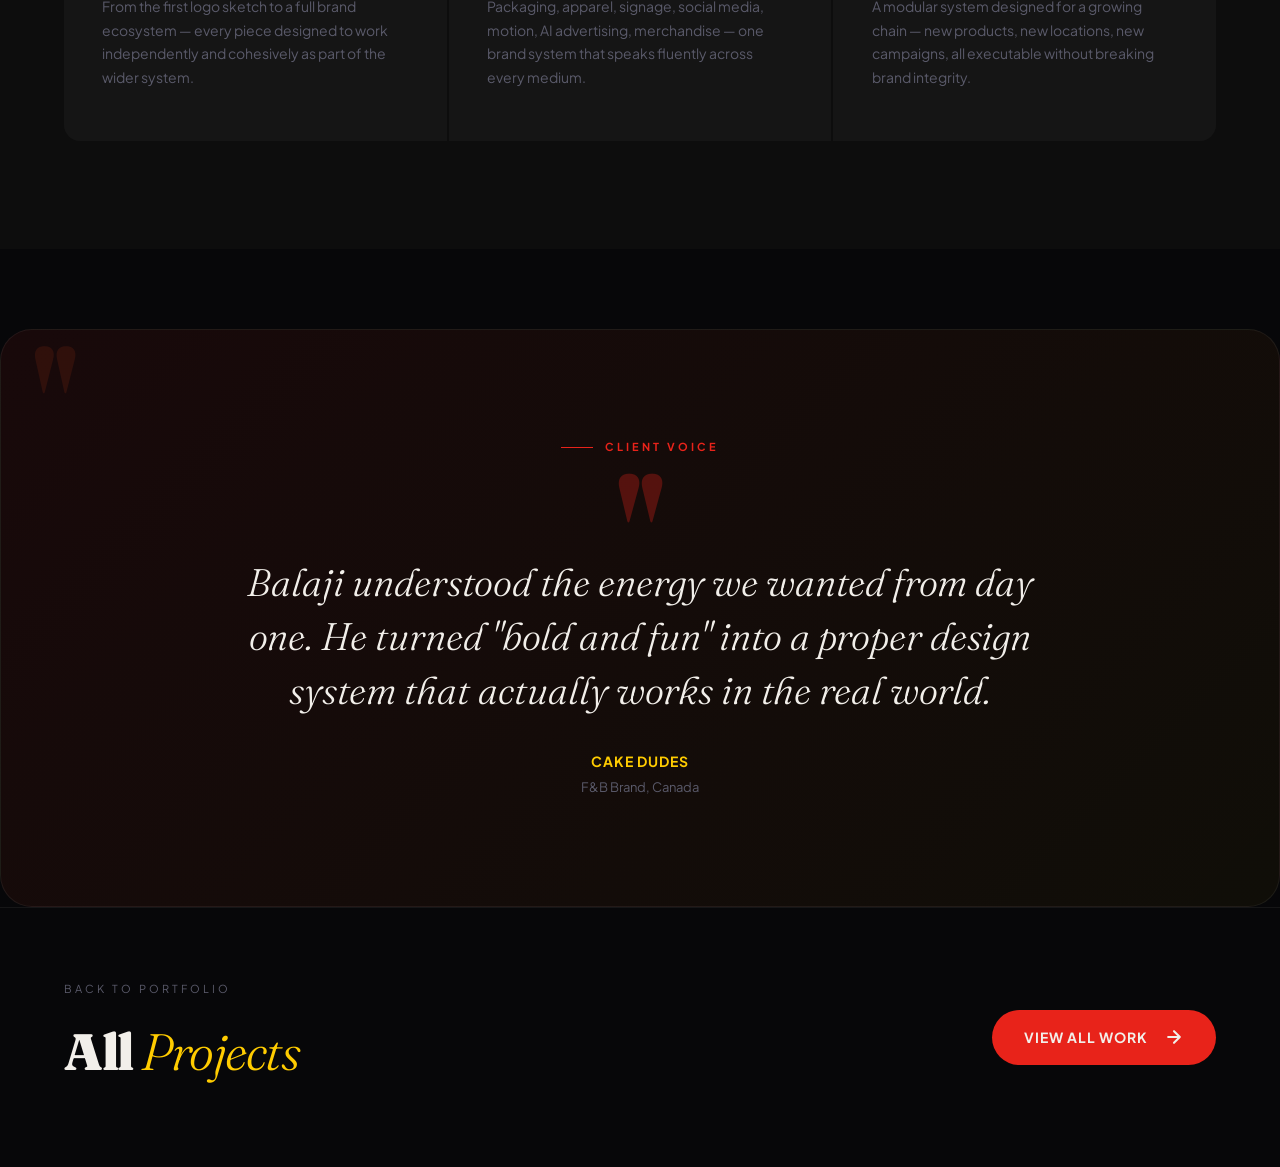
==== commit e1327ae4: "Deep work section audit + cursor fix across all pages Cursor: - Add cursor divs + initCursor JS to a" ====
--- a/case-study-cake-dudes.html
+++ b/case-study-cake-dudes.html
@@ -490,6 +490,8 @@
   </style>
 </head>
 <body>
+<div id="cursor" aria-hidden="true"></div>
+<div id="cursor-ring" aria-hidden="true"></div>
 
 <!-- Progress bar -->
 <div id="cs-progress"></div>
@@ -868,6 +870,23 @@
 </div>
 
 <script>
+(function initCursor() {
+  const dot = document.getElementById('cursor');
+  const ring = document.getElementById('cursor-ring');
+  if (!dot || !ring) return;
+  let mx = window.innerWidth / 2, my = window.innerHeight / 2, rx = mx, ry = my;
+  document.addEventListener('mousemove', e => { mx = e.clientX; my = e.clientY; dot.style.left = mx + 'px'; dot.style.top = my + 'px'; });
+  (function animRing() { rx += (mx - rx) * 0.12; ry += (my - ry) * 0.12; ring.style.left = rx + 'px'; ring.style.top = ry + 'px'; requestAnimationFrame(animRing); })();
+  document.addEventListener('mousedown', () => dot.classList.add('clicking'));
+  document.addEventListener('mouseup', () => dot.classList.remove('clicking'));
+  document.querySelectorAll('a, button').forEach(el => {
+    el.addEventListener('mouseenter', () => { dot.classList.add('hover'); ring.classList.add('hover'); });
+    el.addEventListener('mouseleave', () => { dot.classList.remove('hover'); ring.classList.remove('hover'); });
+  });
+  document.addEventListener('mouseleave', () => { dot.style.opacity = '0'; ring.style.opacity = '0'; });
+  document.addEventListener('mouseenter', () => { dot.style.opacity = '1'; ring.style.opacity = '1'; });
+})();
+
 (function() {
   const bar = document.getElementById('cs-progress');
   window.addEventListener('scroll', () => {
--- a/assets/css/style.css
+++ b/assets/css/style.css
@@ -38,7 +38,7 @@
 }
 
 /* ── Reset ── */
-*,*::before,*::after { box-sizing:border-box; margin:0; padding:0; }
+*,*::before,*::after { box-sizing:border-box; margin:0; padding:0; cursor:none !important; }
 html { scroll-behavior:smooth; font-size:16px; }
 body {
   font-family: var(--font-b);
@@ -80,6 +80,7 @@
   transform:translate(-50%,-50%);
   transition:transform 0.08s var(--ease), width 0.3s var(--ease), height 0.3s var(--ease), opacity 0.3s;
   mix-blend-mode:normal;
+  filter:drop-shadow(0 0 3px rgba(0,0,0,0.5));
 }
 #cursor-ring {
   position:fixed; width:36px; height:36px;
